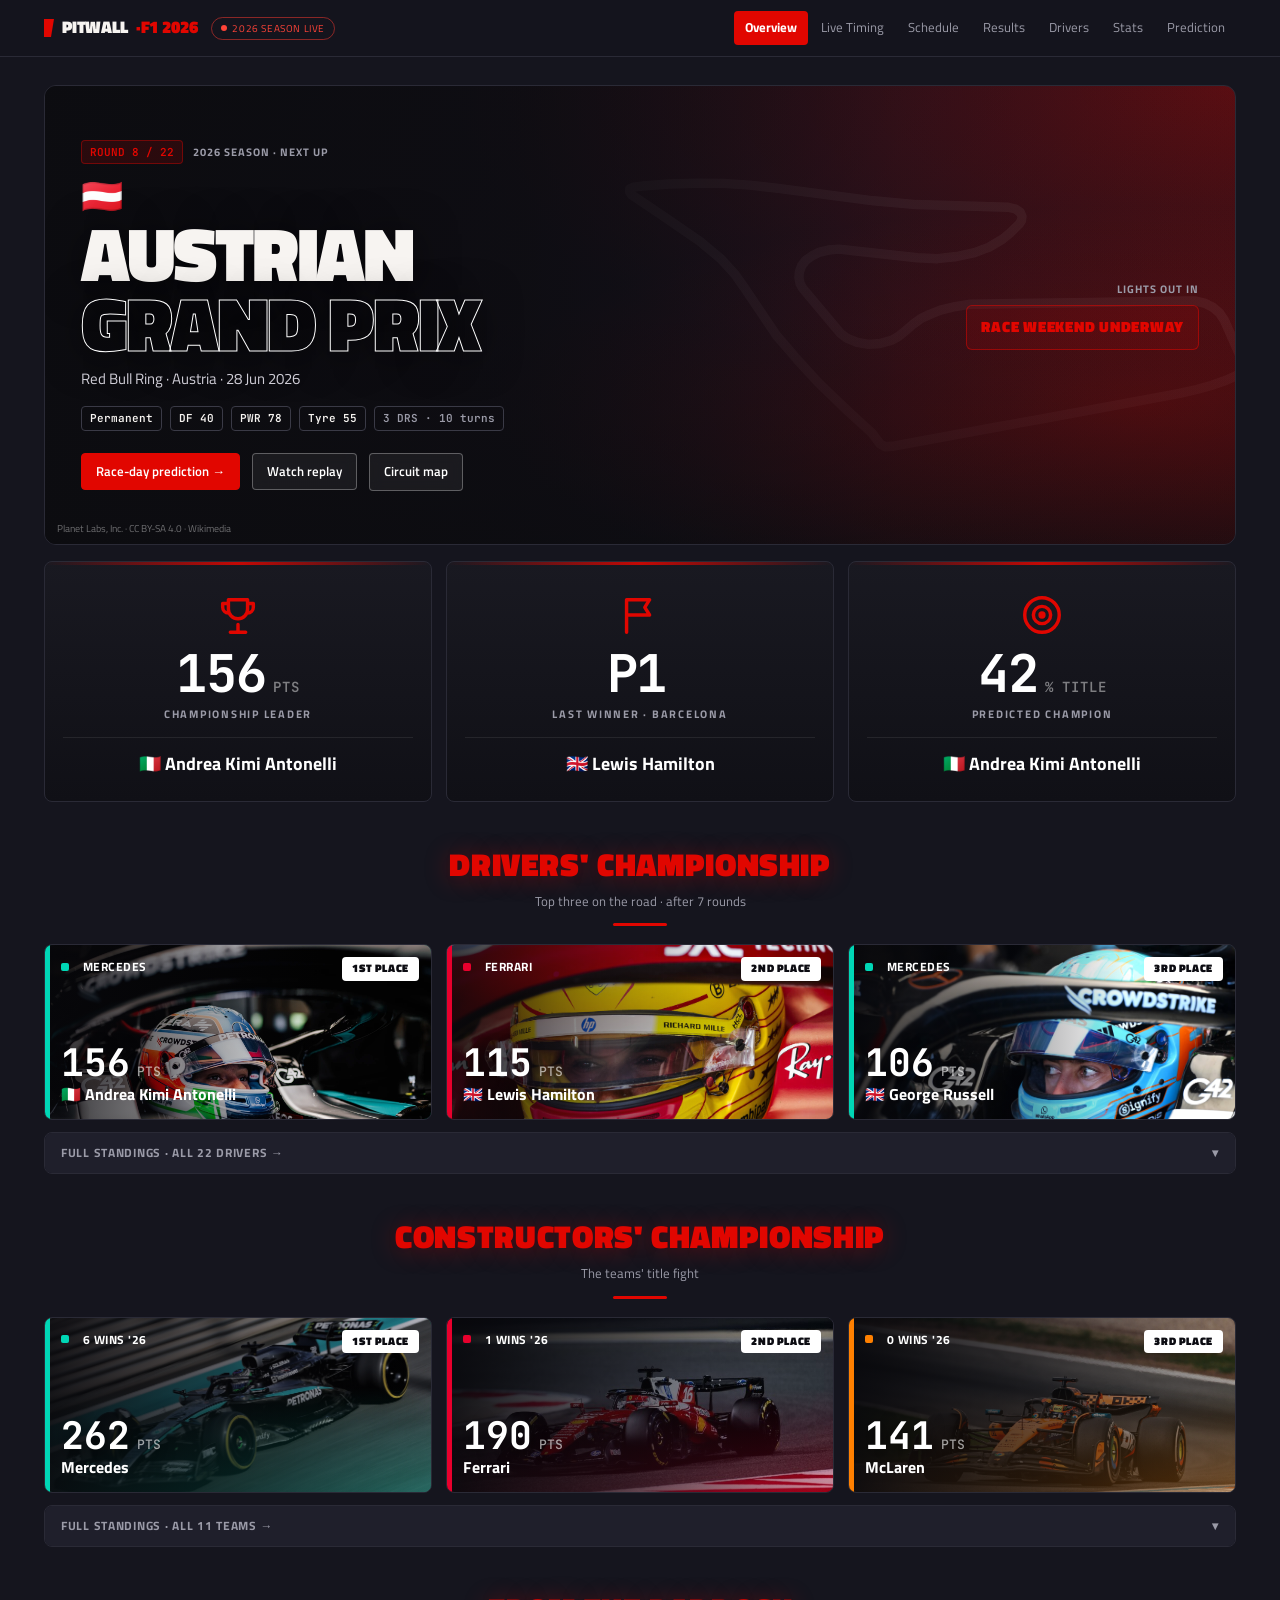
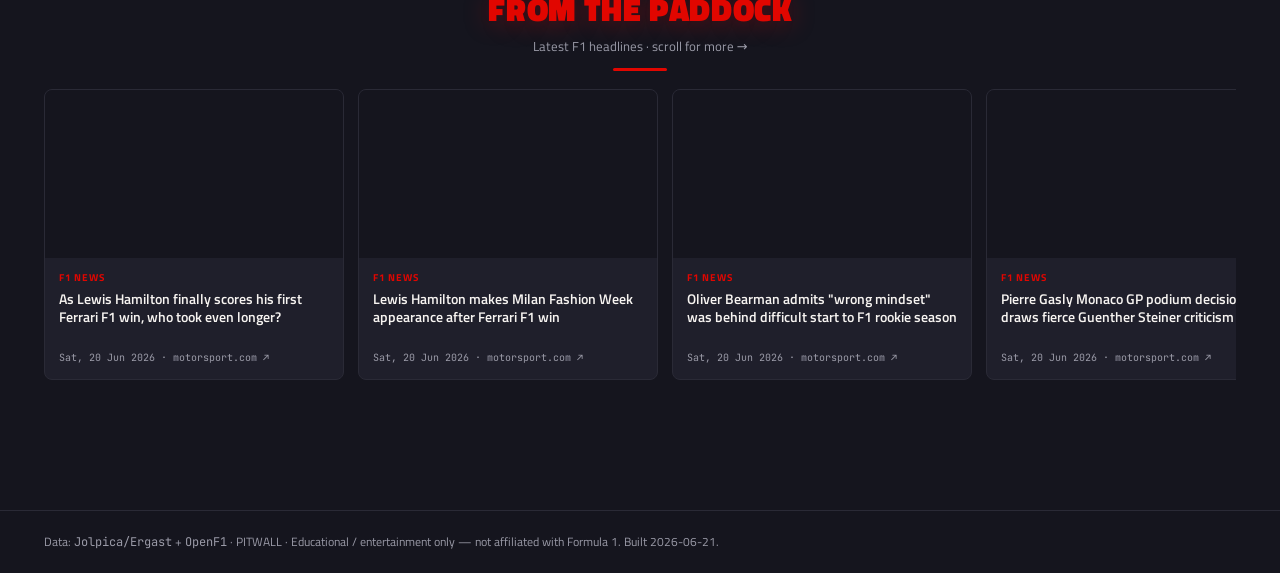
==== site/dashboard.html @ d7eeaeba "Wire up user-supplied constructor car photos (9 teams) Checked every image dropped in site/assets/ca" ====
<!DOCTYPE html>
<html lang="en">
<head>
<meta charset="utf-8">
<meta name="viewport" content="width=device-width,initial-scale=1">
<title>PITWALL F1 · Dashboard</title>
<link rel="preconnect" href="https://fonts.googleapis.com">
<link rel="preconnect" href="https://fonts.gstatic.com" crossorigin>
<link href="https://fonts.googleapis.com/css2?family=Titillium+Web:wght@400;600;700;900&family=JetBrains+Mono:wght@500;700&display=swap" rel="stylesheet">
<link rel="stylesheet" href="assets/theme.css">

</head>
<body>
<header><div class="wrap hbar">
  <a class="logo" href="dashboard.html"><span class="sq"></span>PITWALL<span class="mk">·F1 2026</span></a>
  <span class="live-badge">2026 Season Live</span>
  <button class="menu-btn" onclick="toggleMenu()">≡</button>
  <nav class="tabs"><a href="dashboard.html" class="active">Overview</a><a href="live-timing.html">Live Timing</a><a href="schedule.html">Schedule</a><a href="results.html">Results</a><a href="drivers.html">Drivers</a><a href="driver-stats.html">Stats</a><a href="prediction.html">Prediction</a></nav>
</div></header>
<main><div class="wrap">

    <section class="hero-race has-photo">
      <img class="hero-photo" src="https://upload.wikimedia.org/wikipedia/commons/thumb/a/a9/Red_Bull_Ring%2C_April_18%2C_2018_SkySat.jpg/1920px-Red_Bull_Ring%2C_April_18%2C_2018_SkySat.jpg" alt="" loading="eager" onerror="this.remove()"><svg class="hero-track" viewBox="0 0 440 300" preserveAspectRatio="xMidYMid meet"><path d="M285.3,216.5L258.3,221.4L191.4,233.7L186.8,234.0L183.7,232.1L178.5,225.3L162.1,210.2L144.3,193.1L130.4,177.9L117.6,163.0L96.8,132.1L91.0,123.9L82.2,114.2L68.6,102.9L46.1,87.5L25.3,73.4L24.0,71.5L24.1,69.5L26.5,68.5L32.0,67.8L49.1,66.5L66.1,66.0L83.8,66.1L100.6,67.2L120.0,69.4L179.5,77.2L206.6,79.6L265.3,81.3L270.0,82.4L273.0,84.6L274.1,87.1L273.8,89.7L272.3,92.1L266.4,97.8L261.8,101.6L253.2,106.7L243.9,110.2L232.5,112.7L220.2,114.1L207.3,113.5L157.4,108.0L150.7,108.6L145.2,109.9L140.4,112.2L136.2,115.2L133.6,118.7L132.2,122.6L131.9,126.2L132.7,130.1L134.3,133.0L158.5,161.8L162.6,164.8L169.0,167.5L176.4,168.7L183.6,168.2L191.1,166.1L195.7,163.5L200.5,159.5L205.0,155.6L209.7,152.3L215.4,149.6L222.2,146.9L231.6,144.6L241.3,143.1L318.9,142.0L378.5,141.0L384.8,141.1L390.9,142.6L396.0,145.2L400.0,148.6L403.1,153.2L415.3,181.0L416.0,183.6L415.3,185.5L413.9,187.0L409.1,189.5L402.9,192.1L394.7,194.9L385.5,197.5L374.6,200.0L285.3,216.5Z"/></svg>
      <div class="hero-scrim"></div>
      <div class="hero-inner">
        <div class="hero-eyebrow"><span class="chip lime">ROUND 8 / 22</span>
          <span class="caps" style="margin:0">2026 Season · Next Up</span></div>
        <div class="hero-flag">🇦🇹</div>
        <h1 class="hero-title">Austrian<br><span style="-webkit-text-stroke:1px #fff;color:transparent">Grand Prix</span></h1>
        <div class="hero-sub">Red Bull Ring · Austria · 28 Jun 2026</div>
        <div class="hero-chips">
          <span class="chip">Permanent</span>
          <span class="chip">DF 40</span>
          <span class="chip">PWR 78</span>
          <span class="chip">Tyre 55</span>
          <span class="chip dim">3 DRS · 10 turns</span>
        </div>
        <div class="hero-cta">
          <a class="btn primary" href="prediction.html">Race-day prediction →</a>
          <a class="btn ghost" href="live-timing.html">Watch replay</a>
          <a class="btn ghost" href="schedule.html">Circuit map</a>
        </div>
      </div>
      <div class="hero-side">
        <div class="caps" style="margin-bottom:8px">Lights out in</div>
        <div class="countdown" id="cd"></div>
      </div>
      <div class="hero-credit">Planet Labs, Inc. · CC BY-SA 4.0 · Wikimedia</div>
    </section><div class="lead-grid">
        <div class="stat-tile">
          <div class="st-icon"><svg viewBox="0 0 24 24" fill="none" stroke="currentColor" stroke-width="1.8" stroke-linecap="round" stroke-linejoin="round"><path d="M8 21h8M12 17v4M7 4h10v5a5 5 0 0 1-10 0V4zM7 6H4v2a3 3 0 0 0 3 3M17 6h3v2a3 3 0 0 1-3 3"/></svg></div>
          <div class="st-fig">156<span class="st-unit">PTS</span></div>
          <div class="st-label">Championship Leader</div>
          <div class="st-name">🇮🇹 Andrea Kimi Antonelli</div>
        </div>
        <div class="stat-tile">
          <div class="st-icon"><svg viewBox="0 0 24 24" fill="none" stroke="currentColor" stroke-width="1.8" stroke-linecap="round" stroke-linejoin="round"><path d="M5 21V4M5 4h12l-2.5 4L17 12H5"/></svg></div>
          <div class="st-fig">P1<span class="st-unit"></span></div>
          <div class="st-label">Last Winner · Barcelona</div>
          <div class="st-name">🇬🇧 Lewis Hamilton</div>
        </div>
        <div class="stat-tile">
          <div class="st-icon"><svg viewBox="0 0 24 24" fill="none" stroke="currentColor" stroke-width="1.8"><circle cx="12" cy="12" r="9"/><circle cx="12" cy="12" r="4.5"/><circle cx="12" cy="12" r="1" fill="currentColor"/></svg></div>
          <div class="st-fig">42<span class="st-unit">% TITLE</span></div>
          <div class="st-label">Predicted Champion</div>
          <div class="st-name">🇮🇹 Andrea Kimi Antonelli</div>
        </div></div>
    <div class="sec-head"><h2>Drivers' Championship</h2>
      <div class="sec-sub">Top three on the road · after 7 rounds</div></div>
    <div class="fin-grid">
        <div class="fin-card driver lead" style="--c:#00D7B6">
          <img class="fin-bg cover" src="assets/drivers/kimiantonelli.jpg" alt="" loading="lazy"><div class="fin-scrim"></div><div class="fin-bar"></div>
          <div class="fin-place">1ST PLACE</div>
          <div class="fin-top"><span class="teamdot" style="--c:#00D7B6"></span>Mercedes</div>
          <div class="fin-pts">156<span>PTS</span></div>
          <div class="fin-name">🇮🇹 Andrea Kimi Antonelli</div>
        </div>
        <div class="fin-card driver" style="--c:#E8002D">
          <img class="fin-bg cover" src="assets/drivers/lewishamilton.jpg" alt="" loading="lazy"><div class="fin-scrim"></div><div class="fin-bar"></div>
          <div class="fin-place">2ND PLACE</div>
          <div class="fin-top"><span class="teamdot" style="--c:#E8002D"></span>Ferrari</div>
          <div class="fin-pts">115<span>PTS</span></div>
          <div class="fin-name">🇬🇧 Lewis Hamilton</div>
        </div>
        <div class="fin-card driver" style="--c:#00D7B6">
          <img class="fin-bg cover" src="assets/drivers/georgerussell.jpg" alt="" loading="lazy"><div class="fin-scrim"></div><div class="fin-bar"></div>
          <div class="fin-place">3RD PLACE</div>
          <div class="fin-top"><span class="teamdot" style="--c:#00D7B6"></span>Mercedes</div>
          <div class="fin-pts">106<span>PTS</span></div>
          <div class="fin-name">🇬🇧 George Russell</div>
        </div></div>
    <details class="standings-more"><summary>Full standings · all 22 drivers →</summary>
      
      <table class="std-table">
        <thead><tr><th>Pos</th><th class="st-mv" title="Change vs last race">+/–</th>
          <th>Driver</th><th class="st-cty">Country</th><th>Team</th>
          <th class="num">Podiums</th><th class="num">Wins</th><th class="num">Points</th></tr></thead>
        <tbody><tr><td class="st-pos">1</td><td class="st-mv flat" title="No change">–</td><td class="st-drv"><span class="teamdot" style="--c:#00D7B6"></span><b>Andrea Kimi Antonelli</b></td><td class="st-cty">🇮🇹 Italian</td><td class="st-team">Mercedes</td><td class="num">6</td><td class="num">5</td><td class="num pts">156</td></tr><tr><td class="st-pos">2</td><td class="st-mv flat" title="No change">–</td><td class="st-drv"><span class="teamdot" style="--c:#E8002D"></span><b>Lewis Hamilton</b></td><td class="st-cty">🇬🇧 British</td><td class="st-team">Ferrari</td><td class="num">4</td><td class="num">1</td><td class="num pts">115</td></tr><tr><td class="st-pos">3</td><td class="st-mv flat" title="No change">–</td><td class="st-drv"><span class="teamdot" style="--c:#00D7B6"></span><b>George Russell</b></td><td class="st-cty">🇬🇧 British</td><td class="st-team">Mercedes</td><td class="num">3</td><td class="num">1</td><td class="num pts">106</td></tr><tr><td class="st-pos">4</td><td class="st-mv flat" title="No change">–</td><td class="st-drv"><span class="teamdot" style="--c:#E8002D"></span><b>Charles Leclerc</b></td><td class="st-cty">🇲🇨 Monegasque</td><td class="st-team">Ferrari</td><td class="num">2</td><td class="num">0</td><td class="num pts">75</td></tr><tr><td class="st-pos">5</td><td class="st-mv up" title="Up 1 from last race">▲1</td><td class="st-drv"><span class="teamdot" style="--c:#FF8000"></span><b>Lando Norris</b></td><td class="st-cty">🇬🇧 British</td><td class="st-team">McLaren</td><td class="num">2</td><td class="num">0</td><td class="num pts">73</td></tr><tr><td class="st-pos">6</td><td class="st-mv down" title="Down 1 from last race">▼1</td><td class="st-drv"><span class="teamdot" style="--c:#FF8000"></span><b>Oscar Piastri</b></td><td class="st-cty">🇦🇺 Australian</td><td class="st-team">McLaren</td><td class="num">2</td><td class="num">0</td><td class="num pts">68</td></tr><tr><td class="st-pos">7</td><td class="st-mv flat" title="No change">–</td><td class="st-drv"><span class="teamdot" style="--c:#3671C6"></span><b>Max Verstappen</b></td><td class="st-cty">🇳🇱 Dutch</td><td class="st-team">Red Bull</td><td class="num">1</td><td class="num">0</td><td class="num pts">55</td></tr><tr><td class="st-pos">8</td><td class="st-mv flat" title="No change">–</td><td class="st-drv"><span class="teamdot" style="--c:#0093CC"></span><b>Pierre Gasly</b></td><td class="st-cty">🇫🇷 French</td><td class="st-team">Alpine</td><td class="num">1</td><td class="num">0</td><td class="num pts">41</td></tr><tr><td class="st-pos">9</td><td class="st-mv flat" title="No change">–</td><td class="st-drv"><span class="teamdot" style="--c:#3671C6"></span><b>Isack Hadjar</b></td><td class="st-cty">🇫🇷 French</td><td class="st-team">Red Bull</td><td class="num">0</td><td class="num">0</td><td class="num pts">34</td></tr><tr><td class="st-pos">10</td><td class="st-mv flat" title="No change">–</td><td class="st-drv"><span class="teamdot" style="--c:#6692FF"></span><b>Liam Lawson</b></td><td class="st-cty">🇳🇿 New Zealander</td><td class="st-team">RB</td><td class="num">0</td><td class="num">0</td><td class="num pts">28</td></tr><tr><td class="st-pos">11</td><td class="st-mv flat" title="No change">–</td><td class="st-drv"><span class="teamdot" style="--c:#B6BABD"></span><b>Oliver Bearman</b></td><td class="st-cty">🇬🇧 British</td><td class="st-team">Haas</td><td class="num">0</td><td class="num">0</td><td class="num pts">18</td></tr><tr><td class="st-pos">12</td><td class="st-mv flat" title="No change">–</td><td class="st-drv"><span class="teamdot" style="--c:#0093CC"></span><b>Franco Colapinto</b></td><td class="st-cty">🇦🇷 Argentine</td><td class="st-team">Alpine</td><td class="num">0</td><td class="num">0</td><td class="num pts">16</td></tr><tr><td class="st-pos">13</td><td class="st-mv flat" title="No change">–</td><td class="st-drv"><span class="teamdot" style="--c:#6692FF"></span><b>Arvid Lindblad</b></td><td class="st-cty">🇬🇧 British</td><td class="st-team">RB</td><td class="num">0</td><td class="num">0</td><td class="num pts">13</td></tr><tr><td class="st-pos">14</td><td class="st-mv flat" title="No change">–</td><td class="st-drv"><span class="teamdot" style="--c:#64C4FF"></span><b>Carlos Sainz</b></td><td class="st-cty">🇪🇸 Spanish</td><td class="st-team">Williams</td><td class="num">0</td><td class="num">0</td><td class="num pts">6</td></tr><tr><td class="st-pos">15</td><td class="st-mv flat" title="No change">–</td><td class="st-drv"><span class="teamdot" style="--c:#64C4FF"></span><b>Alexander Albon</b></td><td class="st-cty">🇹🇭 Thai</td><td class="st-team">Williams</td><td class="num">0</td><td class="num">0</td><td class="num pts">5</td></tr><tr><td class="st-pos">16</td><td class="st-mv flat" title="No change">–</td><td class="st-drv"><span class="teamdot" style="--c:#B6BABD"></span><b>Esteban Ocon</b></td><td class="st-cty">🇫🇷 French</td><td class="st-team">Haas</td><td class="num">0</td><td class="num">0</td><td class="num pts">3</td></tr><tr><td class="st-pos">17</td><td class="st-mv flat" title="No change">–</td><td class="st-drv"><span class="teamdot" style="--c:#00C752"></span><b>Gabriel Bortoleto</b></td><td class="st-cty">🇧🇷 Brazilian</td><td class="st-team">Audi</td><td class="num">0</td><td class="num">0</td><td class="num pts">2</td></tr><tr><td class="st-pos">18</td><td class="st-mv flat" title="No change">–</td><td class="st-drv"><span class="teamdot" style="--c:#229971"></span><b>Fernando Alonso</b></td><td class="st-cty">🇪🇸 Spanish</td><td class="st-team">Aston Martin</td><td class="num">0</td><td class="num">0</td><td class="num pts">1</td></tr><tr><td class="st-pos">19</td><td class="st-mv flat" title="No change">–</td><td class="st-drv"><span class="teamdot" style="--c:#00C752"></span><b>Nico Hülkenberg</b></td><td class="st-cty">🇩🇪 German</td><td class="st-team">Audi</td><td class="num">0</td><td class="num">0</td><td class="num pts">0</td></tr><tr><td class="st-pos">20</td><td class="st-mv flat" title="No change">–</td><td class="st-drv"><span class="teamdot" style="--c:#C8A24A"></span><b>Valtteri Bottas</b></td><td class="st-cty">🇫🇮 Finnish</td><td class="st-team">Cadillac</td><td class="num">0</td><td class="num">0</td><td class="num pts">0</td></tr><tr><td class="st-pos">21</td><td class="st-mv flat" title="No change">–</td><td class="st-drv"><span class="teamdot" style="--c:#C8A24A"></span><b>Sergio Pérez</b></td><td class="st-cty">🇲🇽 Mexican</td><td class="st-team">Cadillac</td><td class="num">0</td><td class="num">0</td><td class="num pts">0</td></tr><tr><td class="st-pos">22</td><td class="st-mv flat" title="No change">–</td><td class="st-drv"><span class="teamdot" style="--c:#229971"></span><b>Lance Stroll</b></td><td class="st-cty">🇨🇦 Canadian</td><td class="st-team">Aston Martin</td><td class="num">0</td><td class="num">0</td><td class="num pts">0</td></tr></tbody>
      </table></details>
    <div class="sec-head"><h2>Constructors' Championship</h2>
      <div class="sec-sub">The teams' title fight</div></div>
    <div class="fin-grid">
        <div class="fin-card team lead" style="--c:#00D7B6">
          <img class="fin-bg" src="assets/cars/mercedes.webp" alt="" loading="lazy" onerror="this.remove()"><div class="fin-scrim"></div><div class="fin-bar"></div>
          <div class="fin-place">1ST PLACE</div>
          <div class="fin-top"><span class="teamdot" style="--c:#00D7B6"></span>6 wins '26</div>
          <div class="fin-pts">262<span>PTS</span></div>
          <div class="fin-name">Mercedes</div>
        </div>
        <div class="fin-card team" style="--c:#E8002D">
          <img class="fin-bg" src="assets/cars/ferrari.jpg" alt="" loading="lazy" onerror="this.remove()"><div class="fin-scrim"></div><div class="fin-bar"></div>
          <div class="fin-place">2ND PLACE</div>
          <div class="fin-top"><span class="teamdot" style="--c:#E8002D"></span>1 wins '26</div>
          <div class="fin-pts">190<span>PTS</span></div>
          <div class="fin-name">Ferrari</div>
        </div>
        <div class="fin-card team" style="--c:#FF8000">
          <img class="fin-bg" src="assets/cars/mclaren.jpeg" alt="" loading="lazy" onerror="this.remove()"><div class="fin-scrim"></div><div class="fin-bar"></div>
          <div class="fin-place">3RD PLACE</div>
          <div class="fin-top"><span class="teamdot" style="--c:#FF8000"></span>0 wins '26</div>
          <div class="fin-pts">141<span>PTS</span></div>
          <div class="fin-name">McLaren</div>
        </div></div>
    <details class="standings-more"><summary>Full standings · all 11 teams →</summary>
      <table class="std-table cons">
        <thead><tr><th>Pos</th><th class="st-mv" title="Change vs last race">+/–</th>
          <th>Team</th><th class="st-cty">Country</th>
          <th class="num">Podiums</th><th class="num">Wins</th><th class="num">Points</th></tr></thead>
        <tbody><tr><td class="st-pos">1</td><td class="st-mv flat" title="No change">–</td><td class="st-drv"><span class="teamdot" style="--c:#00D7B6"></span><b>Mercedes</b></td><td class="st-cty">🇩🇪 German</td><td class="num">9</td><td class="num">6</td><td class="num pts">262</td></tr><tr><td class="st-pos">2</td><td class="st-mv flat" title="No change">–</td><td class="st-drv"><span class="teamdot" style="--c:#E8002D"></span><b>Ferrari</b></td><td class="st-cty">🇮🇹 Italian</td><td class="num">6</td><td class="num">1</td><td class="num pts">190</td></tr><tr><td class="st-pos">3</td><td class="st-mv flat" title="No change">–</td><td class="st-drv"><span class="teamdot" style="--c:#FF8000"></span><b>McLaren</b></td><td class="st-cty">🇬🇧 British</td><td class="num">4</td><td class="num">0</td><td class="num pts">141</td></tr><tr><td class="st-pos">4</td><td class="st-mv flat" title="No change">–</td><td class="st-drv"><span class="teamdot" style="--c:#3671C6"></span><b>Red Bull</b></td><td class="st-cty">🇦🇹 Austrian</td><td class="num">1</td><td class="num">0</td><td class="num pts">89</td></tr><tr><td class="st-pos">5</td><td class="st-mv flat" title="No change">–</td><td class="st-drv"><span class="teamdot" style="--c:#0093CC"></span><b>Alpine</b></td><td class="st-cty">🇫🇷 French</td><td class="num">1</td><td class="num">0</td><td class="num pts">57</td></tr><tr><td class="st-pos">6</td><td class="st-mv flat" title="No change">–</td><td class="st-drv"><span class="teamdot" style="--c:#6692FF"></span><b>RB</b></td><td class="st-cty">🇮🇹 Italian</td><td class="num">0</td><td class="num">0</td><td class="num pts">41</td></tr><tr><td class="st-pos">7</td><td class="st-mv flat" title="No change">–</td><td class="st-drv"><span class="teamdot" style="--c:#B6BABD"></span><b>Haas</b></td><td class="st-cty">🇺🇸 American</td><td class="num">0</td><td class="num">0</td><td class="num pts">21</td></tr><tr><td class="st-pos">8</td><td class="st-mv flat" title="No change">–</td><td class="st-drv"><span class="teamdot" style="--c:#64C4FF"></span><b>Williams</b></td><td class="st-cty">🇬🇧 British</td><td class="num">0</td><td class="num">0</td><td class="num pts">11</td></tr><tr><td class="st-pos">9</td><td class="st-mv flat" title="No change">–</td><td class="st-drv"><span class="teamdot" style="--c:#00C752"></span><b>Audi</b></td><td class="st-cty">🇩🇪 German</td><td class="num">0</td><td class="num">0</td><td class="num pts">2</td></tr><tr><td class="st-pos">10</td><td class="st-mv flat" title="No change">–</td><td class="st-drv"><span class="teamdot" style="--c:#229971"></span><b>Aston Martin</b></td><td class="st-cty">🇬🇧 British</td><td class="num">0</td><td class="num">0</td><td class="num pts">1</td></tr><tr><td class="st-pos">11</td><td class="st-mv flat" title="No change">–</td><td class="st-drv"><span class="teamdot" style="--c:#C8A24A"></span><b>Cadillac</b></td><td class="st-cty">🇺🇸 American</td><td class="num">0</td><td class="num">0</td><td class="num pts">0</td></tr></tbody>
      </table></details><div class="sec-head"><h2>From the Paddock</h2><div class="sec-sub">Latest F1 headlines · scroll for more →</div></div><div class="news-feed"><a class="nf-card" href="https://www.motorsport.com/f1/news/stats-as-lewis-hamilton-scores-his-first-ferrari-f1-win-who-took-even-longer/10831773/?utm_source=RSS&amp;utm_medium=referral&amp;utm_campaign=RSS-F1&amp;utm_term=News&amp;utm_content=www" target="_blank" rel="noopener noreferrer"><div class="nf-img" style="background-image:url('https://cdn-9.motorsport.com/images/amp/2y7ANqo6/s6/lewis-hamilton-ferrari.jpg')"></div><div class="nf-body"><span class="nf-cat">F1 News</span><div class="nf-title">As Lewis Hamilton finally scores his first Ferrari F1 win, who took even longer?</div><div class="nf-date">Sat, 20 Jun 2026 · motorsport.com ↗</div></div></a><a class="nf-card" href="https://www.motorsport.com/f1/news/lewis-hamilton-makes-milan-fashion-week-appearance-after-ferrari-f1-win/10831845/?utm_source=RSS&amp;utm_medium=referral&amp;utm_campaign=RSS-F1&amp;utm_term=News&amp;utm_content=www" target="_blank" rel="noopener noreferrer"><div class="nf-img" style="background-image:url('https://cdn-2.motorsport.com/images/amp/2dE78LZY/s6/lewis-hamilton-ferrari.jpg')"></div><div class="nf-body"><span class="nf-cat">F1 News</span><div class="nf-title">Lewis Hamilton makes Milan Fashion Week appearance after Ferrari F1 win</div><div class="nf-date">Sat, 20 Jun 2026 · motorsport.com ↗</div></div></a><a class="nf-card" href="https://www.motorsport.com/f1/news/oliver-bearman-admits-wrong-mindset-was-behind-difficult-start-to-f1-rookie-season/10831618/?utm_source=RSS&amp;utm_medium=referral&amp;utm_campaign=RSS-F1&amp;utm_term=News&amp;utm_content=www" target="_blank" rel="noopener noreferrer"><div class="nf-img" style="background-image:url('https://cdn-8.motorsport.com/images/amp/2y7A8WK6/s6/oliver-bearman-haas-f1-team.jpg')"></div><div class="nf-body"><span class="nf-cat">F1 News</span><div class="nf-title">Oliver Bearman admits &quot;wrong mindset&quot; was behind difficult start to F1 rookie season</div><div class="nf-date">Sat, 20 Jun 2026 · motorsport.com ↗</div></div></a><a class="nf-card" href="https://www.motorsport.com/f1/news/pierre-gasly-monaco-gp-podium-decision-draws-fierce-guenther-steiner-criticism/10831557/?utm_source=RSS&amp;utm_medium=referral&amp;utm_campaign=RSS-F1&amp;utm_term=News&amp;utm_content=www" target="_blank" rel="noopener noreferrer"><div class="nf-img" style="background-image:url('https://cdn-3.motorsport.com/images/amp/YvKQRg16/s6/guenther-steiner.jpg')"></div><div class="nf-body"><span class="nf-cat">F1 News</span><div class="nf-title">Pierre Gasly Monaco GP podium decision draws fierce Guenther Steiner criticism</div><div class="nf-date">Sat, 20 Jun 2026 · motorsport.com ↗</div></div></a><a class="nf-card" href="https://www.motorsport.com/f1/news/james-vowles-drivers-would-tell-me-if-they-were-considering-other-f1-options/10831597/?utm_source=RSS&amp;utm_medium=referral&amp;utm_campaign=RSS-F1&amp;utm_term=News&amp;utm_content=www" target="_blank" rel="noopener noreferrer"><div class="nf-img" style="background-image:url('https://cdn-7.motorsport.com/images/amp/2y7Ay5X6/s6/carlos-sainz-williams-james-vo.jpg')"></div><div class="nf-body"><span class="nf-cat">F1 News</span><div class="nf-title">James Vowles: Drivers would tell me if they were considering other F1 options</div><div class="nf-date">Sat, 20 Jun 2026 · motorsport.com ↗</div></div></a><a class="nf-card" href="https://www.motorsport.com/f1/news/lewis-hamilton-ferrari-win-draws-michael-schumacher-comparison-after-barcelona-f1-victory/10831532/?utm_source=RSS&amp;utm_medium=referral&amp;utm_campaign=RSS-F1&amp;utm_term=News&amp;utm_content=www" target="_blank" rel="noopener noreferrer"><div class="nf-img" style="background-image:url('https://cdn-7.motorsport.com/images/amp/YpbP14W0/s6/lewis-hamilton-ferrari.jpg')"></div><div class="nf-body"><span class="nf-cat">F1 News</span><div class="nf-title">Lewis Hamilton Ferrari win draws Michael Schumacher comparison after Barcelona F1 victory</div><div class="nf-date">Fri, 19 Jun 2026 · motorsport.com ↗</div></div></a><a class="nf-card" href="https://www.motorsport.com/f1/news/claire-williams-george-russell-deserves-f1-title-but-bad-luck-may-stick/10831645/?utm_source=RSS&amp;utm_medium=referral&amp;utm_campaign=RSS-F1&amp;utm_term=News&amp;utm_content=www" target="_blank" rel="noopener noreferrer"><div class="nf-img" style="background-image:url('https://cdn-1.motorsport.com/images/amp/6x7ZnVJY/s6/george-russell-mercedes.jpg')"></div><div class="nf-body"><span class="nf-cat">F1 News</span><div class="nf-title">Claire Williams: George Russell deserves F1 title but bad luck may stick</div><div class="nf-date">Fri, 19 Jun 2026 · motorsport.com ↗</div></div></a><a class="nf-card" href="https://www.motorsport.com/f1/news/ollie-bearman-credits-ferrari-relocation-for-rapid-f1-maturity/10831611/?utm_source=RSS&amp;utm_medium=referral&amp;utm_campaign=RSS-F1&amp;utm_term=News&amp;utm_content=www" target="_blank" rel="noopener noreferrer"><div class="nf-img" style="background-image:url('https://cdn-9.motorsport.com/images/amp/24QeK1eY/s6/oliver-bearman-haas-f1-team.jpg')"></div><div class="nf-body"><span class="nf-cat">F1 News</span><div class="nf-title">Oliver Bearman credits Ferrari relocation for rapid F1 maturity</div><div class="nf-date">Fri, 19 Jun 2026 · motorsport.com ↗</div></div></a><a class="nf-card" href="https://www.motorsport.com/f1/news/guenther-steiner-delivers-brutal-aston-martin-verdict-not-f1-standards-anymore/10831546/?utm_source=RSS&amp;utm_medium=referral&amp;utm_campaign=RSS-F1&amp;utm_term=News&amp;utm_content=www" target="_blank" rel="noopener noreferrer"><div class="nf-img" style="background-image:url('https://cdn-6.motorsport.com/images/amp/0R7wPNM2/s6/fernando-alonso-aston-martin-r.jpg')"></div><div class="nf-body"><span class="nf-cat">F1 News</span><div class="nf-title">Guenther Steiner delivers brutal Aston Martin verdict: &quot;Not F1 standards anymore&quot;</div><div class="nf-date">Fri, 19 Jun 2026 · motorsport.com ↗</div></div></a><a class="nf-card" href="https://www.motorsport.com/wec/news/jack-doohan-no-longer-cares-what-other-people-think-after-f1-hardship/10831192/?utm_source=RSS&amp;utm_medium=referral&amp;utm_campaign=RSS-F1&amp;utm_term=News&amp;utm_content=www" target="_blank" rel="noopener noreferrer"><div class="nf-img" style="background-image:url('https://cdn-7.motorsport.com/images/amp/24QeAGdY/s6/jack-doohan-haas-f1-team.jpg')"></div><div class="nf-body"><span class="nf-cat">F1 News</span><div class="nf-title">Jack Doohan no longer cares what other people think after F1 hardship</div><div class="nf-date">Fri, 19 Jun 2026 · motorsport.com ↗</div></div></a></div>
</div></main>
<footer><div class="wrap">
  Data: <span class="mono">Jolpica/Ergast</span> + <span class="mono">OpenF1</span> ·
  PITWALL · Educational / entertainment only — not affiliated with Formula 1.
  Built 2026-06-21.
</div></footer>

<script src="assets/app.js"></script>
<script>var T=Date.parse('2026-06-28T13:00:00+00:00');function tick(){var c=document.getElementById('cd');if(!c)return;var s=(T-Date.now())/1000;if(s<=0){c.innerHTML='<div class=\'cd-live\'>RACE WEEKEND UNDERWAY</div>';return;}var dd=Math.floor(s/86400),h=Math.floor(s%86400/3600),m=Math.floor(s%3600/60),ss=Math.floor(s%60);c.innerHTML=[['Days',dd],['Hrs',h],['Min',m],['Sec',ss]].map(function(x){return '<div class=\'cd-cell\'><div class=\'v\'>'+x[1]+'</div><div class=\'l\'>'+x[0]+'</div></div>'}).join('');}tick();setInterval(tick,1000);</script>
</body>
</html>
---- site/assets/theme.css ----
/* ════════════════════════════════════════════════════════════════════════
   PITWALL — F1·26 design system
   formula1.com-inspired: F1 Red on carbon dark (#15151E), Titillium Web
   (closest open face to F1's display font) / JetBrains Mono for data.
   NOTE: --lime is the legacy token name for the PRIMARY ACCENT — it now
   carries F1 Red (#E10600) everywhere.
   ════════════════════════════════════════════════════════════════════════ */
:root{
  --bg:#15151E; --l1:#1F1F2B; --l2:#272733; --l3:#30303D;
  --on:#F7F4F1; --muted:#9B9BA8; --outline:#3a3a46; --outline-2:#2A2A36;
  --lime:#E10600; --lime2:#FF1801; --green:#27D45F; --red:#FF4438;
  --amber:#FFB020; --blue:#4781D7;
  --r-sm:4px; --r-md:6px; --r-lg:8px; --r-xl:12px;
  --maxw:1240px;
}
*{box-sizing:border-box;margin:0;padding:0}
html{scroll-behavior:smooth}
body{background:var(--bg);color:var(--on);font-family:'Titillium Web',system-ui,sans-serif;
  font-size:15px;line-height:1.5;-webkit-font-smoothing:antialiased}
a{color:inherit;text-decoration:none}
h1,h2,h3,.sora{font-family:'Titillium Web',sans-serif}
.mono{font-family:'JetBrains Mono',monospace}
.caps{font-family:'Titillium Web';font-weight:700;font-size:11px;letter-spacing:.09em;
  text-transform:uppercase;color:var(--muted)}
.wrap{max-width:var(--maxw);margin:0 auto;padding:0 24px}
.muted{color:var(--muted)} .lime{color:var(--lime)} .green{color:var(--green)}
.red{color:var(--red)} .right{text-align:right} .center{text-align:center}
.nowrap{white-space:nowrap}

/* ── header / nav ───────────────────────────────────────────────────────── */
header{position:sticky;top:0;z-index:100;backdrop-filter:blur(20px);
  background:rgba(21,21,30,.88);border-bottom:1px solid #2A2A36}
.hbar{display:flex;align-items:center;gap:14px;height:56px}
.logo{font-family:'Titillium Web';font-weight:800;font-size:17px;letter-spacing:-.01em;
  display:flex;align-items:center;gap:8px}
.logo .mk{color:var(--lime)}
.logo .sq{width:10px;height:18px;background:var(--lime);
  clip-path:polygon(0 0,100% 0,70% 100%,0% 100%);display:inline-block}
.live-badge{font-size:10px;color:var(--red);border:1px solid rgba(255,59,48,.5);
  border-radius:999px;padding:3px 9px;letter-spacing:.06em;text-transform:uppercase;
  animation:pulse 2s infinite;display:inline-flex;gap:5px;align-items:center}
.live-badge::before{content:"";width:6px;height:6px;border-radius:50%;background:var(--red)}
@keyframes pulse{0%,100%{opacity:1}50%{opacity:.45}}
nav.tabs{margin-left:auto;display:flex;gap:2px;flex-wrap:wrap}
nav.tabs a{color:var(--muted);font-size:13px;padding:7px 11px;border-radius:var(--r-sm);
  transition:.15s;white-space:nowrap}
nav.tabs a:hover{color:var(--on);background:var(--l1)}
nav.tabs a.active{color:#fff;background:var(--lime);font-weight:700}
.menu-btn{display:none;margin-left:auto;background:var(--l1);border:1px solid var(--outline);
  color:var(--on);border-radius:var(--r-sm);padding:6px 10px;font-size:18px;cursor:pointer}

/* ── intro splash (editorial landing → swipes up to dashboard) ───────────── */
.splash{position:fixed;inset:0;overflow:hidden;background:#0a0a0e;z-index:9999;
  transition:transform .8s cubic-bezier(.76,0,.24,1),opacity .8s ease}
.splash.lift{transform:translateY(-100%);opacity:.5}
.splash-bg{position:absolute;inset:0;width:100%;height:100%;object-fit:cover;
  object-position:center right;opacity:.92}
.splash-scrim{position:absolute;inset:0;background:
  linear-gradient(90deg,rgba(10,10,14,.94) 0%,rgba(10,10,14,.7) 38%,rgba(10,10,14,.15) 70%,transparent 100%),
  radial-gradient(90% 70% at 78% 60%,rgba(225,6,0,.28),transparent 60%),
  linear-gradient(0deg,rgba(10,10,14,.85),transparent 45%)}
.splash-grid{position:absolute;inset:0;opacity:.5;
  background-image:linear-gradient(rgba(255,255,255,.04) 1px,transparent 1px),
                   linear-gradient(90deg,rgba(255,255,255,.04) 1px,transparent 1px);
  background-size:25% 33.3%}
.splash-wrap{position:relative;z-index:3;height:100%;max-width:var(--maxw);margin:0 auto;
  padding:30px 32px;display:flex;flex-direction:column}
.splash-head{display:flex;align-items:center;justify-content:space-between}
.splash-enter{font-family:'Titillium Web';font-weight:700;font-size:13px;letter-spacing:.04em;
  color:#fff;border:1px solid rgba(255,255,255,.25);border-radius:999px;padding:9px 18px;cursor:pointer;
  background:rgba(255,255,255,.04);transition:.15s}
.splash-enter:hover{background:var(--lime);border-color:var(--lime)}
.splash-mid{margin-top:auto;margin-bottom:auto;max-width:920px}
.splash-stat{display:inline-block;background:rgba(255,255,255,.1);backdrop-filter:blur(4px);
  font-family:'Titillium Web';font-weight:800;font-size:22px;color:#fff;padding:14px 18px;
  border:1px solid rgba(255,255,255,.14);margin-bottom:-6px;margin-left:2px}
.splash-h1{font-family:'Titillium Web';font-weight:900;letter-spacing:-.035em;line-height:.86;
  text-transform:uppercase;font-size:clamp(56px,12vw,168px);color:#fff;margin:0;
  text-shadow:0 6px 50px rgba(0,0,0,.6)}
.splash-h1 .ghost{-webkit-text-stroke:2px rgba(255,255,255,.85);color:transparent}
.splash-sub{color:#d7d5de;font-size:clamp(15px,1.6vw,19px);max-width:46ch;margin:22px 0 28px;line-height:1.5}
.splash-actions{display:flex;gap:12px;align-items:center;flex-wrap:wrap}
.splash-go{font-family:'Titillium Web';font-weight:800;font-size:16px;letter-spacing:.02em;
  color:#fff;background:var(--lime);border:none;border-radius:var(--r-md);padding:16px 28px;cursor:pointer;
  display:inline-flex;align-items:center;gap:10px;transition:.15s;box-shadow:0 8px 30px rgba(225,6,0,.4)}
.splash-go:hover{filter:brightness(1.12);transform:translateY(-1px)}
.splash-foot{display:flex;align-items:flex-end;justify-content:space-between;gap:16px;flex-wrap:wrap}
.splash-credit{font-size:10.5px;color:rgba(255,255,255,.4)}
.splash-credit a{color:rgba(255,255,255,.6);text-decoration:underline}
.splash-next{background:rgba(15,15,22,.6);backdrop-filter:blur(12px);border:1px solid rgba(255,255,255,.16);
  border-radius:var(--r-lg);padding:16px 18px;min-width:230px}
.splash-next .caps{color:rgba(255,255,255,.6);margin:0 0 6px}
.splash-next .nx-name{font-family:'Titillium Web';font-weight:800;font-size:18px;color:#fff}
.splash-next .nx-meta{color:#cfcdd6;font-size:12px;margin-top:2px}
@media(max-width:760px){.splash-bg{object-position:70% center;opacity:.6}
  .splash-next{display:none}.splash-wrap{padding:22px}}

/* ── overview: next-race hero (per-circuit photo) ───────────────────────── */
.hero-race{position:relative;overflow:hidden;border-radius:var(--r-xl);
  border:1px solid var(--outline-2);min-height:460px;display:grid;
  grid-template-columns:1.5fr 1fr;gap:20px;padding:34px 36px;
  background:radial-gradient(120% 130% at 100% 0,rgba(225,6,0,.32),transparent 55%),
             linear-gradient(120deg,#0e0e15 0%,#1a1320 60%,#241016 100%)}
.hero-photo{position:absolute;inset:0;width:100%;height:100%;object-fit:cover;
  object-position:center;z-index:0}
.hero-scrim{position:absolute;inset:0;z-index:1;background:
  linear-gradient(90deg,rgba(12,12,16,.95) 0%,rgba(12,12,16,.78) 40%,rgba(12,12,16,.25) 72%,rgba(12,12,16,.05) 100%),
  radial-gradient(100% 80% at 92% 70%,rgba(225,6,0,.28),transparent 55%),
  linear-gradient(0deg,rgba(12,12,16,.7),transparent 50%)}
.hero-race.has-photo .hero-track{opacity:.06}
.hero-credit{position:absolute;left:12px;bottom:8px;z-index:3;font-size:9.5px;color:rgba(255,255,255,.4)}
.hero-track{position:absolute;right:-4%;top:50%;transform:translateY(-50%);
  width:58%;height:120%;opacity:.16;pointer-events:none;z-index:1}
.hero-track path{fill:none;stroke:#fff;stroke-width:6;stroke-linejoin:round;stroke-linecap:round}
.hero-inner{position:relative;z-index:2;align-self:center}
.hero-eyebrow{display:flex;align-items:center;gap:10px;margin-bottom:14px}
.hero-flag{font-size:34px;line-height:1;margin-bottom:6px}
.hero-title{font-family:'Titillium Web';font-weight:900;font-size:clamp(38px,6vw,76px);
  line-height:.92;letter-spacing:-.03em;text-transform:uppercase;margin:0 0 10px;
  text-shadow:0 4px 40px rgba(0,0,0,.5)}
.hero-sub{color:#cfcdd6;font-size:15px;margin-bottom:16px}
.hero-chips{display:flex;gap:8px;flex-wrap:wrap;margin-bottom:22px}
.hero-cta{display:flex;gap:12px;flex-wrap:wrap}
.hero-side{position:relative;z-index:2;align-self:center;justify-self:end;text-align:right}
.hero-side .countdown{justify-content:flex-end;flex-wrap:wrap}
@media(max-width:820px){.hero-race{grid-template-columns:1fr;min-height:0;padding:24px}
  .hero-side{justify-self:start;text-align:left;margin-top:18px}.hero-side .countdown{justify-content:flex-start}
  .hero-track{width:90%;opacity:.10}}

/* ── overview: driver stat cards — photo + frosted banner + name strip ───── */
/* ── trophy-cabinet stat tiles: centred icon · figure · label · name ────── */
.lead-grid{display:grid;grid-template-columns:repeat(3,1fr);gap:14px;margin-top:16px}
.stat-tile{position:relative;border:1px solid var(--outline-2);border-radius:var(--r-lg);
  background:linear-gradient(180deg,#191921,#101016);
  display:flex;flex-direction:column;align-items:center;text-align:center;
  padding:30px 18px 24px;gap:6px;overflow:hidden}
.stat-tile::before{content:"";position:absolute;top:0;left:0;right:0;height:3px;
  background:linear-gradient(90deg,transparent,var(--lime),transparent);opacity:.85}
.st-icon{width:46px;height:46px;color:var(--lime);margin-bottom:4px}
.st-icon svg{width:100%;height:100%;display:block}
.st-fig{font-family:'JetBrains Mono';font-weight:700;font-size:52px;line-height:1;
  color:#fff;letter-spacing:-.02em;display:flex;align-items:baseline;gap:7px}
.st-unit{font-size:14px;font-weight:600;color:rgba(255,255,255,.45);letter-spacing:.06em}
.st-label{font-family:'Titillium Web';font-weight:700;font-size:11px;letter-spacing:.16em;
  text-transform:uppercase;color:var(--muted)}
.st-name{margin-top:8px;padding-top:12px;width:100%;
  border-top:1px solid rgba(255,255,255,.08);
  font-family:'Titillium Web';font-weight:700;font-size:18px;color:#fff;
  display:flex;align-items:center;justify-content:center;gap:8px}
@media(max-width:820px){.lead-grid{grid-auto-flow:column;grid-auto-columns:82%;
  grid-template-columns:none;overflow-x:auto;scroll-snap-type:x mandatory}
  .lead-grid>*{scroll-snap-align:start}}

/* ── FINALISTS-style championship cards (image behind, dark blur) ────────── */
.fin-grid{display:grid;grid-template-columns:repeat(3,1fr);gap:14px}
.fin-card{position:relative;height:176px;border-radius:var(--r-lg);overflow:hidden;
  border:1px solid var(--outline-2);background:#0c0c12}
.fin-card.lead{box-shadow:inset 0 0 0 1px color-mix(in srgb,var(--c,#444) 55%,transparent)}
.fin-bg{position:absolute;inset:0;width:100%;height:100%;object-fit:cover;object-position:center right;z-index:0}
.fin-scrim{position:absolute;inset:0;z-index:1;background:
  linear-gradient(90deg,rgba(8,8,12,.94) 0%,rgba(8,8,12,.62) 48%,rgba(8,8,12,.15) 100%),
  linear-gradient(0deg,color-mix(in srgb,var(--c,#444) 35%,transparent),transparent 60%)}
/* driver cards: official headshot as a right-anchored portrait on the team gradient */
.fin-card.driver{background:linear-gradient(120deg,color-mix(in srgb,var(--c,#444) 80%,#0c0c12),
  color-mix(in srgb,var(--c,#444) 32%,#0c0c12) 58%,#0c0c12)}
.fin-card.driver .fin-bg{left:auto;right:-4px;top:auto;bottom:0;width:auto;height:122%;
  object-fit:contain;object-position:bottom right;filter:drop-shadow(0 8px 18px rgba(0,0,0,.5))}
.fin-card.driver .fin-scrim{background:
  linear-gradient(90deg,rgba(8,8,12,.82) 0%,rgba(8,8,12,.35) 45%,transparent 72%)}
/* a dropped-in custom driver photo (cockpit/action) fills the whole card */
.fin-card.driver .fin-bg.cover{left:0;right:0;top:0;bottom:0;width:100%;height:100%;
  object-fit:cover;object-position:center top;filter:none}
.fin-bar{position:absolute;left:0;top:0;bottom:0;width:5px;background:var(--c,#888);z-index:2}
.fin-place{position:absolute;top:12px;right:12px;z-index:3;background:#fff;color:#0c0c12;
  font-family:'Titillium Web';font-weight:800;font-size:10.5px;letter-spacing:.06em;
  padding:4px 10px;border-radius:4px}
.fin-top{position:absolute;top:13px;left:16px;z-index:3;display:flex;align-items:center;gap:7px;
  font-family:'Titillium Web';font-weight:700;font-size:11.5px;letter-spacing:.04em;color:#fff;
  text-transform:uppercase}
.fin-pts{position:absolute;left:16px;bottom:38px;z-index:3;font-family:'JetBrains Mono';
  font-weight:700;font-size:38px;line-height:1;color:#fff;text-shadow:0 2px 16px rgba(0,0,0,.6);
  display:flex;align-items:baseline;gap:7px}
.fin-pts span{font-size:13px;font-weight:500;color:rgba(255,255,255,.6)}
.fin-name{position:absolute;left:16px;bottom:13px;z-index:3;font-family:'Titillium Web';
  font-weight:700;font-size:16px;color:#fff}
@media(max-width:820px){.fin-grid{grid-auto-flow:column;grid-auto-columns:84%;
  grid-template-columns:none;overflow-x:auto;scroll-snap-type:x mandatory}
  .fin-grid>*{scroll-snap-align:start}}

/* ── photo-led news feed (single horizontal scroll) ─────────────────────── */
.news-feed{display:flex;gap:14px;overflow-x:auto;scroll-snap-type:x mandatory;padding-bottom:10px;
  scrollbar-width:thin;scrollbar-color:var(--lime) var(--l2)}
.news-feed::-webkit-scrollbar{height:8px}
.news-feed::-webkit-scrollbar-track{background:var(--l2);border-radius:999px}
.news-feed::-webkit-scrollbar-thumb{background:linear-gradient(90deg,var(--lime),#ff4d44);border-radius:999px}
.nf-card{flex:0 0 300px;scroll-snap-align:start;border-radius:var(--r-lg);overflow:hidden;
  border:1px solid var(--outline-2);background:var(--l1);display:flex;flex-direction:column;
  text-decoration:none;transition:.15s}
a.nf-card:hover{border-color:var(--lime);transform:translateY(-2px)}
.nf-img{height:168px;background-size:cover;background-position:center;background-color:#15151e}
.nf-noimg,.nf-img.inc-crash,.nf-img.inc-mech,.nf-img.inc-other{display:flex;align-items:center;justify-content:center}
.nf-noimg{background:linear-gradient(135deg,var(--lime),#7a0400);font-family:'Titillium Web';
  font-weight:900;font-size:22px;color:rgba(255,255,255,.85);letter-spacing:.04em}
.nf-img.inc-crash{background:radial-gradient(circle,#3a1010,#15151e);font-size:46px}
.nf-img.inc-mech{background:radial-gradient(circle,#3a2e10,#15151e);font-size:46px}
.nf-img.inc-other{background:radial-gradient(circle,#2a2a33,#15151e);font-size:46px}
.nf-body{padding:12px 14px 14px;display:flex;flex-direction:column;gap:5px;flex:1}
.nf-cat{font-family:'Titillium Web';font-weight:700;font-size:10px;letter-spacing:.08em;
  text-transform:uppercase;color:var(--lime)}
.nf-cat.red{color:#ff6b62}
.nf-title{font-family:'Titillium Web';font-weight:600;font-size:14px;line-height:1.32;color:var(--on)}
.nf-date{margin-top:auto;font-family:'JetBrains Mono';font-size:10px;color:var(--muted)}

/* ── centered red section headers (Ferrari editorial) ────────────────────── */
.sec-head{text-align:center;margin:38px 0 18px}
.sec-head h2{font-family:'Titillium Web';font-weight:900;text-transform:uppercase;
  letter-spacing:.02em;font-size:clamp(22px,3vw,32px);color:var(--lime);
  text-shadow:0 2px 24px rgba(225,6,0,.35)}
.sec-head .sec-sub{color:var(--muted);font-size:13px;margin-top:4px;text-transform:none;letter-spacing:0}
.sec-head::after{content:"";display:block;width:54px;height:3px;background:var(--lime);
  border-radius:2px;margin:12px auto 0}

/* ── horizontal scroll-snap card rows ───────────────────────────────────── */
.hscroll{display:flex;gap:14px;overflow-x:auto;scroll-snap-type:x mandatory;
  padding-bottom:8px;scrollbar-width:thin;scrollbar-color:var(--lime) var(--l2)}
.hscroll>*{scroll-snap-align:start;flex:1 0 320px;min-width:300px}
.hscroll::-webkit-scrollbar{height:8px}
.hscroll::-webkit-scrollbar-track{background:var(--l2);border-radius:999px}
.hscroll::-webkit-scrollbar-thumb{background:linear-gradient(90deg,var(--lime),#ff4d44);border-radius:999px}
@media(min-width:1000px){.hscroll{overflow:visible}.hscroll>*{flex:1 1 0}}

/* ── ghost button (hero secondary) ──────────────────────────────────────── */
.btn.ghost{background:rgba(255,255,255,.06);border-color:rgba(255,255,255,.3);color:#fff;
  backdrop-filter:blur(6px)}
.btn.ghost:hover{background:rgba(255,255,255,.14);border-color:#fff;color:#fff}

/* ── overview: podium cards + collapsible standings ─────────────────────── */
.pod-grid{display:grid;grid-template-columns:repeat(3,1fr);gap:14px}
.pod-card{position:relative;overflow:hidden;border-radius:var(--r-lg);min-height:150px;
  padding:14px 16px;border:1px solid var(--outline-2);display:flex;flex-direction:column;
  background:linear-gradient(135deg,color-mix(in srgb,var(--c,#444) 42%,#191921),#15151e 80%)}
.pod-card.p1{border-color:color-mix(in srgb,var(--c,#444) 60%,#15151e);
  box-shadow:inset 0 0 0 1px color-mix(in srgb,var(--c,#444) 40%,transparent)}
.pod-pos{position:absolute;left:10px;top:-12px;font-family:'Titillium Web';font-weight:900;
  font-size:96px;line-height:1;color:rgba(255,255,255,.10);z-index:0}
.pod-card .shot{position:absolute;right:-8px;bottom:0;height:140px;object-fit:contain;
  object-position:bottom right;z-index:1;filter:drop-shadow(0 6px 12px rgba(0,0,0,.5))}
.pod-name{position:relative;z-index:2;font-family:'Titillium Web';font-weight:800;font-size:20px;margin-top:auto}
.pod-team{position:relative;z-index:2;color:#d7d5de;font-size:12px}
.pod-pts{position:relative;z-index:2;font-family:'JetBrains Mono';font-weight:700;font-size:24px;margin-top:6px}
.pod-pts span{font-size:11px;color:#cfcdd6}
@media(max-width:820px){.pod-grid{grid-template-columns:1fr}}
.standings-more{margin-top:12px;border:1px solid var(--outline-2);border-radius:var(--r-lg);overflow:hidden}
.standings-more>summary{cursor:pointer;list-style:none;padding:11px 16px;font-family:'Titillium Web';
  font-weight:700;font-size:12px;letter-spacing:.06em;text-transform:uppercase;color:var(--muted);
  background:var(--l1);display:flex;align-items:center;gap:8px}
.standings-more>summary:hover{color:var(--on)}
.standings-more>summary::after{content:"▾";margin-left:auto;transition:.2s}
.standings-more[open]>summary::after{transform:rotate(180deg)}
/* clean bordered standings table inside the dropdown */
.std-table{width:100%;border-collapse:collapse;font-size:13px;background:var(--bg)}
.std-table th,.std-table td{border-bottom:1px solid var(--outline-2);
  border-right:1px solid var(--outline-2);padding:9px 12px;text-align:left;vertical-align:middle}
.std-table th:last-child,.std-table td:last-child{border-right:0}
.std-table thead th{background:var(--lime);color:#fff;font-family:'Titillium Web';
  font-weight:700;font-size:11px;letter-spacing:.08em;text-transform:uppercase;
  border-right-color:rgba(255,255,255,.18);border-bottom:0;white-space:nowrap}
.std-table tbody tr:hover{background:var(--l1)}
.std-table tbody tr:last-child td{border-bottom:0}
.std-table .st-pos{font-family:'JetBrains Mono';font-weight:700;color:var(--muted);
  width:44px;text-align:center}
.std-table .st-mv{font-family:'JetBrains Mono';font-weight:700;font-size:12px;
  width:52px;text-align:center;white-space:nowrap}
.std-table td.st-mv.up{color:var(--green)}
.std-table td.st-mv.down{color:var(--red)}
.std-table td.st-mv.flat{color:var(--muted)}
.std-table .st-drv{font-weight:600;white-space:nowrap}
.std-table .st-drv b{font-weight:700}
.std-table .st-cty{color:var(--muted);white-space:nowrap}
.std-table .st-team{color:#d7d5de;white-space:nowrap}
.std-table .num{font-family:'JetBrains Mono';text-align:right;white-space:nowrap}
.std-table td.num{color:#d7d5de}
.std-table td.pts{color:#fff;font-weight:700}
.std-table .teamdot{vertical-align:middle}
@media(max-width:720px){.std-table .st-cty{display:none}}

/* ── page scaffolding ───────────────────────────────────────────────────── */
main{padding:28px 0 80px}
.page-head{display:flex;align-items:flex-end;justify-content:space-between;
  gap:16px;margin-bottom:22px;flex-wrap:wrap}
.page-head h1{font-size:30px;font-weight:800;letter-spacing:-.02em;line-height:1.05}
.page-head p{color:var(--muted);font-size:14px;margin-top:4px;max-width:60ch}
.sec-title{font-family:'Titillium Web';font-weight:700;font-size:13px;letter-spacing:.06em;
  text-transform:uppercase;color:var(--muted);margin:26px 0 12px;
  display:flex;align-items:center;gap:10px}
.sec-title::before{content:"";width:3px;height:14px;background:var(--lime);border-radius:2px}

/* ── cards / grid ───────────────────────────────────────────────────────── */
.grid{display:grid;gap:12px}
.g2{grid-template-columns:repeat(2,1fr)} .g3{grid-template-columns:repeat(3,1fr)}
.g4{grid-template-columns:repeat(4,1fr)} .g6{grid-template-columns:repeat(6,1fr)}
.card{background:var(--l1);border:1px solid var(--outline-2);border-radius:var(--r-lg);
  padding:14px}
.card.glow{box-shadow:inset 0 0 0 1px rgba(225,6,0,.12)}
.card-pad{padding:18px}
.kpi{display:flex;flex-direction:column;gap:6px}
.kpi .k-label{font-size:11px;letter-spacing:.06em;text-transform:uppercase;color:var(--muted)}
.kpi .k-val{font-family:'JetBrains Mono';font-size:28px;font-weight:700;line-height:1}
.kpi .k-sub{font-size:12px;color:var(--muted)}
.kpi .k-val.sm{font-size:20px}

/* ── chips / badges ─────────────────────────────────────────────────────── */
.chip{display:inline-flex;align-items:center;gap:5px;font-family:'JetBrains Mono';
  font-size:11px;font-weight:600;padding:3px 8px;border-radius:var(--r-sm);
  border:1px solid var(--outline);color:var(--on);white-space:nowrap}
.chip.lime{background:rgba(225,6,0,.14);border-color:rgba(225,6,0,.4);color:var(--lime)}
.chip.green{background:rgba(0,255,102,.14);border-color:rgba(0,255,102,.4);color:var(--green)}
.chip.red{background:rgba(255,59,48,.14);border-color:rgba(255,59,48,.4);color:#ff8a82}
.chip.amber{background:rgba(255,176,32,.14);border-color:rgba(255,176,32,.4);color:var(--amber)}
.chip.dim{color:var(--muted)}
/* tyre compounds */
.tyre{display:inline-flex;align-items:center;justify-content:center;width:22px;height:22px;
  border-radius:50%;font-family:'JetBrains Mono';font-size:10px;font-weight:700;
  border:2px solid;background:#111}
.tyre.SOFT{border-color:#ff3b30;color:#ff6b62}
.tyre.MEDIUM{border-color:#ffd60a;color:#ffe14d}
.tyre.HARD{border-color:#e5e2e1;color:#fff}
.tyre.INTERMEDIATE{border-color:#00d563;color:#3dffa0}
.tyre.WET{border-color:#3b9bff;color:#7bc0ff}

/* driver number badge avatar (photos aren't in the API) */
.dbadge{width:44px;height:44px;border-radius:var(--r-md);display:flex;align-items:center;
  justify-content:center;font-family:'JetBrains Mono';font-weight:700;font-size:18px;
  color:#fff;position:relative;flex:0 0 auto;
  background:linear-gradient(135deg,var(--c,#333),#111);border:1px solid rgba(255,255,255,.12)}
.dbadge.lg{width:72px;height:72px;font-size:30px;border-radius:var(--r-lg)}
.dbadge .bar{position:absolute;left:0;top:0;bottom:0;width:4px;background:var(--c,#888);
  border-radius:var(--r-md) 0 0 var(--r-md)}

/* ── tables ─────────────────────────────────────────────────────────────── */
.tbl-wrap{overflow-x:auto;border:1px solid var(--outline-2);border-radius:var(--r-lg)}
table{border-collapse:collapse;width:100%;font-size:13px}
thead th{font-family:'Titillium Web';font-weight:700;font-size:10.5px;letter-spacing:.07em;
  text-transform:uppercase;color:var(--muted);text-align:left;padding:10px 12px;
  background:var(--l1);position:sticky;top:0;border-bottom:1px solid var(--outline)}
tbody td{padding:9px 12px;border-bottom:1px solid var(--outline-2)}
tbody tr:hover{background:rgba(255,255,255,.02)}
tbody tr:last-child td{border-bottom:none}
#rwrap table{table-layout:fixed}
#rwrap td{overflow:hidden;text-overflow:ellipsis;white-space:nowrap}
td.num,th.num{font-family:'JetBrains Mono';text-align:right}
.pos{font-family:'JetBrains Mono';font-weight:700;width:26px;display:inline-block;text-align:right}
.pos-1{color:var(--lime)} .pos-2{color:#d4d4d4} .pos-3{color:#cd7f32}
.teamdot{width:8px;height:8px;border-radius:2px;display:inline-block;margin-right:7px;
  vertical-align:middle;background:var(--c,#888)}

/* ── bars (factor / progress) ───────────────────────────────────────────── */
.bar{height:7px;background:var(--l3);border-radius:999px;overflow:hidden}
.bar > i{display:block;height:100%;border-radius:999px;background:var(--lime)}
.bar.green > i{background:var(--green)}
.barrow{display:grid;grid-template-columns:120px 1fr 46px;gap:10px;align-items:center;
  margin:7px 0;font-size:12px}
.barrow .blabel{color:var(--muted)} .barrow .bval{font-family:'JetBrains Mono';text-align:right}

/* ── buttons / inputs / tabs ────────────────────────────────────────────── */
.btn{font-family:'Titillium Web';font-weight:600;font-size:13px;border-radius:var(--r-sm);
  padding:8px 14px;cursor:pointer;border:1px solid var(--outline);background:var(--l2);
  color:var(--on);transition:.15s}
.btn:hover{border-color:var(--lime);color:var(--lime)}
.btn.primary{background:var(--lime);color:#fff;border-color:var(--lime)}
.btn.primary:hover{filter:brightness(1.15);color:#fff}
.btn.icon{padding:8px 12px}
select,input[type=text],input[type=search]{background:#0a0a0a;border:1px solid var(--outline);
  color:var(--on);border-radius:var(--r-sm);padding:8px 11px;font-size:13px;font-family:Inter}
select:focus,input:focus{outline:none;border-color:var(--lime)}
.seg{display:inline-flex;background:var(--l1);border:1px solid var(--outline);
  border-radius:var(--r-md);padding:3px;gap:2px}
.seg button{background:transparent;border:none;color:var(--muted);font-family:'Titillium Web';
  font-weight:600;font-size:12px;padding:6px 14px;border-radius:var(--r-sm);cursor:pointer}
.seg button.active{background:var(--lime);color:#0c0c0c}
.toolbar{display:flex;gap:10px;flex-wrap:wrap;align-items:center;margin-bottom:16px}

/* ── countdown ──────────────────────────────────────────────────────────── */
.countdown{display:flex;gap:10px}
.cd-cell{background:#0a0a0a;border:1px solid var(--outline);border-radius:var(--r-md);
  padding:8px 12px;text-align:center;min-width:58px}
.cd-live{font-family:'Titillium Web';font-weight:800;font-size:15px;letter-spacing:.05em;
  color:var(--lime);border:1px solid rgba(225,6,0,.5);border-radius:var(--r-md);padding:10px 14px;
  background:rgba(225,6,0,.12)}
.cd-cell .v{font-family:'JetBrains Mono';font-size:26px;font-weight:700;line-height:1}
.cd-cell .l{font-size:9px;letter-spacing:.1em;text-transform:uppercase;color:var(--muted)}

/* ── f1-race-replay canvas port ─────────────────────────────────────────── */
.replay-shell{border:1px solid var(--outline-2);border-radius:var(--r-lg);overflow:hidden;
  background:#000}
#replay{display:block;width:100%;height:78vh;min-height:560px;outline:none;cursor:crosshair}

/* ── cockpit replay stage (live timing) ─────────────────────────────────── */
.stage{position:relative;height:74vh;min-height:540px;border-radius:var(--r-lg);
  overflow:hidden;border:1px solid var(--outline-2);
  background:radial-gradient(130% 130% at 50% 0,#191923,#0d0d13)}
.stage #trackmap{position:absolute;top:0;bottom:0;left:256px;width:calc(100% - 264px);height:100%}
.stage.board-off #trackmap{left:0;width:100%}
.stage.board-off .stage-board{display:none}
.stage.board-off #boardShow{display:block !important}
.stage-top{position:absolute;top:12px;left:50%;transform:translateX(-50%);z-index:30;
  display:flex;gap:10px;align-items:center;flex-wrap:wrap;justify-content:center}
.stage-lap{font-size:15px;font-weight:700;color:#fff;background:rgba(225,6,0,.85);
  padding:4px 12px;border-radius:var(--r-sm);letter-spacing:.05em}
.stage-clock{font-size:13px;color:var(--on);background:rgba(15,15,22,.8);
  border:1px solid var(--outline-2);padding:4px 10px;border-radius:var(--r-sm)}
.stage-flag{position:absolute;top:52px;left:50%;transform:translateX(-50%);z-index:30;margin:0}
.stage-board{position:absolute;left:12px;top:12px;bottom:86px;width:236px;z-index:20;
  overflow-y:auto;background:rgba(13,13,19,.82);backdrop-filter:blur(10px);
  border:1px solid var(--outline-2);border-radius:var(--r-lg);padding:8px}
.stage-board .lt-leader{font-size:11.5px}
.stage-board .lt-leader .row{grid-template-columns:18px 8px 1fr auto;padding:4px 2px}
.stage-board .lt-leader .row .muted{display:none}
.stage-controls{position:absolute;left:0;right:0;bottom:0;z-index:30;padding:10px 14px 12px;
  background:linear-gradient(transparent,rgba(8,8,12,.94) 40%)}
.stage-controls input[type=range]{width:100%;accent-color:var(--lime);display:block}
.stage-load{position:absolute;inset:0;z-index:40;display:flex;flex-direction:column;gap:14px;
  align-items:center;justify-content:center;background:rgba(13,13,19,.82);backdrop-filter:blur(6px);
  font-family:'Titillium Web';font-weight:700;font-size:15px;letter-spacing:.04em}
.spinner{width:34px;height:34px;border-radius:50%;border:3px solid var(--l3);
  border-top-color:var(--lime);animation:spin 0.9s linear infinite}
@keyframes spin{to{transform:rotate(360deg)}}
@media(max-width:900px){.stage-board{display:none}.stage{height:60vh;min-height:420px}
  .stage #trackmap{left:0;width:100%}}

/* ── live-timing track + playback ───────────────────────────────────────── */
.lt-grid{display:grid;grid-template-columns:1.55fr 1fr;gap:14px;align-items:start}
.trackbox{background:radial-gradient(120% 120% at 50% 0,#161616,#0c0c0c);
  border:1px solid var(--outline-2);border-radius:var(--r-lg);padding:8px;position:relative}
#trackmap{width:100%;height:auto;display:block}
.track-line{fill:none;stroke:#3a3a3a;stroke-width:7;stroke-linecap:round;stroke-linejoin:round}
.track-edge{fill:none;stroke:#1f1f1f;stroke-width:11;stroke-linecap:round;stroke-linejoin:round}
.car-dot{stroke:#000;stroke-width:1.2}
.car-lbl{font-family:'JetBrains Mono';font-size:7px;fill:#fff;font-weight:700;
  text-anchor:middle;dominant-baseline:middle;pointer-events:none}
.corner-lbl{font-family:'JetBrains Mono';font-size:9px;fill:var(--muted);font-weight:700;
  text-anchor:middle;dominant-baseline:middle;pointer-events:none;opacity:.8}
.playbar{display:flex;align-items:center;gap:12px;margin-top:10px;flex-wrap:wrap}
.playbar input[type=range]{flex:1;min-width:160px;accent-color:var(--lime)}
.flag-banner{padding:8px 12px;border-radius:var(--r-md);font-family:'Titillium Web';font-weight:700;
  font-size:13px;letter-spacing:.04em;display:none;align-items:center;gap:8px;margin-bottom:10px}
.flag-banner.show{display:flex}
.flag-green{background:rgba(0,255,102,.15);color:var(--green);border:1px solid rgba(0,255,102,.4)}
.flag-yellow{background:rgba(255,214,10,.15);color:#ffe14d;border:1px solid rgba(255,214,10,.4)}
.flag-sc{background:rgba(255,176,32,.18);color:var(--amber);border:1px solid rgba(255,176,32,.5)}
.flag-red{background:rgba(255,59,48,.18);color:#ff8a82;border:1px solid rgba(255,59,48,.5)}
.lt-leader{font-size:12.5px}
.lt-leader .row{display:grid;grid-template-columns:22px 8px 1fr auto auto;gap:8px;
  align-items:center;padding:6px 4px;border-bottom:1px solid var(--outline-2)}
.lt-leader .row .gap{font-family:'JetBrains Mono';color:var(--muted);font-size:11px}
.feed{max-height:260px;overflow-y:auto;font-size:12px}
.feed .ev{display:flex;gap:8px;padding:6px 0;border-bottom:1px solid var(--outline-2)}
.feed .ev time{font-family:'JetBrains Mono';color:var(--muted);font-size:10.5px;flex:0 0 52px}

/* ── weather / wind ─────────────────────────────────────────────────────── */
.wx{display:flex;gap:16px;align-items:center;flex-wrap:wrap}
.windrose{width:74px;height:74px;flex:0 0 auto}
.windrose .arrow{transform-origin:50% 50%;transition:transform .4s ease}

/* ── world / schedule map ───────────────────────────────────────────────── */
.mapbox{background:#0c0c0c;border:1px solid var(--outline-2);border-radius:var(--r-lg);
  padding:6px;overflow:hidden}
#worldmap{width:100%;height:auto;display:block}
.land{fill:#1c1c1c;stroke:#262626;stroke-width:.5}
.race-pin{fill:var(--lime);stroke:#0c0c0c;stroke-width:1;cursor:pointer;transition:.15s}
.race-pin.done{fill:#5a6b00} .race-pin.next{fill:var(--green)}
.race-pin:hover{r:6}
.pin-lbl{font-family:'JetBrains Mono';font-size:8px;fill:var(--muted)}

/* ── sparkline / line chart ─────────────────────────────────────────────── */
.linechart{width:100%;height:auto;display:block}
.lc-axis{stroke:var(--outline);stroke-width:1}
.lc-grid{stroke:var(--outline-2);stroke-width:1}
.lc-label{font-family:'JetBrains Mono';font-size:9px;fill:var(--muted)}

/* ── misc ───────────────────────────────────────────────────────────────── */
.split{display:flex;gap:14px;flex-wrap:wrap}
.flex{display:flex} .ac{align-items:center} .jb{justify-content:space-between}
.gap8{gap:8px} .gap12{gap:12px} .gap16{gap:16px} .wrap-f{flex-wrap:wrap}
.divider{height:1px;background:var(--outline-2);margin:18px 0}
.note{font-size:12px;color:var(--muted);border-left:2px solid var(--outline);
  padding:8px 12px;background:var(--l1);border-radius:0 var(--r-sm) var(--r-sm) 0}
.disclaimer{font-size:12px;color:var(--muted);margin-top:30px;padding:14px;
  border:1px dashed var(--outline);border-radius:var(--r-lg);background:var(--l1)}
footer{border-top:1px solid #2A2A36;color:var(--muted);font-size:12px;padding:22px 0;margin-top:40px}
.flagico{width:18px;height:13px;border-radius:2px;display:inline-block;vertical-align:-1px;
  object-fit:cover;border:1px solid rgba(255,255,255,.12);background:#222}

@media(max-width:980px){
  .g4{grid-template-columns:repeat(2,1fr)} .g6{grid-template-columns:repeat(3,1fr)}
  .g3{grid-template-columns:1fr} .lt-grid{grid-template-columns:1fr}
  nav.tabs{display:none;position:absolute;top:56px;left:0;right:0;flex-direction:column;
    background:var(--l1);border-bottom:1px solid var(--outline);padding:8px}
  nav.tabs.open{display:flex} .menu-btn{display:block}
  nav.tabs a{padding:10px}
}
@media(max-width:620px){
  .g2,.g4,.g6{grid-template-columns:1fr} .wrap{padding:0 14px}
  .page-head h1{font-size:24px}
}
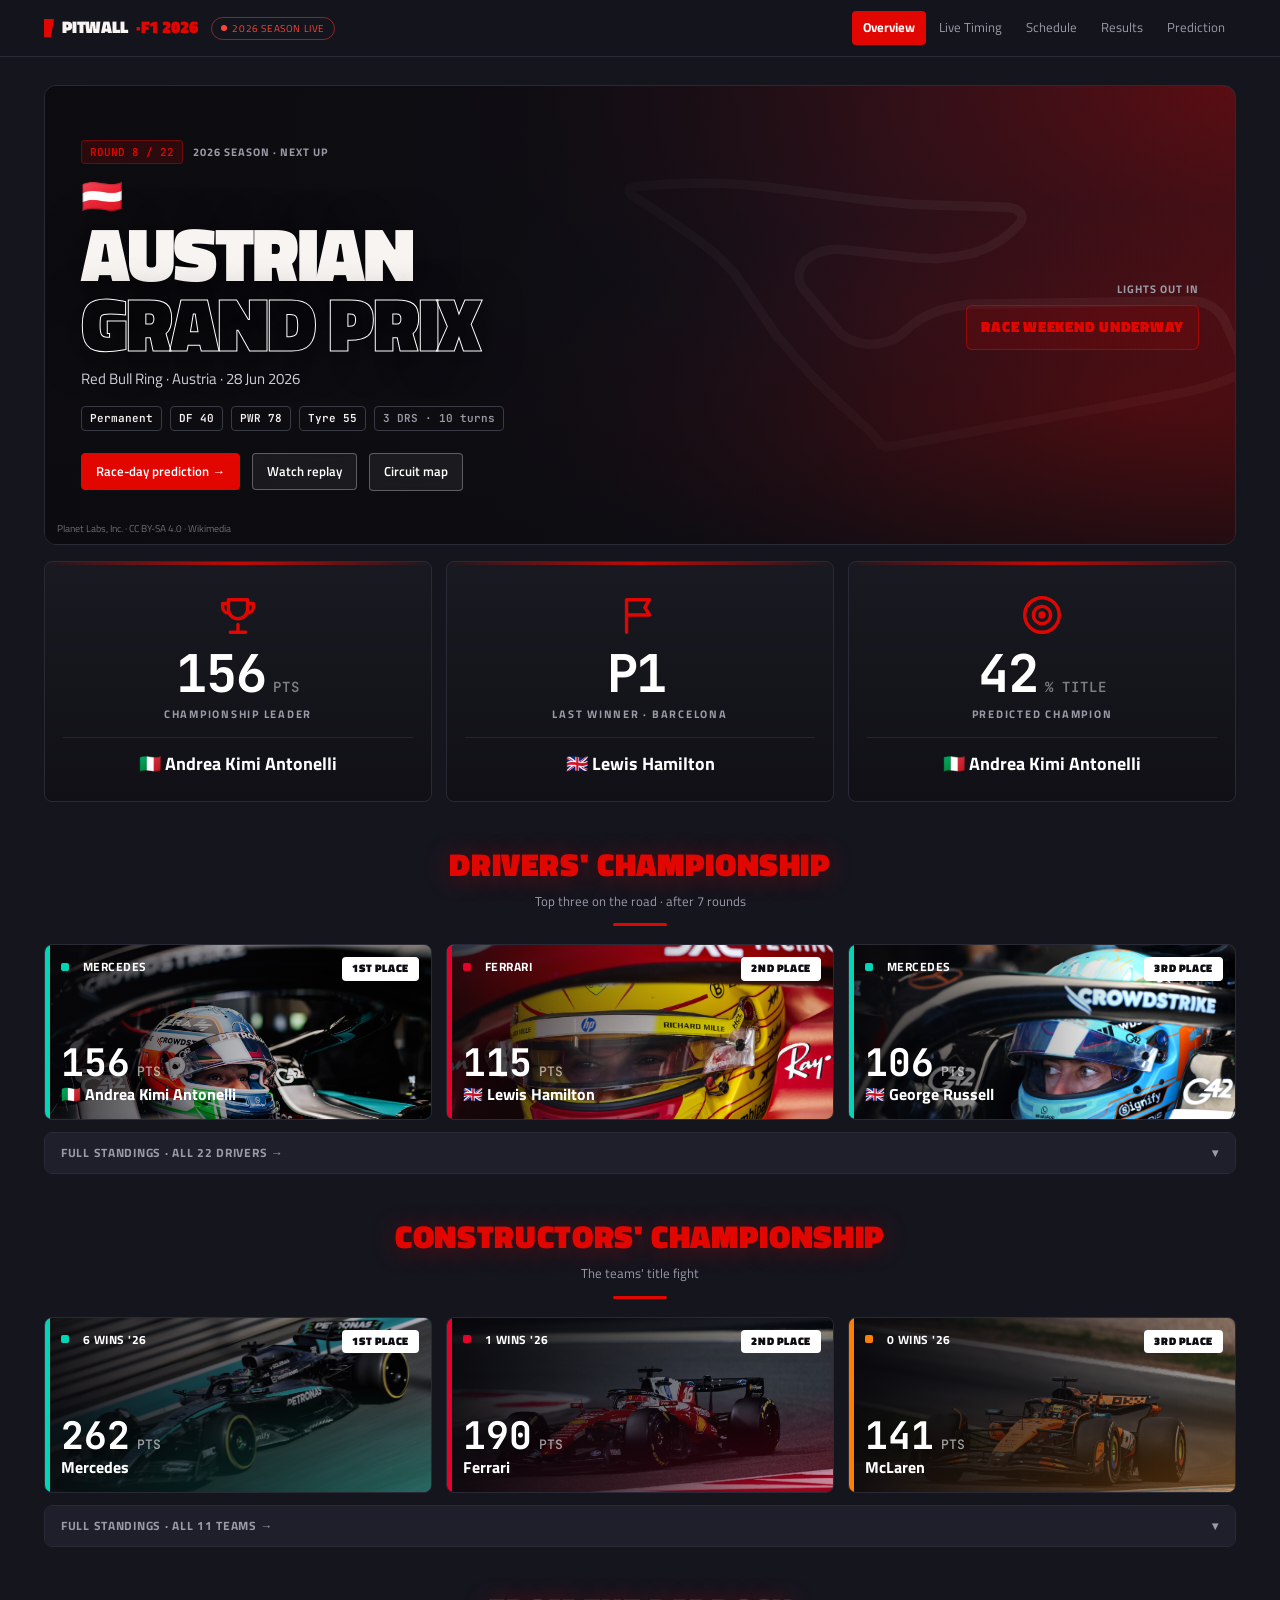
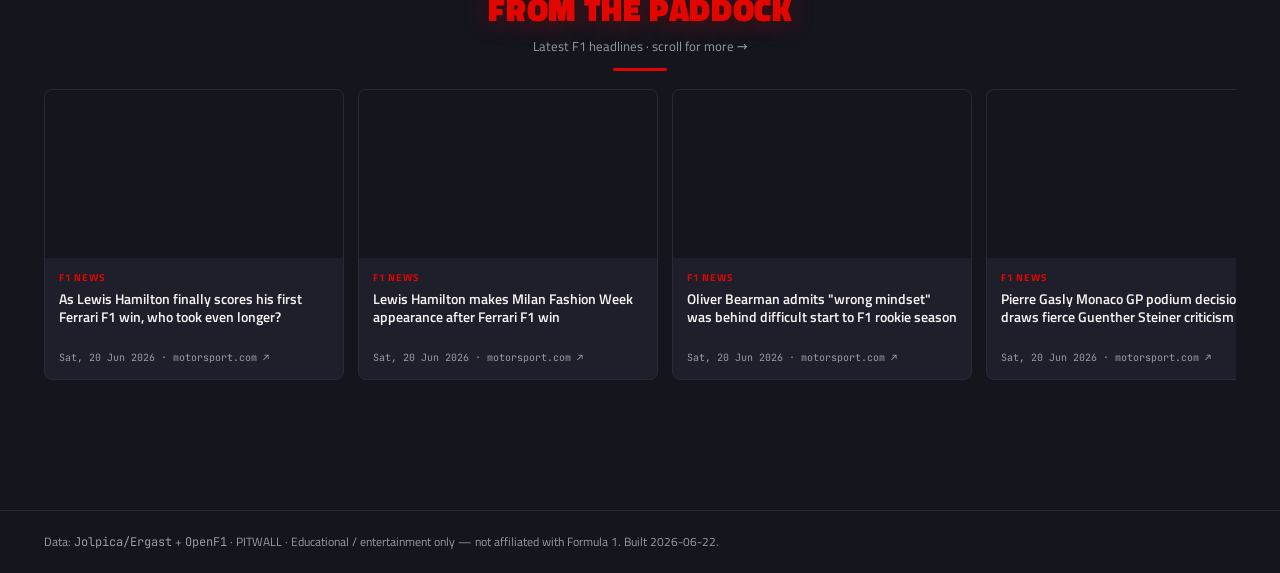
==== commit 3977a700: "Remove Drivers and Stats tabs from the nav Dropped the Drivers and Stats entries from NAV (so they d" ====
--- a/site/dashboard.html
+++ b/site/dashboard.html
@@ -15,7 +15,7 @@
   <a class="logo" href="dashboard.html"><span class="sq"></span>PITWALL<span class="mk">·F1 2026</span></a>
   <span class="live-badge">2026 Season Live</span>
   <button class="menu-btn" onclick="toggleMenu()">≡</button>
-  <nav class="tabs"><a href="dashboard.html" class="active">Overview</a><a href="live-timing.html">Live Timing</a><a href="schedule.html">Schedule</a><a href="results.html">Results</a><a href="drivers.html">Drivers</a><a href="driver-stats.html">Stats</a><a href="prediction.html">Prediction</a></nav>
+  <nav class="tabs"><a href="dashboard.html" class="active">Overview</a><a href="live-timing.html">Live Timing</a><a href="schedule.html">Schedule</a><a href="results.html">Results</a><a href="prediction.html">Prediction</a></nav>
 </div></header>
 <main><div class="wrap">
 
@@ -132,7 +132,7 @@
 <footer><div class="wrap">
   Data: <span class="mono">Jolpica/Ergast</span> + <span class="mono">OpenF1</span> ·
   PITWALL · Educational / entertainment only — not affiliated with Formula 1.
-  Built 2026-06-21.
+  Built 2026-06-22.
 </div></footer>
 
 <script src="assets/app.js"></script>
--- a/site/assets/theme.css
+++ b/site/assets/theme.css
@@ -284,6 +284,131 @@
 .std-table .teamdot{vertical-align:middle}
 @media(max-width:720px){.std-table .st-cty{display:none}}
 
+/* ── Results matrix: driver × race grid (formula-timer style) ───────────── */
+.rmx-wrap{overflow-x:auto;border:1px solid var(--outline-2);border-radius:var(--r-lg);background:var(--bg)}
+.results-matrix{border-collapse:separate;border-spacing:0;width:100%;font-size:13px}
+.results-matrix th,.results-matrix td{border-bottom:1px solid var(--outline-2);
+  border-right:1px solid var(--outline-2);text-align:center;white-space:nowrap}
+.results-matrix thead th{background:var(--lime);color:#fff;font-family:'Titillium Web';font-weight:700;
+  font-size:11px;letter-spacing:.03em;padding:7px 5px;border-right-color:rgba(255,255,255,.18);
+  border-bottom:0;position:sticky;top:0;z-index:3}
+.results-matrix tbody tr:last-child td{border-bottom:0}
+.results-matrix tbody tr:hover td.rc-fin,.results-matrix tbody tr:hover td.rc-none{background:var(--l1)}
+/* race column headers: flag over round label */
+.rmx-race .rmx-fl{display:block;font-size:16px;line-height:1.15}
+.rmx-race .rmx-rnd{display:block;font-size:9px;opacity:.85;font-family:'JetBrains Mono';font-weight:500}
+.rmx-race.sprint{box-shadow:inset 0 -3px 0 rgba(255,255,255,.45)}
+/* sticky Driver column (left) */
+.results-matrix .rmx-drv-h{position:sticky;left:0;z-index:5;text-align:left;padding-left:12px;min-width:150px}
+.results-matrix td.rmx-drv{position:sticky;left:0;z-index:2;background:var(--l1);text-align:left;
+  padding:8px 12px;font-family:'Titillium Web';min-width:150px;border-right:2px solid var(--outline)}
+.results-matrix td.rmx-drv .pos{display:inline-block;width:20px;color:var(--muted);
+  font-family:'JetBrains Mono';font-weight:700;text-align:right;margin-right:2px}
+.results-matrix td.rmx-drv b{font-weight:700;margin-right:6px}
+.results-matrix td.rmx-drv .rmx-sur{color:var(--muted);font-size:12px;font-weight:600}
+/* result cells */
+.results-matrix td.rc{font-family:'JetBrains Mono';font-weight:700;padding:8px 5px;min-width:40px;color:#fff}
+.results-matrix td.rc sup{font-size:8.5px;font-weight:500;opacity:.9;margin-left:1px}
+.rc-win{background:#D8A81E;color:#15151E}
+.rc-pod{background:#DD6B1A;color:#fff}
+.rc-pts{background:#2E4B73;color:#fff}
+.rc-fin{background:transparent;color:#9a9aa3}
+.rc-dnf{background:#5E1C22;color:#F2A8A8}
+.rc-none{background:transparent;color:#3c3c46}
+/* sticky Pts column (right) */
+.results-matrix .rmx-pts-h{position:sticky;right:0;z-index:3}
+.results-matrix td.rmx-pts{position:sticky;right:0;z-index:2;background:var(--l1);
+  font-family:'JetBrains Mono';font-weight:700;color:#fff;padding:8px 12px;
+  border-right:0;border-left:2px solid var(--outline);min-width:54px}
+/* legend */
+.rmx-legend{display:flex;flex-wrap:wrap;align-items:center;gap:14px;margin-top:12px;
+  font-family:'Titillium Web';font-size:12px;color:var(--muted)}
+.rmx-legend span{display:inline-flex;align-items:center;gap:6px}
+.rmx-legend i{width:16px;height:16px;border-radius:3px;display:inline-block;
+  border:1px solid var(--outline-2)}
+.rmx-legend i.rc-fin{background:#23232c}
+.rmx-legend .rmx-note{color:#6f6f78;font-size:11px}
+.rmx-legend .rmx-note sup{font-family:'JetBrains Mono'}
+
+/* ── Race-analysis charts (hand-rolled SVG) ─────────────────────────────── */
+.chart-grid{display:grid;grid-template-columns:1fr 1fr;gap:16px;margin-bottom:16px}
+@media(max-width:900px){.chart-grid{grid-template-columns:1fr}}
+.card-chart{border:1px solid var(--outline-2);border-radius:var(--r-lg);
+  background:linear-gradient(180deg,#14141b,#0e0e13);padding:16px 16px 12px;margin-bottom:16px}
+.ch-title{font-family:'Titillium Web';font-weight:700;font-size:13px;letter-spacing:.04em;
+  text-transform:uppercase;color:var(--lime);text-align:center;margin-bottom:10px}
+.ch-host{overflow-x:auto}
+.ch-svg{width:100%;height:auto;display:block;min-width:480px}
+.ch-grid{stroke:rgba(255,255,255,.08);stroke-width:1}
+.ch-ylab,.ch-xlab{fill:#8a8a93;font-family:'JetBrains Mono';font-size:10px}
+.ch-axtitle{fill:#9a9aa3;font-family:'Titillium Web';font-size:11px;letter-spacing:.05em}
+.ch-whisk{stroke:#9a9aa3;stroke-width:1.3}
+.ch-row{fill:#d7d5de;font-family:'JetBrains Mono';font-weight:700;font-size:11px}
+.ch-tag{font-family:'JetBrains Mono';font-weight:700;font-size:10px}
+.ch-stint{font-family:'JetBrains Mono';font-weight:700;font-size:9.5px}
+.ch-empty{color:var(--muted);text-align:center;padding:40px 0;font-size:13px}
+.tyre-key{display:flex;flex-wrap:wrap;gap:14px;justify-content:center;margin-bottom:8px;
+  font-family:'Titillium Web';font-size:12px;color:var(--muted)}
+.tyre-key span{display:inline-flex;align-items:center;gap:6px}
+.tyre-key i{width:14px;height:14px;border-radius:3px;display:inline-block}
+.toolbar select{background:var(--l1);color:var(--on);border:1px solid var(--outline);
+  border-radius:8px;padding:8px 12px;font-family:'Titillium Web';font-size:14px;min-width:240px}
+
+/* section label inside Race Analysis */
+.ana-sec{font-family:'Titillium Web';font-weight:700;font-size:12px;letter-spacing:.14em;
+  text-transform:uppercase;color:var(--muted);margin:26px 0 12px;padding-bottom:7px;
+  border-bottom:1px solid var(--outline-2)}
+
+/* race-overview: 6 compact stat tiles in one row */
+.ov-grid{display:grid;grid-template-columns:repeat(6,1fr);gap:12px;margin-bottom:8px}
+.ov-grid .ov-tile{padding:18px 12px 14px;gap:4px}
+.ov-grid .st-icon{width:32px;height:32px;margin-bottom:2px}
+.ov-grid .st-fig{font-size:34px}
+.ov-grid .st-fig.red{color:var(--lime)} .ov-grid .st-fig.grn{color:var(--green)}
+.ov-grid .st-fig.wht{color:#fff}
+.ov-grid .st-name{font-size:12px;font-weight:600;color:var(--muted);border-top:0;padding-top:6px;margin-top:4px}
+.ov-grid .st-label{font-size:10px}
+@media(max-width:1100px){.ov-grid{grid-template-columns:repeat(3,1fr)}}
+@media(max-width:560px){.ov-grid{grid-template-columns:repeat(2,1fr)}}
+
+/* sankey */
+.sk-head{fill:#cfcdd6;font-family:'Titillium Web';font-weight:700;font-size:13px;letter-spacing:.04em}
+.sk-lab{fill:#b9b9c2;font-family:'JetBrains Mono';font-size:10px}
+.sk-band{transition:fill-opacity .12s} .sk-band:hover{fill-opacity:.8!important}
+
+/* clickable charts + zoom modal */
+.card-chart[data-zoom]{cursor:zoom-in;position:relative}
+.card-chart[data-zoom]::after{content:"⤢";position:absolute;top:12px;right:14px;color:var(--muted);
+  font-size:15px;opacity:.5;pointer-events:none}
+.card-chart[data-zoom]:hover::after{opacity:1;color:var(--lime)}
+.ch-modal{display:none;position:fixed;inset:0;z-index:200;background:rgba(6,6,9,.86);
+  -webkit-backdrop-filter:blur(3px);backdrop-filter:blur(3px);padding:3vh 3vw}
+.ch-modal.open{display:flex;align-items:center;justify-content:center}
+.ch-modal-inner{background:#101016;border:1px solid var(--outline);border-radius:var(--r-lg);
+  width:100%;max-width:1280px;max-height:94vh;display:flex;flex-direction:column;overflow:hidden}
+.ch-modal-bar{display:flex;align-items:center;justify-content:space-between;padding:12px 16px;
+  border-bottom:1px solid var(--outline-2);font-family:'Titillium Web';font-weight:700;
+  text-transform:uppercase;letter-spacing:.04em;font-size:13px;color:var(--lime)}
+.ch-close{background:var(--l1);border:1px solid var(--outline);color:var(--on);border-radius:7px;
+  padding:6px 12px;cursor:pointer;font-family:'Titillium Web';font-size:13px}
+.ch-close:hover{border-color:var(--lime);color:var(--lime)}
+.ch-modal-host{overflow:auto;padding:16px}
+.ch-modal-host svg{width:100%;height:auto;max-height:84vh;min-width:0}
+
+/* paired charts: equal height + vertically-centred so a legend on one card
+   doesn't push its chart out of line with the other */
+.chart-grid .card-chart{display:flex;flex-direction:column}
+.chart-grid .ch-host{flex:1;display:flex;align-items:center;justify-content:center}
+.tyre-stop{fill:#cfcdd6;font-family:'Titillium Web';font-weight:700;font-size:10px;letter-spacing:.05em}
+.tyre-key i.tk-solid{background:linear-gradient(180deg,#cfcfcf,#7a7a7a)}
+.tyre-key i.tk-dash{background:transparent;border:1.5px dashed #9a9aa3}
+/* radar + sector/scatter legends */
+.radar-ax{fill:#cfcdd6;font-family:'Titillium Web';font-weight:700;font-size:11px}
+.radar-leg{fill:#cfcdd6;font-family:'Titillium Web';font-weight:600;font-size:12px}
+/* top-3 session-bests table: full width, vertically centred to match the radar */
+.chart-grid .ch-host.t3-table-host{display:flex;align-items:center;justify-content:center}
+.t3-table-host .std-table{width:100%;font-size:13px}
+
 /* ── page scaffolding ───────────────────────────────────────────────────── */
 main{padding:28px 0 80px}
 .page-head{display:flex;align-items:flex-end;justify-content:space-between;
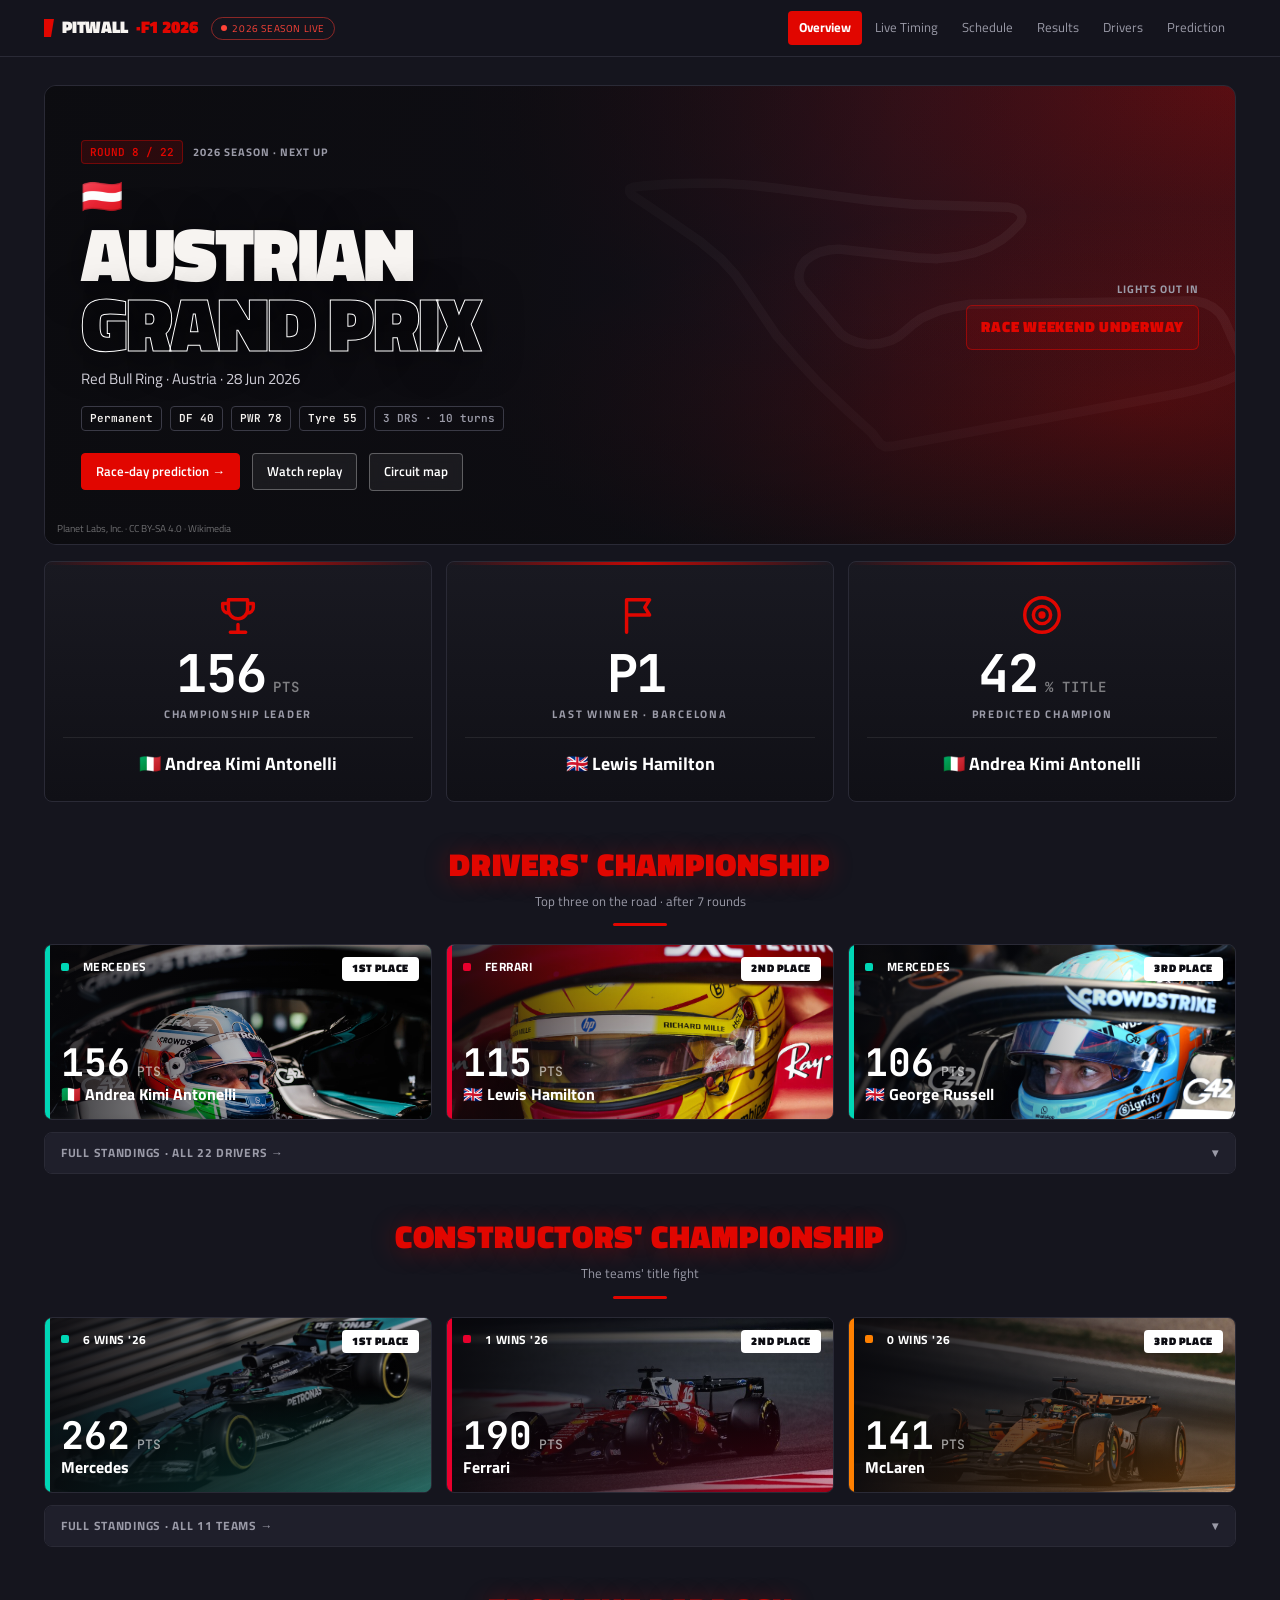
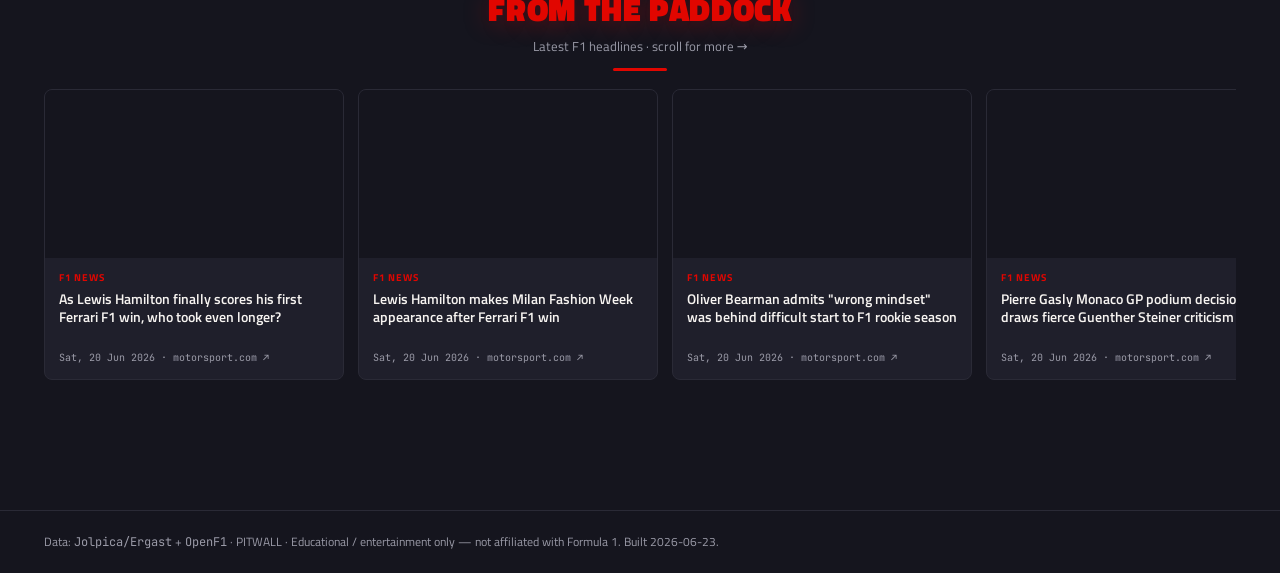
==== commit 612ae18f: "Schedule: default to most recent race in satellite view; compact circuit tooltip with coloured track" ====
--- a/site/dashboard.html
+++ b/site/dashboard.html
@@ -15,7 +15,7 @@
   <a class="logo" href="dashboard.html"><span class="sq"></span>PITWALL<span class="mk">·F1 2026</span></a>
   <span class="live-badge">2026 Season Live</span>
   <button class="menu-btn" onclick="toggleMenu()">≡</button>
-  <nav class="tabs"><a href="dashboard.html" class="active">Overview</a><a href="live-timing.html">Live Timing</a><a href="schedule.html">Schedule</a><a href="results.html">Results</a><a href="prediction.html">Prediction</a></nav>
+  <nav class="tabs"><a href="dashboard.html" class="active">Overview</a><a href="live-timing.html">Live Timing</a><a href="schedule.html">Schedule</a><a href="results.html">Results</a><a href="drivers.html">Drivers</a><a href="prediction.html">Prediction</a></nav>
 </div></header>
 <main><div class="wrap">
 
@@ -132,7 +132,7 @@
 <footer><div class="wrap">
   Data: <span class="mono">Jolpica/Ergast</span> + <span class="mono">OpenF1</span> ·
   PITWALL · Educational / entertainment only — not affiliated with Formula 1.
-  Built 2026-06-22.
+  Built 2026-06-23.
 </div></footer>
 
 <script src="assets/app.js"></script>
--- a/site/assets/theme.css
+++ b/site/assets/theme.css
@@ -291,7 +291,7 @@
   border-right:1px solid var(--outline-2);text-align:center;white-space:nowrap}
 .results-matrix thead th{background:var(--lime);color:#fff;font-family:'Titillium Web';font-weight:700;
   font-size:11px;letter-spacing:.03em;padding:7px 5px;border-right-color:rgba(255,255,255,.18);
-  border-bottom:0;position:sticky;top:0;z-index:3}
+  border-bottom:0;position:relative;z-index:1}
 .results-matrix tbody tr:last-child td{border-bottom:0}
 .results-matrix tbody tr:hover td.rc-fin,.results-matrix tbody tr:hover td.rc-none{background:var(--l1)}
 /* race column headers: flag over round label */
@@ -409,6 +409,61 @@
 .chart-grid .ch-host.t3-table-host{display:flex;align-items:center;justify-content:center}
 .t3-table-host .std-table{width:100%;font-size:13px}
 
+/* ── Drivers page: card grid + click-through detail ─────────────────────── */
+.drv-grid{display:grid;grid-template-columns:repeat(auto-fill,minmax(232px,1fr));gap:14px}
+.drv-card{cursor:pointer;font:inherit;color:inherit;text-align:left;padding:0;width:100%;
+  -webkit-appearance:none;appearance:none;transition:transform .12s,box-shadow .12s}
+.drv-card:hover{transform:translateY(-3px);box-shadow:0 10px 26px rgba(0,0,0,.5)}
+.drv-card:focus-visible{outline:2px solid var(--lime);outline-offset:2px}
+.drv-modal{display:none;position:fixed;inset:0;z-index:200;background:rgba(6,6,9,.86);
+  -webkit-backdrop-filter:blur(3px);backdrop-filter:blur(3px);padding:3vh 3vw}
+.drv-modal.open{display:flex;align-items:center;justify-content:center}
+.drv-detail{width:100%;max-width:1120px;max-height:94vh;overflow:auto;border:1px solid var(--outline);
+  border-radius:var(--r-lg);background:#0b0b10;position:relative}
+.drv-close{position:absolute;top:10px;left:10px;z-index:5;background:rgba(8,8,12,.55);border:1px solid var(--outline);
+  color:#fff;border-radius:8px;padding:5px 11px;cursor:pointer;font-family:'Titillium Web';font-weight:600;font-size:13px}
+.drv-close:hover{border-color:var(--lime);color:var(--lime)}
+.dd-hero{position:relative;display:flex;gap:16px;padding:40px 24px 18px;overflow:hidden}
+.dd-info{position:relative;z-index:2;flex:1;min-width:0;max-width:64%}
+.dd-name{font-family:'Titillium Web';font-weight:800;font-size:30px;line-height:1.04;color:#fff}
+.dd-fam{font-family:'Titillium Web';font-weight:800;font-size:30px}
+.dd-sub{margin-top:5px;font-family:'Titillium Web';font-weight:600;font-size:13.5px;color:#e6e4ee}
+.dd-since{color:var(--muted);font-weight:600;text-transform:uppercase;letter-spacing:.05em;font-size:11px}
+.dd-bigrow{display:flex;gap:24px;margin:12px 0 10px}
+.dd-big span{font-family:'JetBrains Mono';font-weight:700;font-size:28px;color:#fff;display:block;line-height:1}
+.dd-big small{font-size:9.5px;letter-spacing:.12em;text-transform:uppercase;color:var(--muted)}
+.dd-grid{display:grid;grid-template-columns:1fr 1fr;gap:9px 22px;max-width:360px}
+.dd-stat{display:flex;align-items:center;gap:9px}
+.dd-ic{width:21px;height:21px;color:var(--lime);flex:none}.dd-ic svg{width:100%;height:100%}
+.dd-val{font-family:'JetBrains Mono';font-weight:700;font-size:18px;color:#fff;line-height:1}
+.dd-lab{font-size:10.5px;color:var(--muted)}
+.dd-2026{margin-top:11px;padding-top:9px;border-top:1px solid rgba(255,255,255,.12);display:flex;
+  flex-direction:column;gap:2px}
+.dd-2026-h{font-family:'Titillium Web';font-weight:700;font-size:10.5px;letter-spacing:.12em;
+  text-transform:uppercase;color:var(--lime)}
+.dd-2026-row{font-family:'Titillium Web';font-size:13.5px;color:#e6e4ee}.dd-2026-row b{color:#fff;font-weight:700}
+.dd-photo{position:absolute;right:0;bottom:0;top:0;width:42%;display:flex;align-items:flex-end;justify-content:flex-end;z-index:1}
+.dd-photo img{height:100%;width:auto;max-width:100%;object-fit:contain;object-position:bottom right;
+  filter:drop-shadow(0 10px 24px rgba(0,0,0,.5))}
+/* 3 infographics in one row */
+.dd-charts{display:grid;grid-template-columns:repeat(3,1fr);gap:14px;padding:14px 22px 22px;
+  border-top:1px solid var(--outline-2);background:#0c0c12}
+.dd-charts .dd-section-h{grid-column:1/-1;text-align:center;font-family:'Titillium Web';font-weight:800;
+  font-size:18px;letter-spacing:.03em;text-transform:uppercase;color:var(--lime);margin:2px 0 2px}
+.sk-h{fill:#cfcdd6;font-family:'Titillium Web';font-weight:700;font-size:11px;letter-spacing:.04em}
+.sk-l{fill:#b9b9c2;font-family:'JetBrains Mono';font-size:9.5px}
+.dd-chart{border:1px solid var(--outline-2);border-radius:var(--r-lg);background:#101016;padding:12px 12px 8px}
+.dd-ct{font-family:'Titillium Web';font-weight:700;font-size:12px;letter-spacing:.04em;text-transform:uppercase;
+  color:var(--lime);text-align:center;margin-bottom:6px}
+.dd-svg{width:100%;height:auto;display:block}
+.dn-lab{fill:#cfcdd6;font-family:'Titillium Web';font-weight:600;font-size:12px}
+.dn-val{fill:#fff;font-family:'JetBrains Mono';font-weight:700;font-size:13px}
+.dn-pct{fill:#fff;font-family:'JetBrains Mono';font-weight:700;font-size:30px}
+.dn-sub{fill:var(--muted);font-family:'Titillium Web';font-size:11px}
+.dd-bx{fill:#8a8a93;font-family:'JetBrains Mono';font-size:9px}
+@media(max-width:820px){.dd-charts{grid-template-columns:1fr}}
+@media(max-width:680px){.dd-info{max-width:100%}.dd-photo{display:none}}
+
 /* ── page scaffolding ───────────────────────────────────────────────────── */
 main{padding:28px 0 80px}
 .page-head{display:flex;align-items:flex-end;justify-content:space-between;
@@ -504,6 +559,12 @@
   font-weight:600;font-size:12px;padding:6px 14px;border-radius:var(--r-sm);cursor:pointer}
 .seg button.active{background:var(--lime);color:#0c0c0c}
 .toolbar{display:flex;gap:10px;flex-wrap:wrap;align-items:center;margin-bottom:16px}
+/* Results: freeze each section's heading + filter together while scrolling it */
+.res-freeze{position:sticky;top:56px;z-index:40;margin:0 -24px 14px;padding:12px 24px;
+  background:rgba(15,15,20,.97);-webkit-backdrop-filter:blur(8px);backdrop-filter:blur(8px);
+  border-bottom:1px solid var(--outline-2)}
+.res-freeze .sec-head{margin:0 0 10px}
+.res-freeze .toolbar{margin:0;justify-content:center}
 
 /* ── countdown ──────────────────────────────────────────────────────────── */
 .countdown{display:flex;gap:10px}
@@ -597,6 +658,24 @@
 .race-pin:hover{r:6}
 .pin-lbl{font-family:'JetBrains Mono';font-size:8px;fill:var(--muted)}
 
+/* ── circuit popup (Leaflet) ────────────────────────────────────────────── */
+.circ-popup .leaflet-popup-content-wrapper{background:rgba(13,13,18,.96);color:var(--on);
+  border:1px solid var(--outline-2);border-radius:8px;box-shadow:0 12px 34px rgba(0,0,0,.6);
+  backdrop-filter:blur(6px)}
+.circ-popup .leaflet-popup-content{margin:11px 13px;line-height:1.35}
+.circ-popup .leaflet-popup-tip{background:rgba(13,13,18,.96);border:1px solid var(--outline-2)}
+.circ-popup a.leaflet-popup-close-button{color:var(--muted);padding:5px 7px 0 0}
+.circ-popup a.leaflet-popup-close-button:hover{color:var(--on)}
+.cpop{font-family:'Titillium Web';width:262px}
+.cpop .caps{color:var(--lime);margin:0 0 3px}
+.cpop-t{font-weight:700;font-size:16px;line-height:1.15;margin:0 0 2px}
+.cpop-s{font-size:11.5px;color:var(--muted);margin:0 0 8px}
+.cpop-chips{display:flex;flex-wrap:wrap;gap:5px}
+.cpop-z{font-size:11.5px;color:var(--on);display:flex;align-items:center;gap:6px;margin:4px 0}
+.cpop-z b{color:var(--muted);font-weight:700;min-width:18px}
+.zdot{width:9px;height:9px;border-radius:50%;display:inline-block;flex:0 0 auto;
+  box-shadow:0 0 0 1px rgba(0,0,0,.5)}
+
 /* ── sparkline / line chart ─────────────────────────────────────────────── */
 .linechart{width:100%;height:auto;display:block}
 .lc-axis{stroke:var(--outline);stroke-width:1}
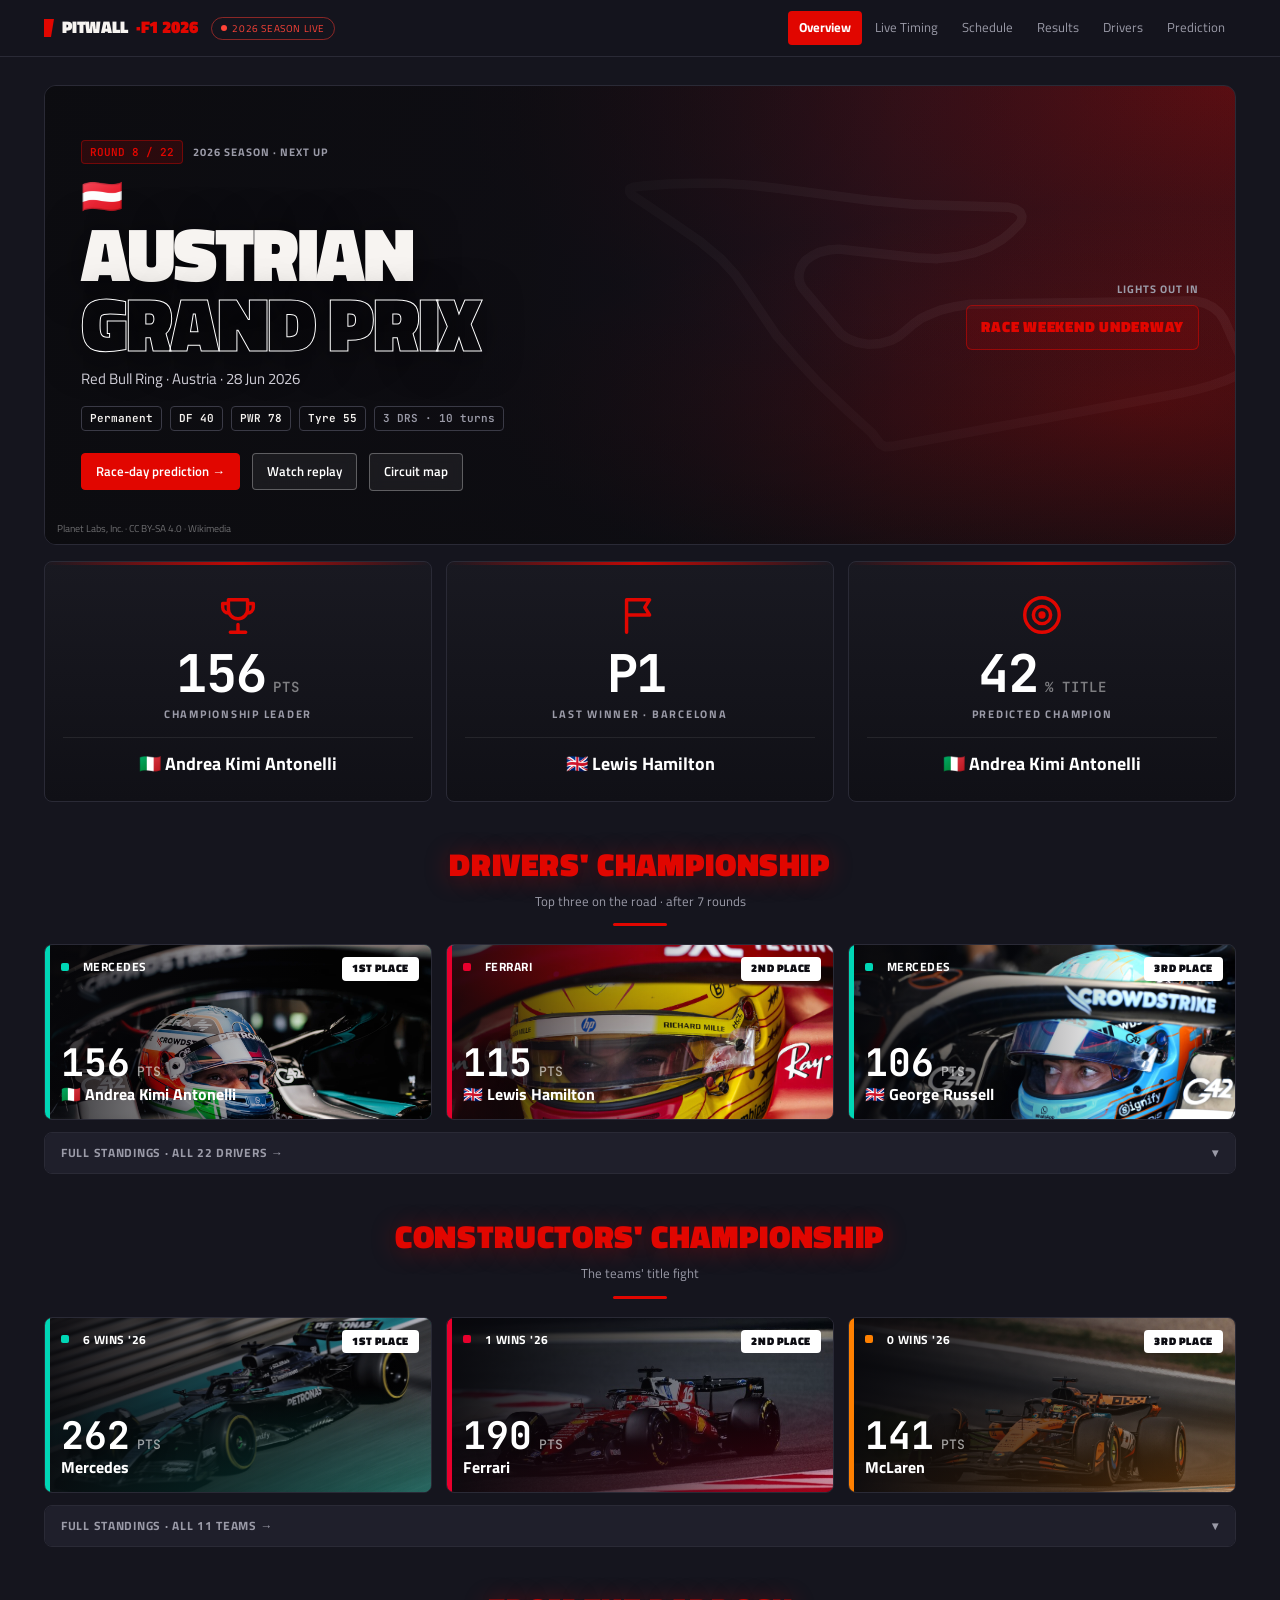
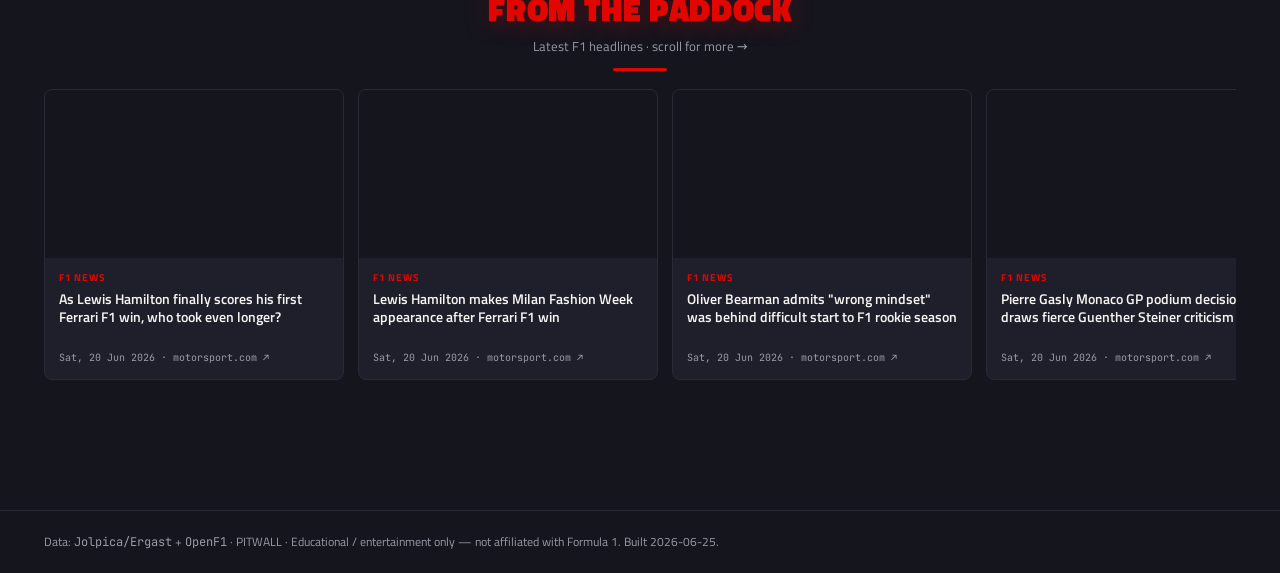
==== commit 45f422a0: "Schedule: compact circuit info panel; derive turns/full-throttle straights/DRS zones from track geom" ====
--- a/site/dashboard.html
+++ b/site/dashboard.html
@@ -132,7 +132,7 @@
 <footer><div class="wrap">
   Data: <span class="mono">Jolpica/Ergast</span> + <span class="mono">OpenF1</span> ·
   PITWALL · Educational / entertainment only — not affiliated with Formula 1.
-  Built 2026-06-23.
+  Built 2026-06-25.
 </div></footer>
 
 <script src="assets/app.js"></script>
--- a/site/assets/theme.css
+++ b/site/assets/theme.css
@@ -658,23 +658,86 @@
 .race-pin:hover{r:6}
 .pin-lbl{font-family:'JetBrains Mono';font-size:8px;fill:var(--muted)}
 
-/* ── circuit popup (Leaflet) ────────────────────────────────────────────── */
-.circ-popup .leaflet-popup-content-wrapper{background:rgba(13,13,18,.96);color:var(--on);
-  border:1px solid var(--outline-2);border-radius:8px;box-shadow:0 12px 34px rgba(0,0,0,.6);
-  backdrop-filter:blur(6px)}
-.circ-popup .leaflet-popup-content{margin:11px 13px;line-height:1.35}
-.circ-popup .leaflet-popup-tip{background:rgba(13,13,18,.96);border:1px solid var(--outline-2)}
-.circ-popup a.leaflet-popup-close-button{color:var(--muted);padding:5px 7px 0 0}
-.circ-popup a.leaflet-popup-close-button:hover{color:var(--on)}
-.cpop{font-family:'Titillium Web';width:262px}
-.cpop .caps{color:var(--lime);margin:0 0 3px}
-.cpop-t{font-weight:700;font-size:16px;line-height:1.15;margin:0 0 2px}
-.cpop-s{font-size:11.5px;color:var(--muted);margin:0 0 8px}
-.cpop-chips{display:flex;flex-wrap:wrap;gap:5px}
-.cpop-z{font-size:11.5px;color:var(--on);display:flex;align-items:center;gap:6px;margin:4px 0}
-.cpop-z b{color:var(--muted);font-weight:700;min-width:18px}
-.zdot{width:9px;height:9px;border-radius:50%;display:inline-block;flex:0 0 auto;
-  box-shadow:0 0 0 1px rgba(0,0,0,.5)}
+/* ── map legend bar (above the map) ─────────────────────────────────────── */
+.map-legend{display:flex;flex-wrap:wrap;align-items:center;gap:7px 18px;font-size:12.5px;
+  background:var(--l1);border:1px solid var(--outline-2);border-radius:var(--r-lg);
+  padding:10px 18px;margin:0 0 12px}
+.leg-sep{width:1px;height:15px;background:var(--outline)}
+.leg-line{width:16px;height:4px;border-radius:2px;background:var(--c);display:inline-block}
+
+/* ── on-map track labels (turn numbers + DRS tags) ──────────────────────── */
+.trk-turn{display:inline-flex;align-items:center;justify-content:center;width:18px;height:18px;
+  border-radius:50%;background:rgba(12,12,18,.9);border:1px solid rgba(255,255,255,.55);
+  color:#fff;font-family:'JetBrains Mono';font-weight:700;font-size:10px;line-height:1;
+  box-shadow:0 1px 4px rgba(0,0,0,.6)}
+.trk-turn.lg{position:static;box-shadow:none}
+.trk-drs{display:inline-flex;align-items:center;justify-content:center;height:16px;padding:0 6px;
+  border-radius:4px;background:#F4D34A;color:#15151E;font-family:'Titillium Web';font-weight:800;
+  font-size:9px;letter-spacing:.06em;box-shadow:0 1px 4px rgba(0,0,0,.5)}
+
+/* ── circuit info panel (fixed, semi-transparent, bottom-right of map) ───── */
+.circ-info{position:absolute;right:12px;bottom:12px;z-index:850;width:248px;max-width:46%;
+  background:rgba(12,12,18,.56);backdrop-filter:blur(9px);-webkit-backdrop-filter:blur(9px);
+  border:1px solid rgba(255,255,255,.14);border-radius:10px;padding:10px 12px 11px;
+  color:var(--on);font-family:'Titillium Web';box-shadow:0 14px 38px rgba(0,0,0,.5);
+  opacity:0;transform:translateY(8px);pointer-events:none;transition:opacity .2s,transform .2s}
+.circ-info.on{opacity:1;transform:none;pointer-events:auto}
+.ci-x{position:absolute;top:5px;right:7px;width:21px;height:21px;border:0;background:transparent;
+  color:var(--muted);cursor:pointer;font-size:17px;line-height:1;border-radius:5px}
+.ci-x:hover{color:var(--on);background:rgba(255,255,255,.08)}
+.ci-rd{color:var(--lime);margin:0 0 1px;font-size:10px}
+.ci-t{font-weight:700;font-size:15px;line-height:1.1;margin:0 0 1px;padding-right:16px}
+.ci-s{font-size:10.5px;color:var(--muted);margin:0 0 7px;line-height:1.25}
+.ci-grid{display:grid;grid-template-columns:auto 1fr;gap:3px 12px;font-size:11.5px;
+  padding:7px 0;border-top:1px solid rgba(255,255,255,.12);border-bottom:1px solid rgba(255,255,255,.12)}
+.ci-k{color:var(--muted);font-weight:600}
+.ci-v{color:#fff;text-align:right;font-family:'JetBrains Mono';font-size:11px}
+.ci-v b{font-weight:700}
+.ci-by{color:var(--muted);font-family:'Titillium Web';font-size:10px}
+.ci-na{color:var(--muted)}
+.ci-char{font-size:10.5px;color:#d2d2d9;line-height:1.3;margin:7px 0 8px}
+.ci-chips{display:flex;flex-wrap:wrap;gap:4px}
+.circ-info .chip{font-size:9.5px;padding:2px 6px}
+
+/* ── schedule: map panel + embedded all-rounds carousel ───────────────────── */
+.map-stage{position:relative}
+.map-stage #lmap{width:100%;height:480px;border-radius:6px}
+.map-ctrls{position:absolute;left:14px;bottom:14px;z-index:900;display:flex;gap:8px}
+.rc-embed{padding:2px 2px 0}
+.rc-head{display:flex;align-items:center;justify-content:space-between;margin:10px 2px 8px}
+.rc-head .caps{color:var(--muted)}
+.rc-nav{display:flex;gap:6px}
+.rc-row{display:flex;gap:10px;overflow-x:auto;overflow-y:hidden;
+  padding:2px 2px 8px;scroll-snap-type:x mandatory;scrollbar-width:thin;
+  scrollbar-color:var(--outline) transparent}
+.rc-row::-webkit-scrollbar{height:7px}
+.rc-row::-webkit-scrollbar-track{background:transparent}
+.rc-row::-webkit-scrollbar-thumb{background:var(--outline-2);border-radius:8px}
+.rc-row::-webkit-scrollbar-thumb:hover{background:var(--outline)}
+.rc-card{position:relative;flex:0 0 196px;scroll-snap-align:start;cursor:pointer;
+  border:1px solid var(--outline-2);border-radius:var(--r-md);overflow:hidden;
+  background:linear-gradient(180deg,#191921,#101016);
+  display:flex;flex-direction:column;padding:12px 13px 11px;gap:3px;transition:.16s}
+.rc-card::before{content:"";position:absolute;top:0;left:0;right:0;height:3px;
+  background:linear-gradient(90deg,transparent,var(--lime),transparent);opacity:.7;transition:.16s}
+.rc-card:hover{transform:translateY(-2px);border-color:var(--outline)}
+.rc-card:hover::before{opacity:1}
+.rc-card.next{border-color:rgba(225,6,0,.45)}
+.rc-card.on{border-color:var(--lime);box-shadow:0 8px 22px rgba(225,6,0,.18)}
+.rc-card.on::before{opacity:1;height:4px}
+.rc-top{display:flex;align-items:center;justify-content:space-between;margin-bottom:2px}
+.rc-top .caps{font-size:10px}
+.rc-name{font-family:'Titillium Web';font-weight:700;font-size:14.5px;color:#fff;line-height:1.16;
+  display:flex;align-items:flex-start;gap:7px;min-height:34px}
+.rc-circ{font-size:11px;color:var(--muted);line-height:1.2;white-space:nowrap;overflow:hidden;text-overflow:ellipsis}
+.rc-date{font-size:10.5px;color:var(--muted)}
+.rc-foot{margin-top:auto;padding-top:8px;border-top:1px solid rgba(255,255,255,.08);
+  display:flex;align-items:center;justify-content:space-between;gap:8px}
+.rc-foot-k{font-family:'Titillium Web';font-weight:700;font-size:9px;letter-spacing:.13em;
+  text-transform:uppercase;color:var(--muted)}
+.rc-foot-v{font-family:'Titillium Web';font-weight:700;font-size:12.5px;color:#fff;
+  white-space:nowrap;overflow:hidden;text-overflow:ellipsis}
+.rc-foot-v.lime{color:var(--lime)} .rc-foot-v.muted{color:var(--muted);font-weight:600}
 
 /* ── sparkline / line chart ─────────────────────────────────────────────── */
 .linechart{width:100%;height:auto;display:block}
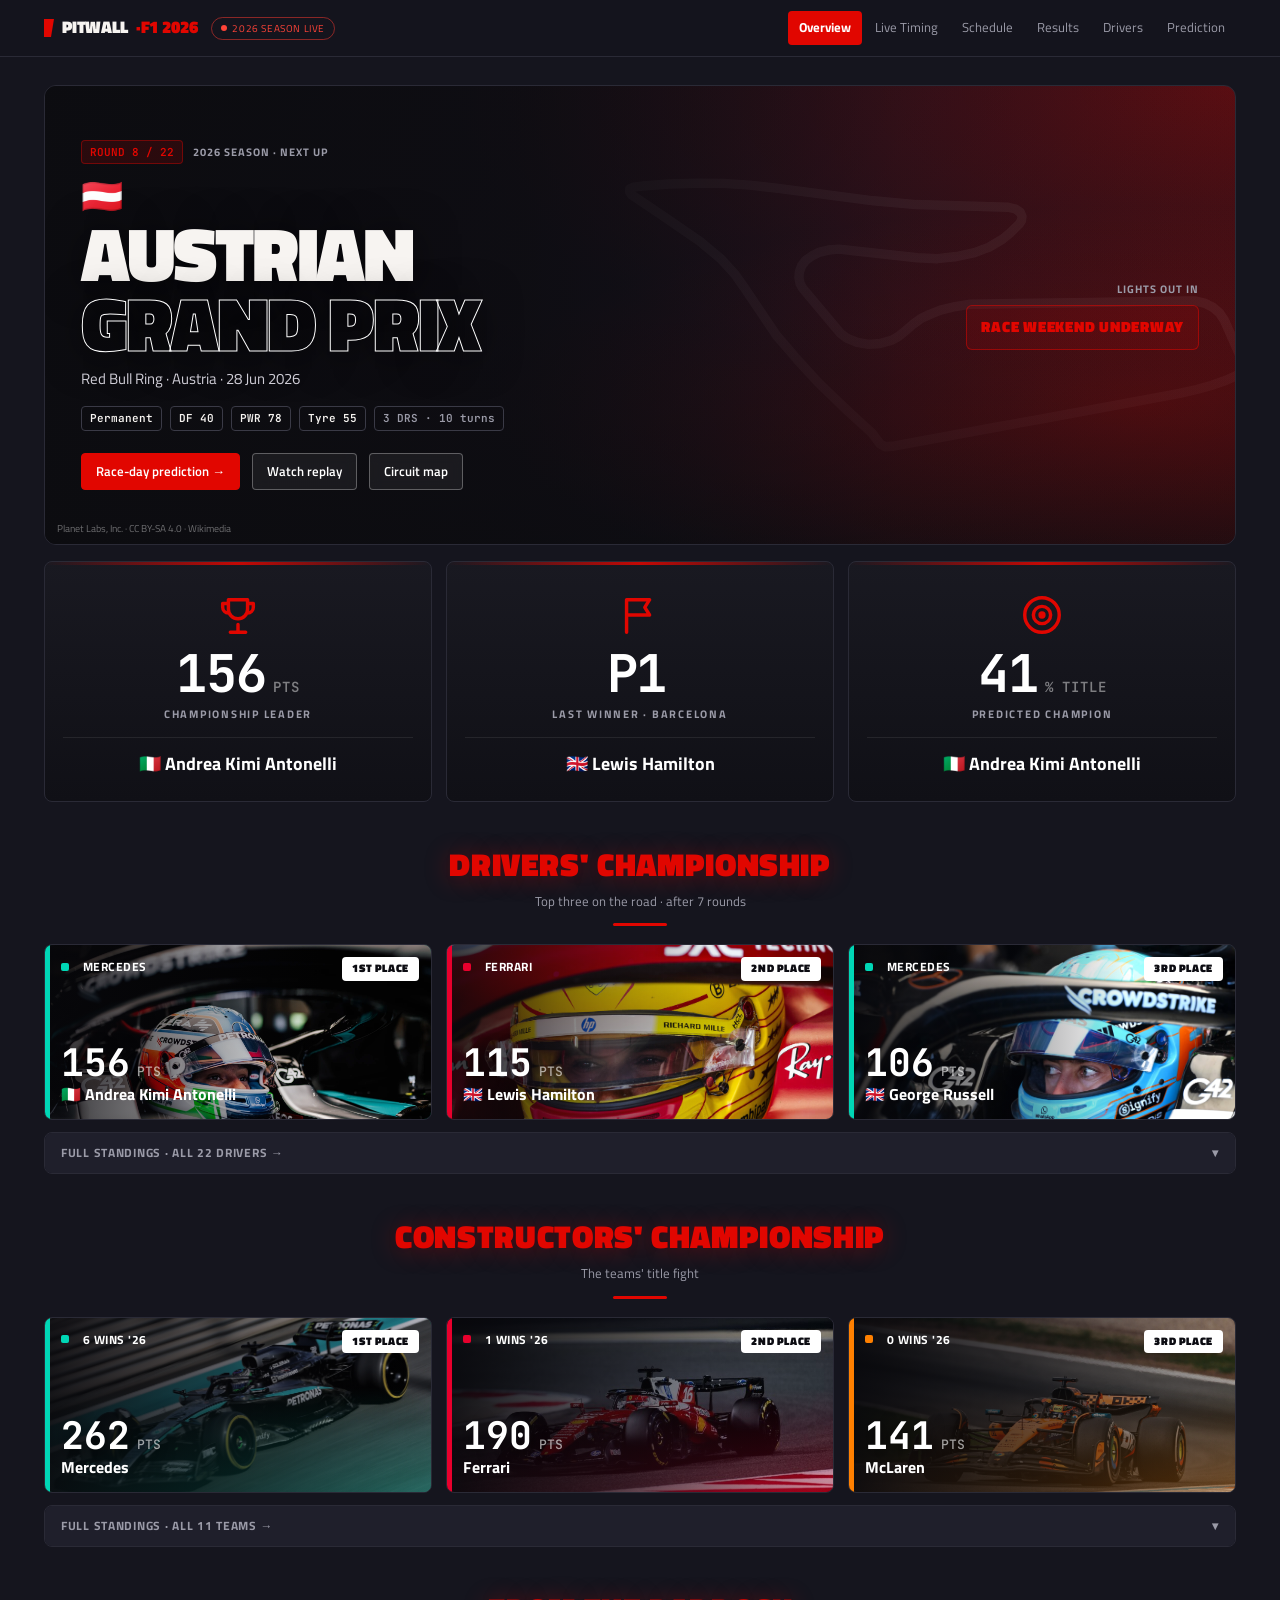
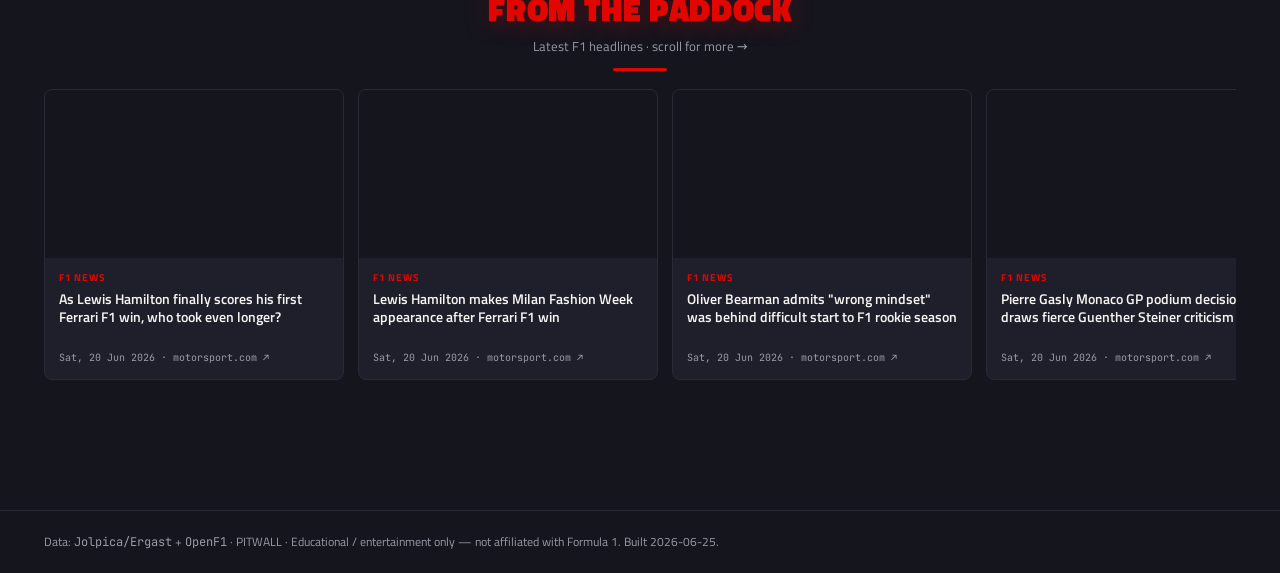
==== commit 5f28bba5: "Prediction: factor catalogue as dashboard summary-style icon tiles; tune factor weights via backtest" ====
--- a/site/dashboard.html
+++ b/site/dashboard.html
@@ -61,7 +61,7 @@
         </div>
         <div class="stat-tile">
           <div class="st-icon"><svg viewBox="0 0 24 24" fill="none" stroke="currentColor" stroke-width="1.8"><circle cx="12" cy="12" r="9"/><circle cx="12" cy="12" r="4.5"/><circle cx="12" cy="12" r="1" fill="currentColor"/></svg></div>
-          <div class="st-fig">42<span class="st-unit">% TITLE</span></div>
+          <div class="st-fig">41<span class="st-unit">% TITLE</span></div>
           <div class="st-label">Predicted Champion</div>
           <div class="st-name">🇮🇹 Andrea Kimi Antonelli</div>
         </div></div>
--- a/site/assets/theme.css
+++ b/site/assets/theme.css
@@ -150,6 +150,18 @@
 @media(max-width:820px){.lead-grid{grid-auto-flow:column;grid-auto-columns:82%;
   grid-template-columns:none;overflow-x:auto;scroll-snap-type:x mandatory}
   .lead-grid>*{scroll-snap-align:start}}
+
+/* factor catalogue tiles — same trophy-cabinet look as the dashboard summary,
+   with a left-aligned description block beneath */
+.fac-tile{padding:24px 18px 18px}
+.fac-tile .st-icon{width:40px;height:40px}
+.fac-tile .st-fig{font-size:34px}
+.fac-tile .st-label{letter-spacing:.12em}
+.fac-tile .st-name{font-size:16px;margin-top:6px;padding-top:0;border-top:0}
+.fac-foot{display:flex;gap:6px;flex-wrap:wrap;justify-content:center;margin-top:2px}
+.st-desc{margin-top:12px;padding-top:12px;width:100%;text-align:left;
+  border-top:1px solid rgba(255,255,255,.08);
+  font-size:12px;color:var(--muted);line-height:1.45}
 
 /* ── FINALISTS-style championship cards (image behind, dark blur) ────────── */
 .fin-grid{display:grid;grid-template-columns:repeat(3,1fr);gap:14px}
@@ -674,6 +686,12 @@
 .trk-drs{display:inline-flex;align-items:center;justify-content:center;height:16px;padding:0 6px;
   border-radius:4px;background:#F4D34A;color:#15151E;font-family:'Titillium Web';font-weight:800;
   font-size:9px;letter-spacing:.06em;box-shadow:0 1px 4px rgba(0,0,0,.5)}
+.trk-det{display:inline-flex;align-items:center;justify-content:center;height:15px;padding:0 5px;
+  border-radius:4px;background:rgba(12,12,18,.85);color:#F4D34A;border:1px dashed #F4D34A;
+  font-family:'Titillium Web';font-weight:700;font-size:8px;letter-spacing:.05em}
+.trk-trap{display:inline-flex;align-items:center;justify-content:center;height:16px;padding:0 6px;
+  border-radius:4px;background:#3DD6E0;color:#0a2a2c;font-family:'Titillium Web';font-weight:800;
+  font-size:8.5px;letter-spacing:.04em;box-shadow:0 1px 4px rgba(0,0,0,.5)}
 
 /* ── circuit info panel (fixed, semi-transparent, bottom-right of map) ───── */
 .circ-info{position:absolute;right:12px;bottom:12px;z-index:850;width:248px;max-width:46%;
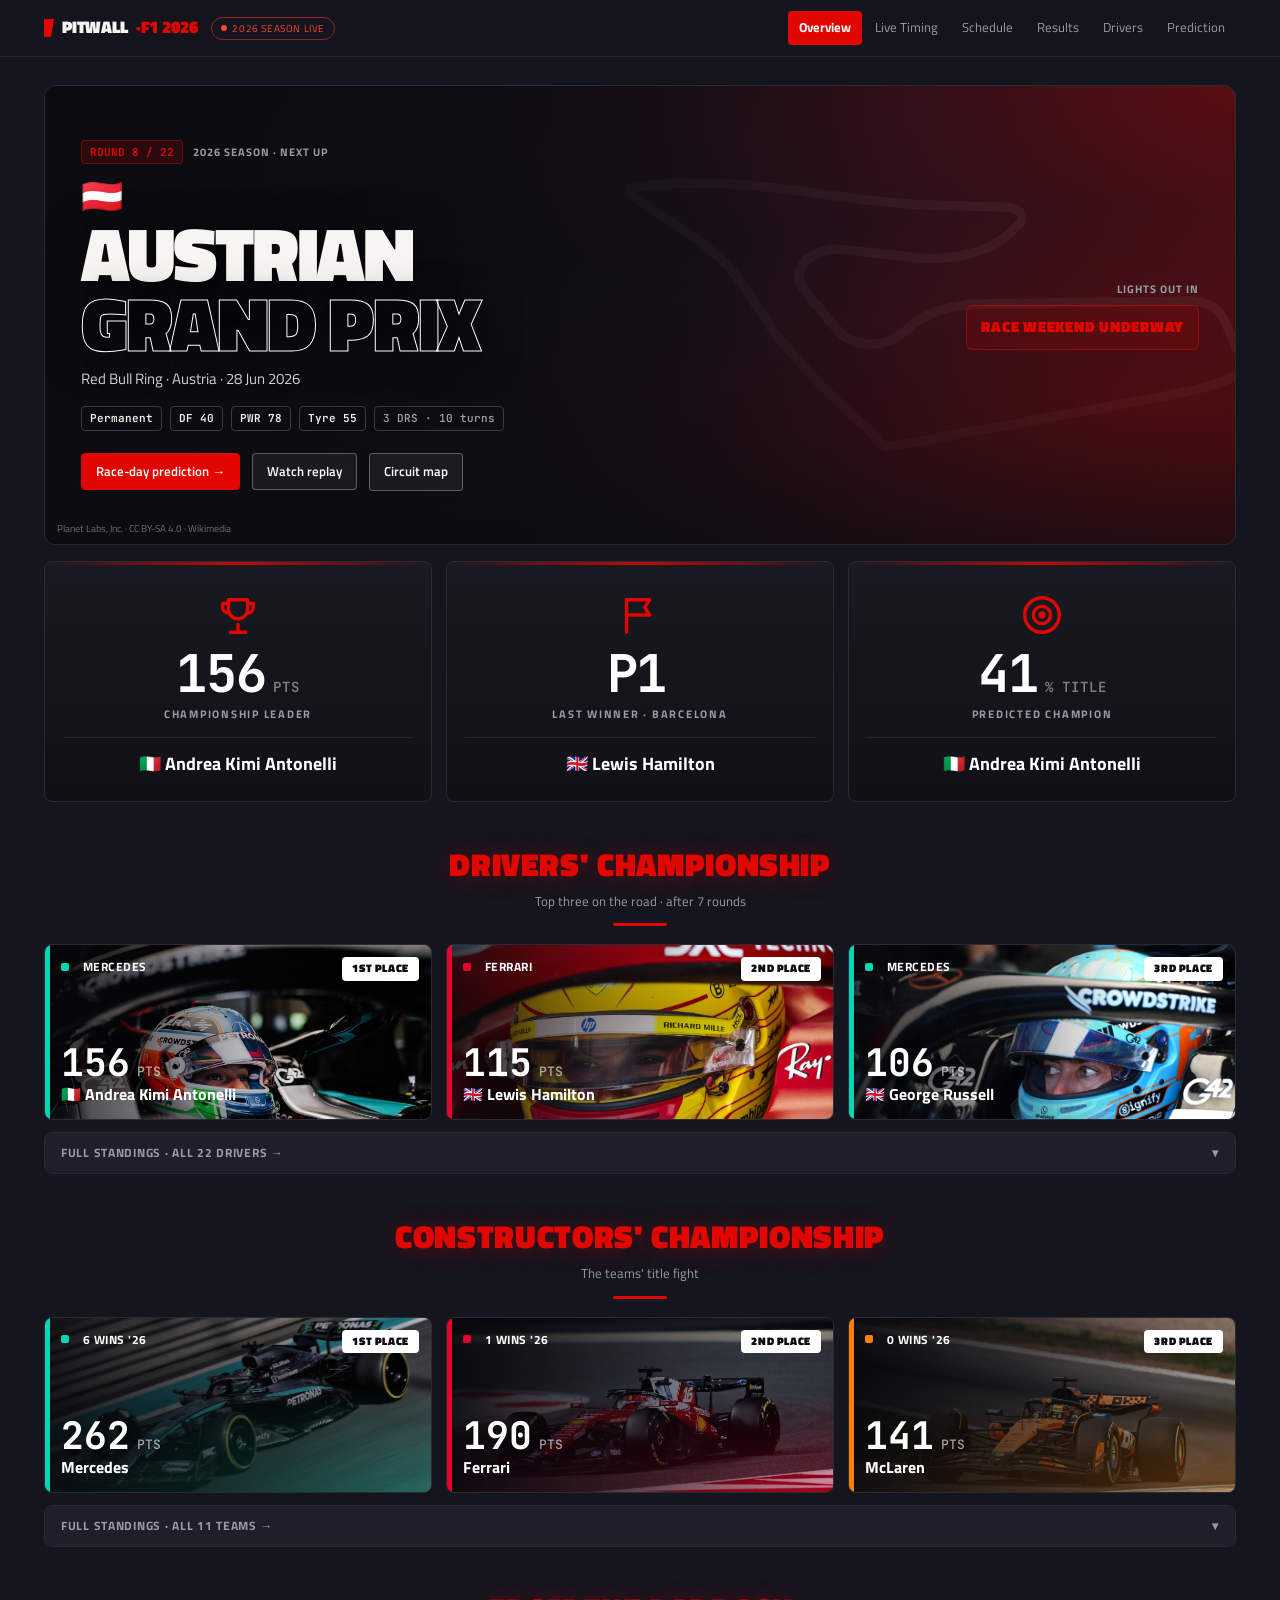
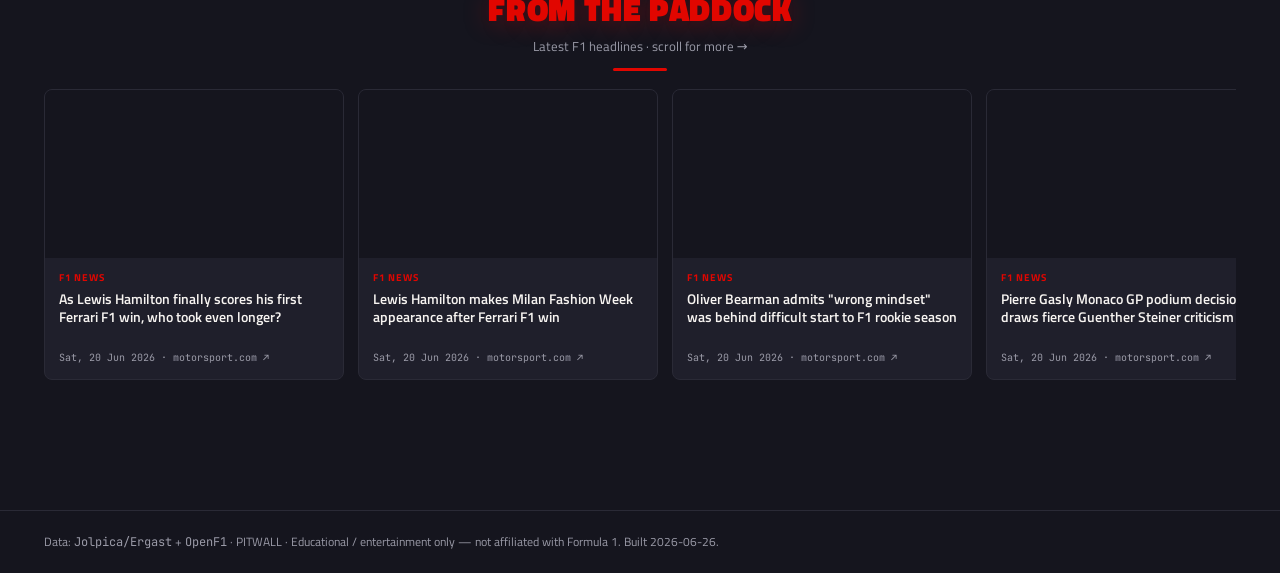
==== commit c10b905f: "Prediction: wrap factor-card data labels within card width; move driver factor breakdown into a clic" ====
--- a/site/dashboard.html
+++ b/site/dashboard.html
@@ -132,7 +132,7 @@
 <footer><div class="wrap">
   Data: <span class="mono">Jolpica/Ergast</span> + <span class="mono">OpenF1</span> ·
   PITWALL · Educational / entertainment only — not affiliated with Formula 1.
-  Built 2026-06-25.
+  Built 2026-06-26.
 </div></footer>
 
 <script src="assets/app.js"></script>
--- a/site/assets/theme.css
+++ b/site/assets/theme.css
@@ -152,16 +152,19 @@
   .lead-grid>*{scroll-snap-align:start}}
 
 /* factor catalogue tiles — same trophy-cabinet look as the dashboard summary,
-   with a left-aligned description block beneath */
-.fac-tile{padding:24px 18px 18px}
-.fac-tile .st-icon{width:40px;height:40px}
-.fac-tile .st-fig{font-size:34px}
-.fac-tile .st-label{letter-spacing:.12em}
-.fac-tile .st-name{font-size:16px;margin-top:6px;padding-top:0;border-top:0}
-.fac-foot{display:flex;gap:6px;flex-wrap:wrap;justify-content:center;margin-top:2px}
-.st-desc{margin-top:12px;padding-top:12px;width:100%;text-align:left;
-  border-top:1px solid rgba(255,255,255,.08);
-  font-size:12px;color:var(--muted);line-height:1.45}
+   but narrow & compact, laid out in a single horizontal scroll row (#facRow) */
+.fac-tile{flex:0 0 196px;scroll-snap-align:start;padding:16px 14px 13px;gap:4px;border-radius:var(--r-md)}
+.fac-tile .st-icon{width:32px;height:32px;margin-bottom:2px}
+.fac-tile .st-fig{font-size:27px;gap:4px}
+.fac-tile .st-unit{font-size:11px}
+.fac-tile .st-label{font-size:9.5px;letter-spacing:.1em}
+.fac-tile .st-name{font-size:13.5px;margin-top:4px;padding-top:0;border-top:0;line-height:1.15}
+.fac-foot{display:flex;gap:5px;flex-wrap:wrap;justify-content:center;margin-top:3px;width:100%}
+.fac-foot .chip{font-size:8.5px;padding:2px 6px;max-width:100%;white-space:normal;
+  text-align:center;line-height:1.3;word-break:break-word;overflow-wrap:anywhere}
+.st-desc{margin-top:9px;padding-top:9px;width:100%;text-align:left;
+  border-top:1px solid rgba(255,255,255,.08);font-size:10.5px;color:var(--muted);line-height:1.4;
+  display:-webkit-box;-webkit-line-clamp:6;-webkit-box-orient:vertical;overflow:hidden}
 
 /* ── FINALISTS-style championship cards (image behind, dark blur) ────────── */
 .fin-grid{display:grid;grid-template-columns:repeat(3,1fr);gap:14px}
@@ -757,6 +760,39 @@
   white-space:nowrap;overflow:hidden;text-overflow:ellipsis}
 .rc-foot-v.lime{color:var(--lime)} .rc-foot-v.muted{color:var(--muted);font-weight:600}
 
+/* ── prediction probability donuts ──────────────────────────────────────── */
+.dn-wrap{display:flex;gap:14px;align-items:center;margin-top:10px}
+.dn-svg{flex:0 0 150px;width:150px;height:150px}
+.dn-fig{fill:#fff;font-family:'JetBrains Mono';font-weight:700;font-size:27px}
+.dn-sub{fill:var(--muted);font-family:'Titillium Web';font-weight:600;font-size:11.5px;text-transform:uppercase;letter-spacing:.04em}
+.dn-legend{flex:1;display:flex;flex-direction:column;gap:5px;min-width:0}
+.dn-row{display:flex;align-items:center;gap:8px;font-size:12.5px}
+.dn-row .teamdot{width:9px;height:9px;border-radius:50%;margin:0}
+.dn-name{flex:1;white-space:nowrap;overflow:hidden;text-overflow:ellipsis;color:var(--on)}
+.dn-pct{font-family:'JetBrains Mono';font-size:11.5px;color:#fff}
+/* clickable legend rows → open the per-driver factor breakdown */
+.dn-row.click{cursor:pointer;border-radius:6px;margin:0 -6px;padding:1px 6px;transition:background .12s}
+.dn-row.click:hover{background:rgba(255,255,255,.06)}
+.dn-row.click:hover .dn-name{color:#fff}
+@media(max-width:980px){.dn-wrap{flex-direction:column;align-items:stretch}.dn-svg{align-self:center}}
+
+/* ── prediction: driver-breakdown chooser strip (click → modal) ───────────── */
+.pred-strip{display:flex;gap:10px;overflow-x:auto;padding:4px 2px 10px;scroll-snap-type:x mandatory}
+.pred-card{flex:0 0 auto;scroll-snap-align:start;display:flex;align-items:center;gap:9px;
+  background:linear-gradient(160deg,#191921,#101016);border:1px solid var(--outline);
+  border-left:3px solid var(--c,#888);border-radius:var(--r-md);padding:9px 13px 9px 11px;
+  cursor:pointer;color:var(--on);font-family:inherit;transition:border-color .14s,transform .14s}
+.pred-card:hover{border-color:var(--lime);transform:translateY(-2px)}
+.pred-card .teamdot{width:9px;height:9px;border-radius:50%;margin:0;flex:0 0 auto}
+.pred-card .pc-name{font-family:'Titillium Web';font-weight:700;font-size:13.5px;color:#fff;white-space:nowrap}
+.pred-card .pc-stat{display:flex;flex-direction:column;align-items:flex-end;line-height:1.05}
+.pred-card .pc-stat b{font-family:'JetBrains Mono';font-size:13px;color:var(--lime)}
+.pred-card .pc-stat.t b{color:#fff}
+.pred-card .pc-stat small{font-size:8px;letter-spacing:.1em;text-transform:uppercase;color:var(--muted)}
+.pred-detail .pred-head{display:flex;align-items:center;gap:12px;flex-wrap:wrap;
+  padding:6px 0 14px;border-bottom:1px solid rgba(255,255,255,.1);margin-bottom:8px}
+.pred-detail{padding:46px 22px 24px}
+
 /* ── sparkline / line chart ─────────────────────────────────────────────── */
 .linechart{width:100%;height:auto;display:block}
 .lc-axis{stroke:var(--outline);stroke-width:1}
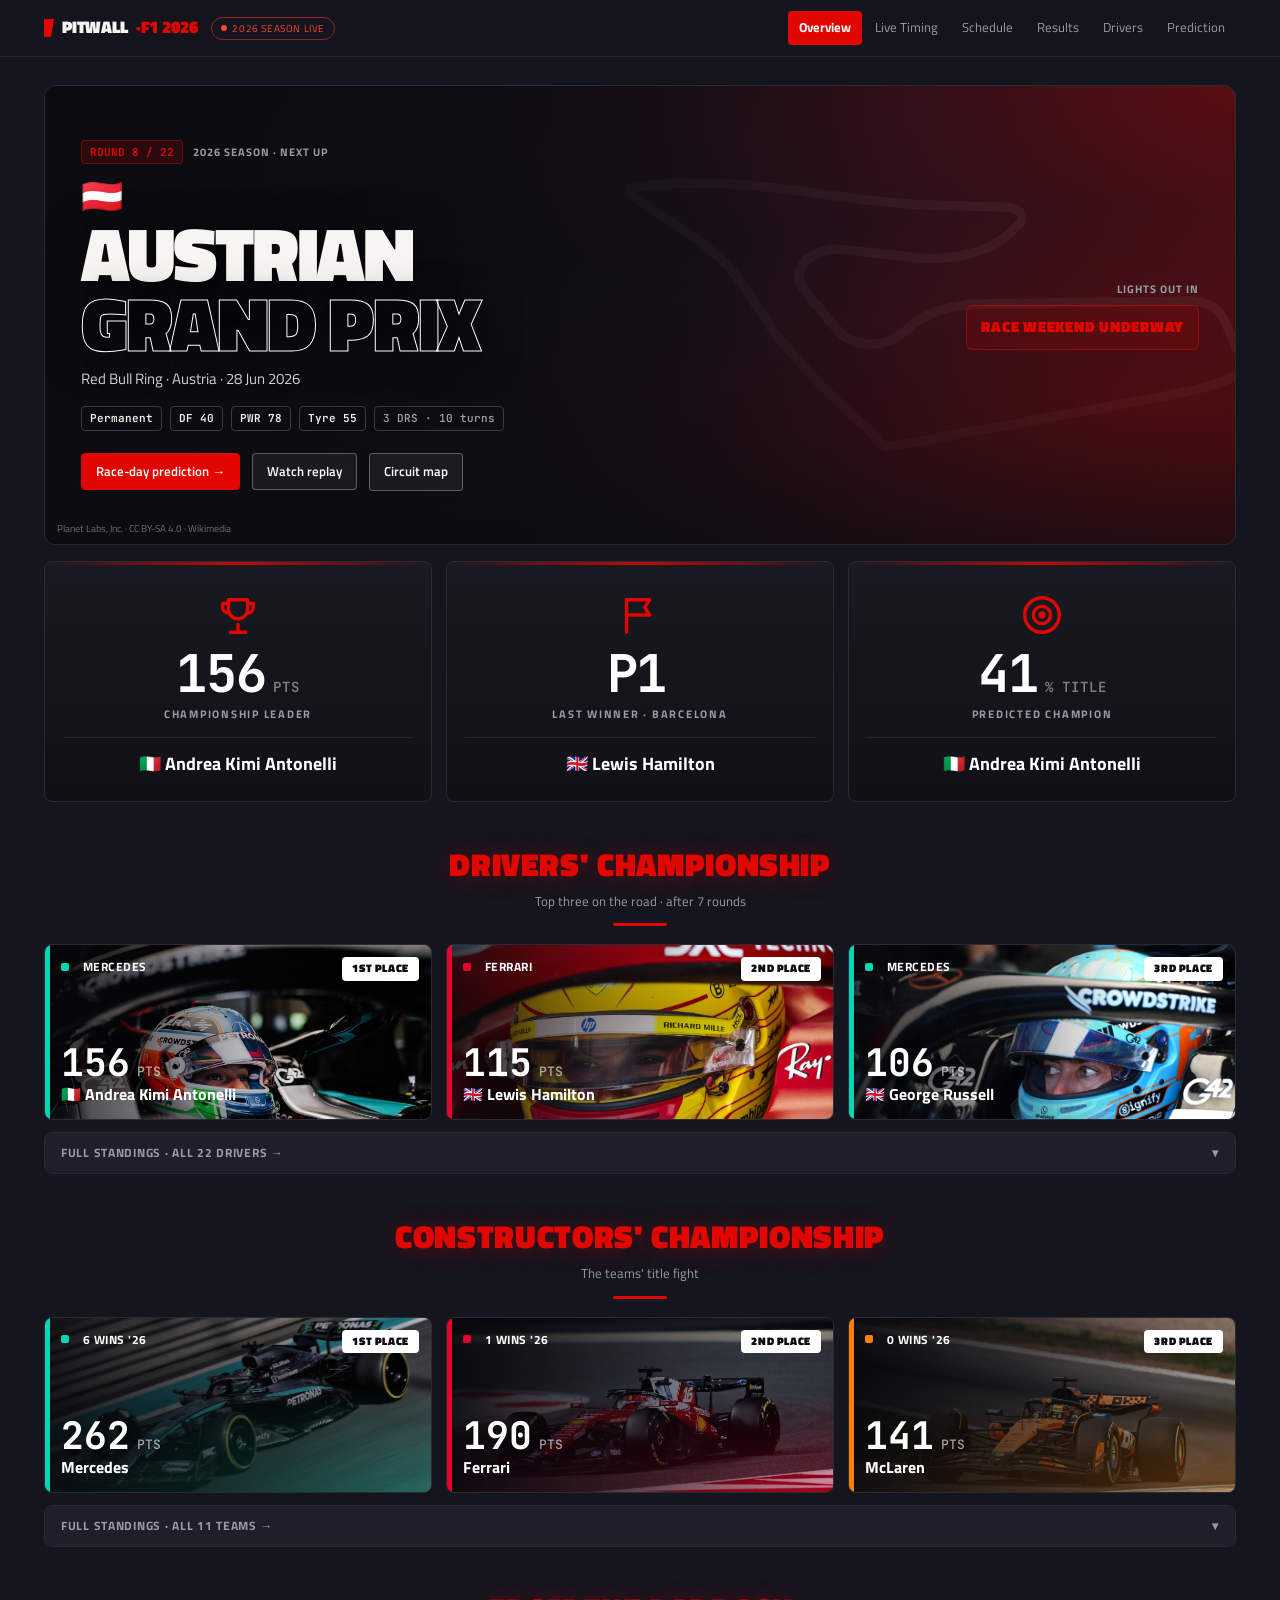
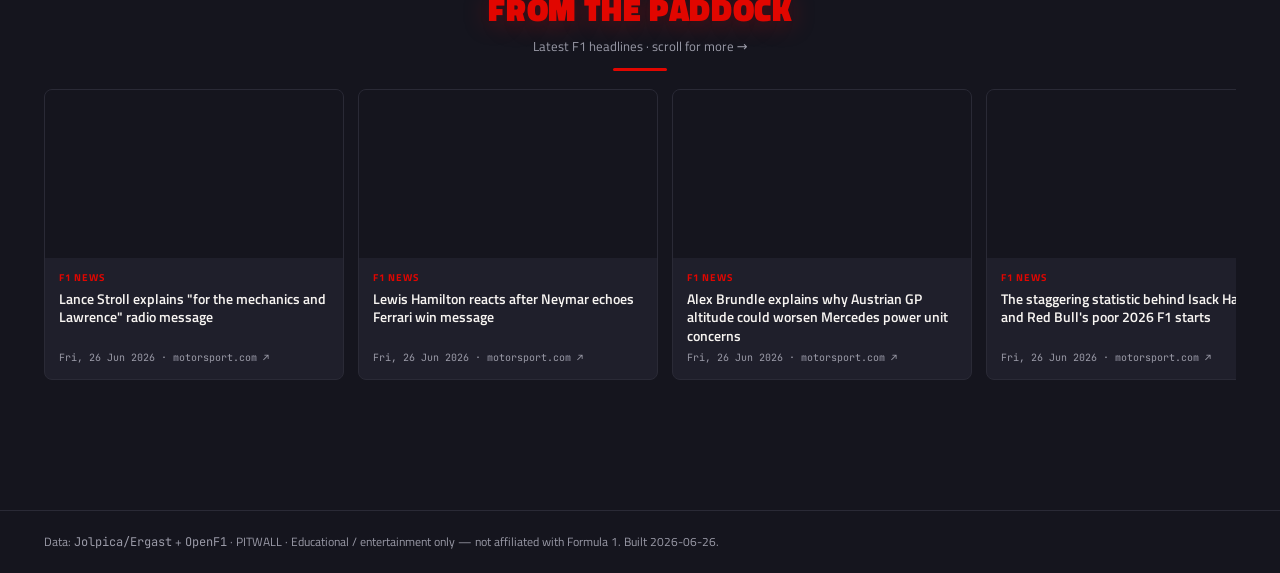
==== commit 8ae1c419: "News: harden daily refresh — carry forward previous headlines if the RSS fetch fails (never blank th" ====
--- a/site/dashboard.html
+++ b/site/dashboard.html
@@ -90,13 +90,13 @@
           <div class="fin-name">🇬🇧 George Russell</div>
         </div></div>
     <details class="standings-more"><summary>Full standings · all 22 drivers →</summary>
-      
+      <div class="std-scroll">
       <table class="std-table">
         <thead><tr><th>Pos</th><th class="st-mv" title="Change vs last race">+/–</th>
           <th>Driver</th><th class="st-cty">Country</th><th>Team</th>
           <th class="num">Podiums</th><th class="num">Wins</th><th class="num">Points</th></tr></thead>
         <tbody><tr><td class="st-pos">1</td><td class="st-mv flat" title="No change">–</td><td class="st-drv"><span class="teamdot" style="--c:#00D7B6"></span><b>Andrea Kimi Antonelli</b></td><td class="st-cty">🇮🇹 Italian</td><td class="st-team">Mercedes</td><td class="num">6</td><td class="num">5</td><td class="num pts">156</td></tr><tr><td class="st-pos">2</td><td class="st-mv flat" title="No change">–</td><td class="st-drv"><span class="teamdot" style="--c:#E8002D"></span><b>Lewis Hamilton</b></td><td class="st-cty">🇬🇧 British</td><td class="st-team">Ferrari</td><td class="num">4</td><td class="num">1</td><td class="num pts">115</td></tr><tr><td class="st-pos">3</td><td class="st-mv flat" title="No change">–</td><td class="st-drv"><span class="teamdot" style="--c:#00D7B6"></span><b>George Russell</b></td><td class="st-cty">🇬🇧 British</td><td class="st-team">Mercedes</td><td class="num">3</td><td class="num">1</td><td class="num pts">106</td></tr><tr><td class="st-pos">4</td><td class="st-mv flat" title="No change">–</td><td class="st-drv"><span class="teamdot" style="--c:#E8002D"></span><b>Charles Leclerc</b></td><td class="st-cty">🇲🇨 Monegasque</td><td class="st-team">Ferrari</td><td class="num">2</td><td class="num">0</td><td class="num pts">75</td></tr><tr><td class="st-pos">5</td><td class="st-mv up" title="Up 1 from last race">▲1</td><td class="st-drv"><span class="teamdot" style="--c:#FF8000"></span><b>Lando Norris</b></td><td class="st-cty">🇬🇧 British</td><td class="st-team">McLaren</td><td class="num">2</td><td class="num">0</td><td class="num pts">73</td></tr><tr><td class="st-pos">6</td><td class="st-mv down" title="Down 1 from last race">▼1</td><td class="st-drv"><span class="teamdot" style="--c:#FF8000"></span><b>Oscar Piastri</b></td><td class="st-cty">🇦🇺 Australian</td><td class="st-team">McLaren</td><td class="num">2</td><td class="num">0</td><td class="num pts">68</td></tr><tr><td class="st-pos">7</td><td class="st-mv flat" title="No change">–</td><td class="st-drv"><span class="teamdot" style="--c:#3671C6"></span><b>Max Verstappen</b></td><td class="st-cty">🇳🇱 Dutch</td><td class="st-team">Red Bull</td><td class="num">1</td><td class="num">0</td><td class="num pts">55</td></tr><tr><td class="st-pos">8</td><td class="st-mv flat" title="No change">–</td><td class="st-drv"><span class="teamdot" style="--c:#0093CC"></span><b>Pierre Gasly</b></td><td class="st-cty">🇫🇷 French</td><td class="st-team">Alpine</td><td class="num">1</td><td class="num">0</td><td class="num pts">41</td></tr><tr><td class="st-pos">9</td><td class="st-mv flat" title="No change">–</td><td class="st-drv"><span class="teamdot" style="--c:#3671C6"></span><b>Isack Hadjar</b></td><td class="st-cty">🇫🇷 French</td><td class="st-team">Red Bull</td><td class="num">0</td><td class="num">0</td><td class="num pts">34</td></tr><tr><td class="st-pos">10</td><td class="st-mv flat" title="No change">–</td><td class="st-drv"><span class="teamdot" style="--c:#6692FF"></span><b>Liam Lawson</b></td><td class="st-cty">🇳🇿 New Zealander</td><td class="st-team">RB</td><td class="num">0</td><td class="num">0</td><td class="num pts">28</td></tr><tr><td class="st-pos">11</td><td class="st-mv flat" title="No change">–</td><td class="st-drv"><span class="teamdot" style="--c:#B6BABD"></span><b>Oliver Bearman</b></td><td class="st-cty">🇬🇧 British</td><td class="st-team">Haas</td><td class="num">0</td><td class="num">0</td><td class="num pts">18</td></tr><tr><td class="st-pos">12</td><td class="st-mv flat" title="No change">–</td><td class="st-drv"><span class="teamdot" style="--c:#0093CC"></span><b>Franco Colapinto</b></td><td class="st-cty">🇦🇷 Argentine</td><td class="st-team">Alpine</td><td class="num">0</td><td class="num">0</td><td class="num pts">16</td></tr><tr><td class="st-pos">13</td><td class="st-mv flat" title="No change">–</td><td class="st-drv"><span class="teamdot" style="--c:#6692FF"></span><b>Arvid Lindblad</b></td><td class="st-cty">🇬🇧 British</td><td class="st-team">RB</td><td class="num">0</td><td class="num">0</td><td class="num pts">13</td></tr><tr><td class="st-pos">14</td><td class="st-mv flat" title="No change">–</td><td class="st-drv"><span class="teamdot" style="--c:#64C4FF"></span><b>Carlos Sainz</b></td><td class="st-cty">🇪🇸 Spanish</td><td class="st-team">Williams</td><td class="num">0</td><td class="num">0</td><td class="num pts">6</td></tr><tr><td class="st-pos">15</td><td class="st-mv flat" title="No change">–</td><td class="st-drv"><span class="teamdot" style="--c:#64C4FF"></span><b>Alexander Albon</b></td><td class="st-cty">🇹🇭 Thai</td><td class="st-team">Williams</td><td class="num">0</td><td class="num">0</td><td class="num pts">5</td></tr><tr><td class="st-pos">16</td><td class="st-mv flat" title="No change">–</td><td class="st-drv"><span class="teamdot" style="--c:#B6BABD"></span><b>Esteban Ocon</b></td><td class="st-cty">🇫🇷 French</td><td class="st-team">Haas</td><td class="num">0</td><td class="num">0</td><td class="num pts">3</td></tr><tr><td class="st-pos">17</td><td class="st-mv flat" title="No change">–</td><td class="st-drv"><span class="teamdot" style="--c:#00C752"></span><b>Gabriel Bortoleto</b></td><td class="st-cty">🇧🇷 Brazilian</td><td class="st-team">Audi</td><td class="num">0</td><td class="num">0</td><td class="num pts">2</td></tr><tr><td class="st-pos">18</td><td class="st-mv flat" title="No change">–</td><td class="st-drv"><span class="teamdot" style="--c:#229971"></span><b>Fernando Alonso</b></td><td class="st-cty">🇪🇸 Spanish</td><td class="st-team">Aston Martin</td><td class="num">0</td><td class="num">0</td><td class="num pts">1</td></tr><tr><td class="st-pos">19</td><td class="st-mv flat" title="No change">–</td><td class="st-drv"><span class="teamdot" style="--c:#00C752"></span><b>Nico Hülkenberg</b></td><td class="st-cty">🇩🇪 German</td><td class="st-team">Audi</td><td class="num">0</td><td class="num">0</td><td class="num pts">0</td></tr><tr><td class="st-pos">20</td><td class="st-mv flat" title="No change">–</td><td class="st-drv"><span class="teamdot" style="--c:#C8A24A"></span><b>Valtteri Bottas</b></td><td class="st-cty">🇫🇮 Finnish</td><td class="st-team">Cadillac</td><td class="num">0</td><td class="num">0</td><td class="num pts">0</td></tr><tr><td class="st-pos">21</td><td class="st-mv flat" title="No change">–</td><td class="st-drv"><span class="teamdot" style="--c:#C8A24A"></span><b>Sergio Pérez</b></td><td class="st-cty">🇲🇽 Mexican</td><td class="st-team">Cadillac</td><td class="num">0</td><td class="num">0</td><td class="num pts">0</td></tr><tr><td class="st-pos">22</td><td class="st-mv flat" title="No change">–</td><td class="st-drv"><span class="teamdot" style="--c:#229971"></span><b>Lance Stroll</b></td><td class="st-cty">🇨🇦 Canadian</td><td class="st-team">Aston Martin</td><td class="num">0</td><td class="num">0</td><td class="num pts">0</td></tr></tbody>
-      </table></details>
+      </table></div></details>
     <div class="sec-head"><h2>Constructors' Championship</h2>
       <div class="sec-sub">The teams' title fight</div></div>
     <div class="fin-grid">
@@ -121,13 +121,13 @@
           <div class="fin-pts">141<span>PTS</span></div>
           <div class="fin-name">McLaren</div>
         </div></div>
-    <details class="standings-more"><summary>Full standings · all 11 teams →</summary>
+    <details class="standings-more"><summary>Full standings · all 11 teams →</summary><div class="std-scroll">
       <table class="std-table cons">
         <thead><tr><th>Pos</th><th class="st-mv" title="Change vs last race">+/–</th>
           <th>Team</th><th class="st-cty">Country</th>
           <th class="num">Podiums</th><th class="num">Wins</th><th class="num">Points</th></tr></thead>
         <tbody><tr><td class="st-pos">1</td><td class="st-mv flat" title="No change">–</td><td class="st-drv"><span class="teamdot" style="--c:#00D7B6"></span><b>Mercedes</b></td><td class="st-cty">🇩🇪 German</td><td class="num">9</td><td class="num">6</td><td class="num pts">262</td></tr><tr><td class="st-pos">2</td><td class="st-mv flat" title="No change">–</td><td class="st-drv"><span class="teamdot" style="--c:#E8002D"></span><b>Ferrari</b></td><td class="st-cty">🇮🇹 Italian</td><td class="num">6</td><td class="num">1</td><td class="num pts">190</td></tr><tr><td class="st-pos">3</td><td class="st-mv flat" title="No change">–</td><td class="st-drv"><span class="teamdot" style="--c:#FF8000"></span><b>McLaren</b></td><td class="st-cty">🇬🇧 British</td><td class="num">4</td><td class="num">0</td><td class="num pts">141</td></tr><tr><td class="st-pos">4</td><td class="st-mv flat" title="No change">–</td><td class="st-drv"><span class="teamdot" style="--c:#3671C6"></span><b>Red Bull</b></td><td class="st-cty">🇦🇹 Austrian</td><td class="num">1</td><td class="num">0</td><td class="num pts">89</td></tr><tr><td class="st-pos">5</td><td class="st-mv flat" title="No change">–</td><td class="st-drv"><span class="teamdot" style="--c:#0093CC"></span><b>Alpine</b></td><td class="st-cty">🇫🇷 French</td><td class="num">1</td><td class="num">0</td><td class="num pts">57</td></tr><tr><td class="st-pos">6</td><td class="st-mv flat" title="No change">–</td><td class="st-drv"><span class="teamdot" style="--c:#6692FF"></span><b>RB</b></td><td class="st-cty">🇮🇹 Italian</td><td class="num">0</td><td class="num">0</td><td class="num pts">41</td></tr><tr><td class="st-pos">7</td><td class="st-mv flat" title="No change">–</td><td class="st-drv"><span class="teamdot" style="--c:#B6BABD"></span><b>Haas</b></td><td class="st-cty">🇺🇸 American</td><td class="num">0</td><td class="num">0</td><td class="num pts">21</td></tr><tr><td class="st-pos">8</td><td class="st-mv flat" title="No change">–</td><td class="st-drv"><span class="teamdot" style="--c:#64C4FF"></span><b>Williams</b></td><td class="st-cty">🇬🇧 British</td><td class="num">0</td><td class="num">0</td><td class="num pts">11</td></tr><tr><td class="st-pos">9</td><td class="st-mv flat" title="No change">–</td><td class="st-drv"><span class="teamdot" style="--c:#00C752"></span><b>Audi</b></td><td class="st-cty">🇩🇪 German</td><td class="num">0</td><td class="num">0</td><td class="num pts">2</td></tr><tr><td class="st-pos">10</td><td class="st-mv flat" title="No change">–</td><td class="st-drv"><span class="teamdot" style="--c:#229971"></span><b>Aston Martin</b></td><td class="st-cty">🇬🇧 British</td><td class="num">0</td><td class="num">0</td><td class="num pts">1</td></tr><tr><td class="st-pos">11</td><td class="st-mv flat" title="No change">–</td><td class="st-drv"><span class="teamdot" style="--c:#C8A24A"></span><b>Cadillac</b></td><td class="st-cty">🇺🇸 American</td><td class="num">0</td><td class="num">0</td><td class="num pts">0</td></tr></tbody>
-      </table></details><div class="sec-head"><h2>From the Paddock</h2><div class="sec-sub">Latest F1 headlines · scroll for more →</div></div><div class="news-feed"><a class="nf-card" href="https://www.motorsport.com/f1/news/stats-as-lewis-hamilton-scores-his-first-ferrari-f1-win-who-took-even-longer/10831773/?utm_source=RSS&amp;utm_medium=referral&amp;utm_campaign=RSS-F1&amp;utm_term=News&amp;utm_content=www" target="_blank" rel="noopener noreferrer"><div class="nf-img" style="background-image:url('https://cdn-9.motorsport.com/images/amp/2y7ANqo6/s6/lewis-hamilton-ferrari.jpg')"></div><div class="nf-body"><span class="nf-cat">F1 News</span><div class="nf-title">As Lewis Hamilton finally scores his first Ferrari F1 win, who took even longer?</div><div class="nf-date">Sat, 20 Jun 2026 · motorsport.com ↗</div></div></a><a class="nf-card" href="https://www.motorsport.com/f1/news/lewis-hamilton-makes-milan-fashion-week-appearance-after-ferrari-f1-win/10831845/?utm_source=RSS&amp;utm_medium=referral&amp;utm_campaign=RSS-F1&amp;utm_term=News&amp;utm_content=www" target="_blank" rel="noopener noreferrer"><div class="nf-img" style="background-image:url('https://cdn-2.motorsport.com/images/amp/2dE78LZY/s6/lewis-hamilton-ferrari.jpg')"></div><div class="nf-body"><span class="nf-cat">F1 News</span><div class="nf-title">Lewis Hamilton makes Milan Fashion Week appearance after Ferrari F1 win</div><div class="nf-date">Sat, 20 Jun 2026 · motorsport.com ↗</div></div></a><a class="nf-card" href="https://www.motorsport.com/f1/news/oliver-bearman-admits-wrong-mindset-was-behind-difficult-start-to-f1-rookie-season/10831618/?utm_source=RSS&amp;utm_medium=referral&amp;utm_campaign=RSS-F1&amp;utm_term=News&amp;utm_content=www" target="_blank" rel="noopener noreferrer"><div class="nf-img" style="background-image:url('https://cdn-8.motorsport.com/images/amp/2y7A8WK6/s6/oliver-bearman-haas-f1-team.jpg')"></div><div class="nf-body"><span class="nf-cat">F1 News</span><div class="nf-title">Oliver Bearman admits &quot;wrong mindset&quot; was behind difficult start to F1 rookie season</div><div class="nf-date">Sat, 20 Jun 2026 · motorsport.com ↗</div></div></a><a class="nf-card" href="https://www.motorsport.com/f1/news/pierre-gasly-monaco-gp-podium-decision-draws-fierce-guenther-steiner-criticism/10831557/?utm_source=RSS&amp;utm_medium=referral&amp;utm_campaign=RSS-F1&amp;utm_term=News&amp;utm_content=www" target="_blank" rel="noopener noreferrer"><div class="nf-img" style="background-image:url('https://cdn-3.motorsport.com/images/amp/YvKQRg16/s6/guenther-steiner.jpg')"></div><div class="nf-body"><span class="nf-cat">F1 News</span><div class="nf-title">Pierre Gasly Monaco GP podium decision draws fierce Guenther Steiner criticism</div><div class="nf-date">Sat, 20 Jun 2026 · motorsport.com ↗</div></div></a><a class="nf-card" href="https://www.motorsport.com/f1/news/james-vowles-drivers-would-tell-me-if-they-were-considering-other-f1-options/10831597/?utm_source=RSS&amp;utm_medium=referral&amp;utm_campaign=RSS-F1&amp;utm_term=News&amp;utm_content=www" target="_blank" rel="noopener noreferrer"><div class="nf-img" style="background-image:url('https://cdn-7.motorsport.com/images/amp/2y7Ay5X6/s6/carlos-sainz-williams-james-vo.jpg')"></div><div class="nf-body"><span class="nf-cat">F1 News</span><div class="nf-title">James Vowles: Drivers would tell me if they were considering other F1 options</div><div class="nf-date">Sat, 20 Jun 2026 · motorsport.com ↗</div></div></a><a class="nf-card" href="https://www.motorsport.com/f1/news/lewis-hamilton-ferrari-win-draws-michael-schumacher-comparison-after-barcelona-f1-victory/10831532/?utm_source=RSS&amp;utm_medium=referral&amp;utm_campaign=RSS-F1&amp;utm_term=News&amp;utm_content=www" target="_blank" rel="noopener noreferrer"><div class="nf-img" style="background-image:url('https://cdn-7.motorsport.com/images/amp/YpbP14W0/s6/lewis-hamilton-ferrari.jpg')"></div><div class="nf-body"><span class="nf-cat">F1 News</span><div class="nf-title">Lewis Hamilton Ferrari win draws Michael Schumacher comparison after Barcelona F1 victory</div><div class="nf-date">Fri, 19 Jun 2026 · motorsport.com ↗</div></div></a><a class="nf-card" href="https://www.motorsport.com/f1/news/claire-williams-george-russell-deserves-f1-title-but-bad-luck-may-stick/10831645/?utm_source=RSS&amp;utm_medium=referral&amp;utm_campaign=RSS-F1&amp;utm_term=News&amp;utm_content=www" target="_blank" rel="noopener noreferrer"><div class="nf-img" style="background-image:url('https://cdn-1.motorsport.com/images/amp/6x7ZnVJY/s6/george-russell-mercedes.jpg')"></div><div class="nf-body"><span class="nf-cat">F1 News</span><div class="nf-title">Claire Williams: George Russell deserves F1 title but bad luck may stick</div><div class="nf-date">Fri, 19 Jun 2026 · motorsport.com ↗</div></div></a><a class="nf-card" href="https://www.motorsport.com/f1/news/ollie-bearman-credits-ferrari-relocation-for-rapid-f1-maturity/10831611/?utm_source=RSS&amp;utm_medium=referral&amp;utm_campaign=RSS-F1&amp;utm_term=News&amp;utm_content=www" target="_blank" rel="noopener noreferrer"><div class="nf-img" style="background-image:url('https://cdn-9.motorsport.com/images/amp/24QeK1eY/s6/oliver-bearman-haas-f1-team.jpg')"></div><div class="nf-body"><span class="nf-cat">F1 News</span><div class="nf-title">Oliver Bearman credits Ferrari relocation for rapid F1 maturity</div><div class="nf-date">Fri, 19 Jun 2026 · motorsport.com ↗</div></div></a><a class="nf-card" href="https://www.motorsport.com/f1/news/guenther-steiner-delivers-brutal-aston-martin-verdict-not-f1-standards-anymore/10831546/?utm_source=RSS&amp;utm_medium=referral&amp;utm_campaign=RSS-F1&amp;utm_term=News&amp;utm_content=www" target="_blank" rel="noopener noreferrer"><div class="nf-img" style="background-image:url('https://cdn-6.motorsport.com/images/amp/0R7wPNM2/s6/fernando-alonso-aston-martin-r.jpg')"></div><div class="nf-body"><span class="nf-cat">F1 News</span><div class="nf-title">Guenther Steiner delivers brutal Aston Martin verdict: &quot;Not F1 standards anymore&quot;</div><div class="nf-date">Fri, 19 Jun 2026 · motorsport.com ↗</div></div></a><a class="nf-card" href="https://www.motorsport.com/wec/news/jack-doohan-no-longer-cares-what-other-people-think-after-f1-hardship/10831192/?utm_source=RSS&amp;utm_medium=referral&amp;utm_campaign=RSS-F1&amp;utm_term=News&amp;utm_content=www" target="_blank" rel="noopener noreferrer"><div class="nf-img" style="background-image:url('https://cdn-7.motorsport.com/images/amp/24QeAGdY/s6/jack-doohan-haas-f1-team.jpg')"></div><div class="nf-body"><span class="nf-cat">F1 News</span><div class="nf-title">Jack Doohan no longer cares what other people think after F1 hardship</div><div class="nf-date">Fri, 19 Jun 2026 · motorsport.com ↗</div></div></a></div>
+      </table></div></details><div class="sec-head"><h2>From the Paddock</h2><div class="sec-sub">Latest F1 headlines · scroll for more →</div></div><div class="news-feed"><a class="nf-card" href="https://www.motorsport.com/f1/news/lance-stroll-explains-for-the-mechanics-and-lawrence-radio-message/10833496/?utm_source=RSS&amp;utm_medium=referral&amp;utm_campaign=RSS-F1&amp;utm_term=News&amp;utm_content=www" target="_blank" rel="noopener noreferrer"><div class="nf-img" style="background-image:url('https://cdn-6.motorsport.com/images/amp/6Al7KQNY/s6/lance-stroll-aston-martin-raci.jpg')"></div><div class="nf-body"><span class="nf-cat">F1 News</span><div class="nf-title">Lance Stroll explains &quot;for the mechanics and Lawrence&quot; radio message</div><div class="nf-date">Fri, 26 Jun 2026 · motorsport.com ↗</div></div></a><a class="nf-card" href="https://www.motorsport.com/f1/news/lewis-hamilton-reacts-after-neymar-echoes-ferrari-win-message/10833541/?utm_source=RSS&amp;utm_medium=referral&amp;utm_campaign=RSS-F1&amp;utm_term=News&amp;utm_content=www" target="_blank" rel="noopener noreferrer"><div class="nf-img" style="background-image:url('https://cdn-9.motorsport.com/images/amp/6zoJeoP0/s6/lewis-hamilton-ferrari.jpg')"></div><div class="nf-body"><span class="nf-cat">F1 News</span><div class="nf-title">Lewis Hamilton reacts after Neymar echoes Ferrari win message</div><div class="nf-date">Fri, 26 Jun 2026 · motorsport.com ↗</div></div></a><a class="nf-card" href="https://www.motorsport.com/f1/news/alex-brundle-explains-why-austria-gp-altitude-could-worsen-mercedes-power-unit-concerns/10833521/?utm_source=RSS&amp;utm_medium=referral&amp;utm_campaign=RSS-F1&amp;utm_term=News&amp;utm_content=www" target="_blank" rel="noopener noreferrer"><div class="nf-img" style="background-image:url('https://cdn-5.motorsport.com/images/amp/6O79dlX6/s6/andrea-kimi-antonelli-mercedes.jpg')"></div><div class="nf-body"><span class="nf-cat">F1 News</span><div class="nf-title">Alex Brundle explains why Austrian GP altitude could worsen Mercedes power unit concerns</div><div class="nf-date">Fri, 26 Jun 2026 · motorsport.com ↗</div></div></a><a class="nf-card" href="https://www.motorsport.com/f1/news/the-staggering-statistic-behind-isack-hadjars-and-red-bulls-poor-f1-2026-starts/10833419/?utm_source=RSS&amp;utm_medium=referral&amp;utm_campaign=RSS-F1&amp;utm_term=News&amp;utm_content=www" target="_blank" rel="noopener noreferrer"><div class="nf-img" style="background-image:url('https://cdn-9.motorsport.com/images/amp/27NQAb30/s6/isack-hadjar-red-bull-racing.jpg')"></div><div class="nf-body"><span class="nf-cat">F1 News</span><div class="nf-title">The staggering statistic behind Isack Hadjar&#x27;s and Red Bull&#x27;s poor 2026 F1 starts</div><div class="nf-date">Fri, 26 Jun 2026 · motorsport.com ↗</div></div></a><a class="nf-card" href="https://www.motorsport.com/f1/news/f1-austrian-gp-fp1-report/10833508/?utm_source=RSS&amp;utm_medium=referral&amp;utm_campaign=RSS-F1&amp;utm_term=News&amp;utm_content=www" target="_blank" rel="noopener noreferrer"><div class="nf-img" style="background-image:url('https://cdn-6.motorsport.com/images/amp/6O79dlX6/s6/andrea-kimi-antonelli-mercedes-2.jpg')"></div><div class="nf-body"><span class="nf-cat">F1 News</span><div class="nf-title">F1 Austrian GP: Kimi Antonelli leads Mercedes 1-2 as Lando Norris faces reliability woes in FP1</div><div class="nf-date">Fri, 26 Jun 2026 · motorsport.com ↗</div></div></a><a class="nf-card" href="https://www.motorsport.com/f1/news/juan-pablo-montoya-warns-of-team-mate-clashes-at-f1-austrian-gp/10833499/?utm_source=RSS&amp;utm_medium=referral&amp;utm_campaign=RSS-F1&amp;utm_term=News&amp;utm_content=www" target="_blank" rel="noopener noreferrer"><div class="nf-img" style="background-image:url('https://cdn-5.motorsport.com/images/amp/YBVokDzY/s6/juan-pablo-montoya.jpg')"></div><div class="nf-body"><span class="nf-cat">F1 News</span><div class="nf-title">Juan Pablo Montoya warns of team-mate clashes at F1 Austrian GP</div><div class="nf-date">Fri, 26 Jun 2026 · motorsport.com ↗</div></div></a><a class="nf-card" href="https://www.motorsport.com/f1/news/lando-norris-shares-behind-the-scenes-look-at-making-of-his-madame-tussauds-wax-figure/10833469/?utm_source=RSS&amp;utm_medium=referral&amp;utm_campaign=RSS-F1&amp;utm_term=News&amp;utm_content=www" target="_blank" rel="noopener noreferrer"><div class="nf-img" style="background-image:url('https://cdn-1.motorsport.com/images/amp/Y9lLeKx2/s6/ln-mt-sbs-feb-26-074-1-1.jpg')"></div><div class="nf-body"><span class="nf-cat">F1 News</span><div class="nf-title">Lando Norris shares behind-the-scenes look at making of his Madame Tussauds wax figure</div><div class="nf-date">Fri, 26 Jun 2026 · motorsport.com ↗</div></div></a><a class="nf-card" href="https://www.motorsport.com/f1/news/red-bull-details-austrian-gp-updates-audi-cadillac-bring-improvements/10833448/?utm_source=RSS&amp;utm_medium=referral&amp;utm_campaign=RSS-F1&amp;utm_term=News&amp;utm_content=www" target="_blank" rel="noopener noreferrer"><div class="nf-img" style="background-image:url('https://cdn-9.motorsport.com/images/amp/6b8jkaL2/s6/max-verstappen-red-bull-racing.jpg')"></div><div class="nf-body"><span class="nf-cat">F1 News</span><div class="nf-title">Red Bull details Austrian GP updates; Audi, Cadillac bring improvements</div><div class="nf-date">Fri, 26 Jun 2026 · motorsport.com ↗</div></div></a><a class="nf-card" href="https://www.motorsport.com/f1/news/max-verstappen-eyes-spa-24-hours-outing-as-he-asks-organisers-to-avoid-f1-clash/10833437/?utm_source=RSS&amp;utm_medium=referral&amp;utm_campaign=RSS-F1&amp;utm_term=News&amp;utm_content=www" target="_blank" rel="noopener noreferrer"><div class="nf-img" style="background-image:url('https://cdn-5.motorsport.com/images/amp/Y9lL8rb2/s6/max-verstappen-red-bull-racing.jpg')"></div><div class="nf-body"><span class="nf-cat">F1 News</span><div class="nf-title">Max Verstappen eyes Spa 24 Hours outing as he asks organisers to avoid F1 clash</div><div class="nf-date">Fri, 26 Jun 2026 · motorsport.com ↗</div></div></a><a class="nf-card" href="https://www.motorsport.com/f1/news/max-verstappen-pays-heartfelt-tribute-to-fans-with-new-helmet-design/10833323/?utm_source=RSS&amp;utm_medium=referral&amp;utm_campaign=RSS-F1&amp;utm_term=News&amp;utm_content=www" target="_blank" rel="noopener noreferrer"><div class="nf-img" style="background-image:url('https://cdn-2.motorsport.com/images/amp/6zoJeye0/s6/max-verstappen-red-bull-racing.jpg')"></div><div class="nf-body"><span class="nf-cat">F1 News</span><div class="nf-title">Max Verstappen pays heartfelt tribute to fans with new helmet design</div><div class="nf-date">Fri, 26 Jun 2026 · motorsport.com ↗</div></div></a><a class="nf-card" href="https://www.motorsport.com/f1/news/mercedes-tipped-for-austrian-gp-comeback-despite-ferrari-threat/10833299/?utm_source=RSS&amp;utm_medium=referral&amp;utm_campaign=RSS-F1&amp;utm_term=News&amp;utm_content=www" target="_blank" rel="noopener noreferrer"><div class="nf-img" style="background-image:url('https://cdn-6.motorsport.com/images/amp/6zoJpka0/s6/andrea-kimi-antonelli-mercedes.jpg')"></div><div class="nf-body"><span class="nf-cat">F1 News</span><div class="nf-title">Mercedes tipped for Austrian GP comeback despite Ferrari threat</div><div class="nf-date">Fri, 26 Jun 2026 · motorsport.com ↗</div></div></a><a class="nf-card" href="https://www.motorsport.com/f1/news/esteban-ocon-doesnt-give-a-s-about-those-doubting-his-f1-future/10833408/?utm_source=RSS&amp;utm_medium=referral&amp;utm_campaign=RSS-F1&amp;utm_term=News&amp;utm_content=www" target="_blank" rel="noopener noreferrer"><div class="nf-img" style="background-image:url('https://cdn-3.motorsport.com/images/amp/6b8jk5w2/s6/esteban-ocon-haas-f1-team.jpg')"></div><div class="nf-body"><span class="nf-cat">F1 News</span><div class="nf-title">Esteban Ocon doesn&#x27;t &quot;give a s***&quot; about those doubting his F1 future</div><div class="nf-date">Fri, 26 Jun 2026 · motorsport.com ↗</div></div></a><a class="nf-card" href="https://www.motorsport.com/f1/news/how-the-best-since-charlie-whiting-fia-relationship-helped-drivers-win-the-penalty-points-fight/10833398/?utm_source=RSS&amp;utm_medium=referral&amp;utm_campaign=RSS-F1&amp;utm_term=News&amp;utm_content=www" target="_blank" rel="noopener noreferrer"><div class="nf-img" style="background-image:url('https://cdn-2.motorsport.com/images/amp/0mXRw1q6/s6/esteban-ocon-haas-f1-team-fran.jpg')"></div><div class="nf-body"><span class="nf-cat">F1 News</span><div class="nf-title">How the best FIA relations &#x27;since Charlie Whiting&#x27; helped drivers win the penalty points fight</div><div class="nf-date">Fri, 26 Jun 2026 · motorsport.com ↗</div></div></a><a class="nf-card" href="https://www.motorsport.com/f1/news/whats-vexing-fernando-alonso-about-rival-f1-teams-unlimited-upgrades/10833395/?utm_source=RSS&amp;utm_medium=referral&amp;utm_campaign=RSS-F1&amp;utm_term=News&amp;utm_content=www" target="_blank" rel="noopener noreferrer"><div class="nf-img" style="background-image:url('https://cdn-7.motorsport.com/images/amp/68VWNEQ2/s6/fernando-alonso-aston-martin-r.jpg')"></div><div class="nf-body"><span class="nf-cat">F1 News</span><div class="nf-title">What’s vexing Fernando Alonso about rival F1 teams’ “unlimited upgrades”</div><div class="nf-date">Fri, 26 Jun 2026 · motorsport.com ↗</div></div></a></div>
 </div></main>
 <footer><div class="wrap">
   Data: <span class="mono">Jolpica/Ergast</span> + <span class="mono">OpenF1</span> ·
--- a/site/assets/theme.css
+++ b/site/assets/theme.css
@@ -349,11 +349,12 @@
 .chart-grid{display:grid;grid-template-columns:1fr 1fr;gap:16px;margin-bottom:16px}
 @media(max-width:900px){.chart-grid{grid-template-columns:1fr}}
 .card-chart{border:1px solid var(--outline-2);border-radius:var(--r-lg);
-  background:linear-gradient(180deg,#14141b,#0e0e13);padding:16px 16px 12px;margin-bottom:16px}
+  background:linear-gradient(180deg,#14141b,#0e0e13);padding:16px 16px 12px;margin-bottom:16px;min-width:0}
 .ch-title{font-family:'Titillium Web';font-weight:700;font-size:13px;letter-spacing:.04em;
   text-transform:uppercase;color:var(--lime);text-align:center;margin-bottom:10px}
-.ch-host{overflow-x:auto}
+.ch-host{overflow-x:auto;min-width:0}      /* min-width:0 lets the flex/grid cell shrink so the chart scrolls instead of widening the page */
 .ch-svg{width:100%;height:auto;display:block;min-width:480px}
+@media(max-width:560px){.ch-svg{min-width:340px}}
 .ch-grid{stroke:rgba(255,255,255,.08);stroke-width:1}
 .ch-ylab,.ch-xlab{fill:#8a8a93;font-family:'JetBrains Mono';font-size:10px}
 .ch-axtitle{fill:#9a9aa3;font-family:'Titillium Web';font-size:11px;letter-spacing:.05em}
@@ -596,6 +597,28 @@
   background:#000}
 #replay{display:block;width:100%;height:78vh;min-height:560px;outline:none;cursor:crosshair}
 
+/* ── live-timing toolbar (race picker + LIVE toggle + status) ────────────── */
+.rt-bar{display:flex;align-items:center;gap:14px;flex-wrap:wrap;margin:4px 0 12px}
+.rt-field{display:flex;flex-direction:column;gap:4px;min-width:0}
+.rt-field>span{font-size:9.5px;letter-spacing:.16em;text-transform:uppercase;color:var(--muted);font-weight:700}
+.rt-select{appearance:none;background:linear-gradient(160deg,#191921,#101016) no-repeat;
+  border:1px solid var(--outline);border-radius:var(--r-md);color:#fff;
+  font-family:'Titillium Web';font-size:13.5px;font-weight:600;padding:9px 30px 9px 12px;
+  max-width:520px;cursor:pointer;background-image:linear-gradient(160deg,#191921,#101016),
+  url("data:image/svg+xml;utf8,<svg xmlns='http://www.w3.org/2000/svg' width='12' height='12' viewBox='0 0 24 24' fill='none' stroke='%23999' stroke-width='2.5'><path d='M6 9l6 6 6-6'/></svg>");
+  background-position:center,right 10px center;background-repeat:no-repeat}
+.rt-select:hover{border-color:var(--lime)}
+.rt-live{display:inline-flex;align-items:center;gap:7px;align-self:flex-end;
+  background:linear-gradient(160deg,#191921,#101016);border:1px solid var(--outline);
+  border-radius:var(--r-md);color:var(--on);font-family:'Titillium Web';font-weight:700;
+  font-size:12.5px;letter-spacing:.08em;padding:9px 14px;cursor:pointer;transition:border-color .14s,color .14s}
+.rt-live:hover{border-color:var(--lime);color:#fff}
+.rt-live .rt-dot{width:9px;height:9px;border-radius:50%;background:#6b6b73}
+.rt-live.on{border-color:var(--lime);color:#fff}
+.rt-live.on .rt-dot{background:var(--lime);box-shadow:0 0 0 0 rgba(225,6,0,.6);animation:rtpulse 1.4s infinite}
+@keyframes rtpulse{0%{box-shadow:0 0 0 0 rgba(225,6,0,.55)}70%{box-shadow:0 0 0 7px rgba(225,6,0,0)}100%{box-shadow:0 0 0 0 rgba(225,6,0,0)}}
+.rt-status{font-size:12px;color:var(--muted);align-self:flex-end;padding-bottom:2px}
+
 /* ── cockpit replay stage (live timing) ─────────────────────────────────── */
 .stage{position:relative;height:74vh;min-height:540px;border-radius:var(--r-lg);
   overflow:hidden;border:1px solid var(--outline-2);
@@ -824,3 +847,25 @@
   .g2,.g4,.g6{grid-template-columns:1fr} .wrap{padding:0 14px}
   .page-head h1{font-size:24px}
 }
+
+/* ── responsive polish: tables, replay, toolbar fit phones cleanly ────────── */
+.std-scroll{overflow-x:auto;-webkit-overflow-scrolling:touch}
+.std-scroll .std-table{min-width:520px}      /* scroll the wide standings table instead of clipping it */
+@media(max-width:620px){
+  /* the Results sticky header uses full-bleed negative margins — match the
+     narrower mobile .wrap padding so it doesn't push the page wider than the screen */
+  .res-freeze{margin-left:-14px;margin-right:-14px;padding-left:14px;padding-right:14px}
+}
+@media(max-width:880px){
+  #replay{height:70vh;min-height:460px}
+  .rt-bar{gap:10px}
+  .rt-field{flex:1 1 100%}
+  .rt-select{max-width:none;width:100%}
+  .rt-live{align-self:flex-start}
+  .rt-status{flex:1 1 100%;align-self:flex-start}
+}
+@media(max-width:560px){
+  #replay{height:64vh;min-height:420px}
+  .page-head{flex-direction:column;align-items:flex-start;gap:8px}
+  .sec-head h2{font-size:20px}
+}
